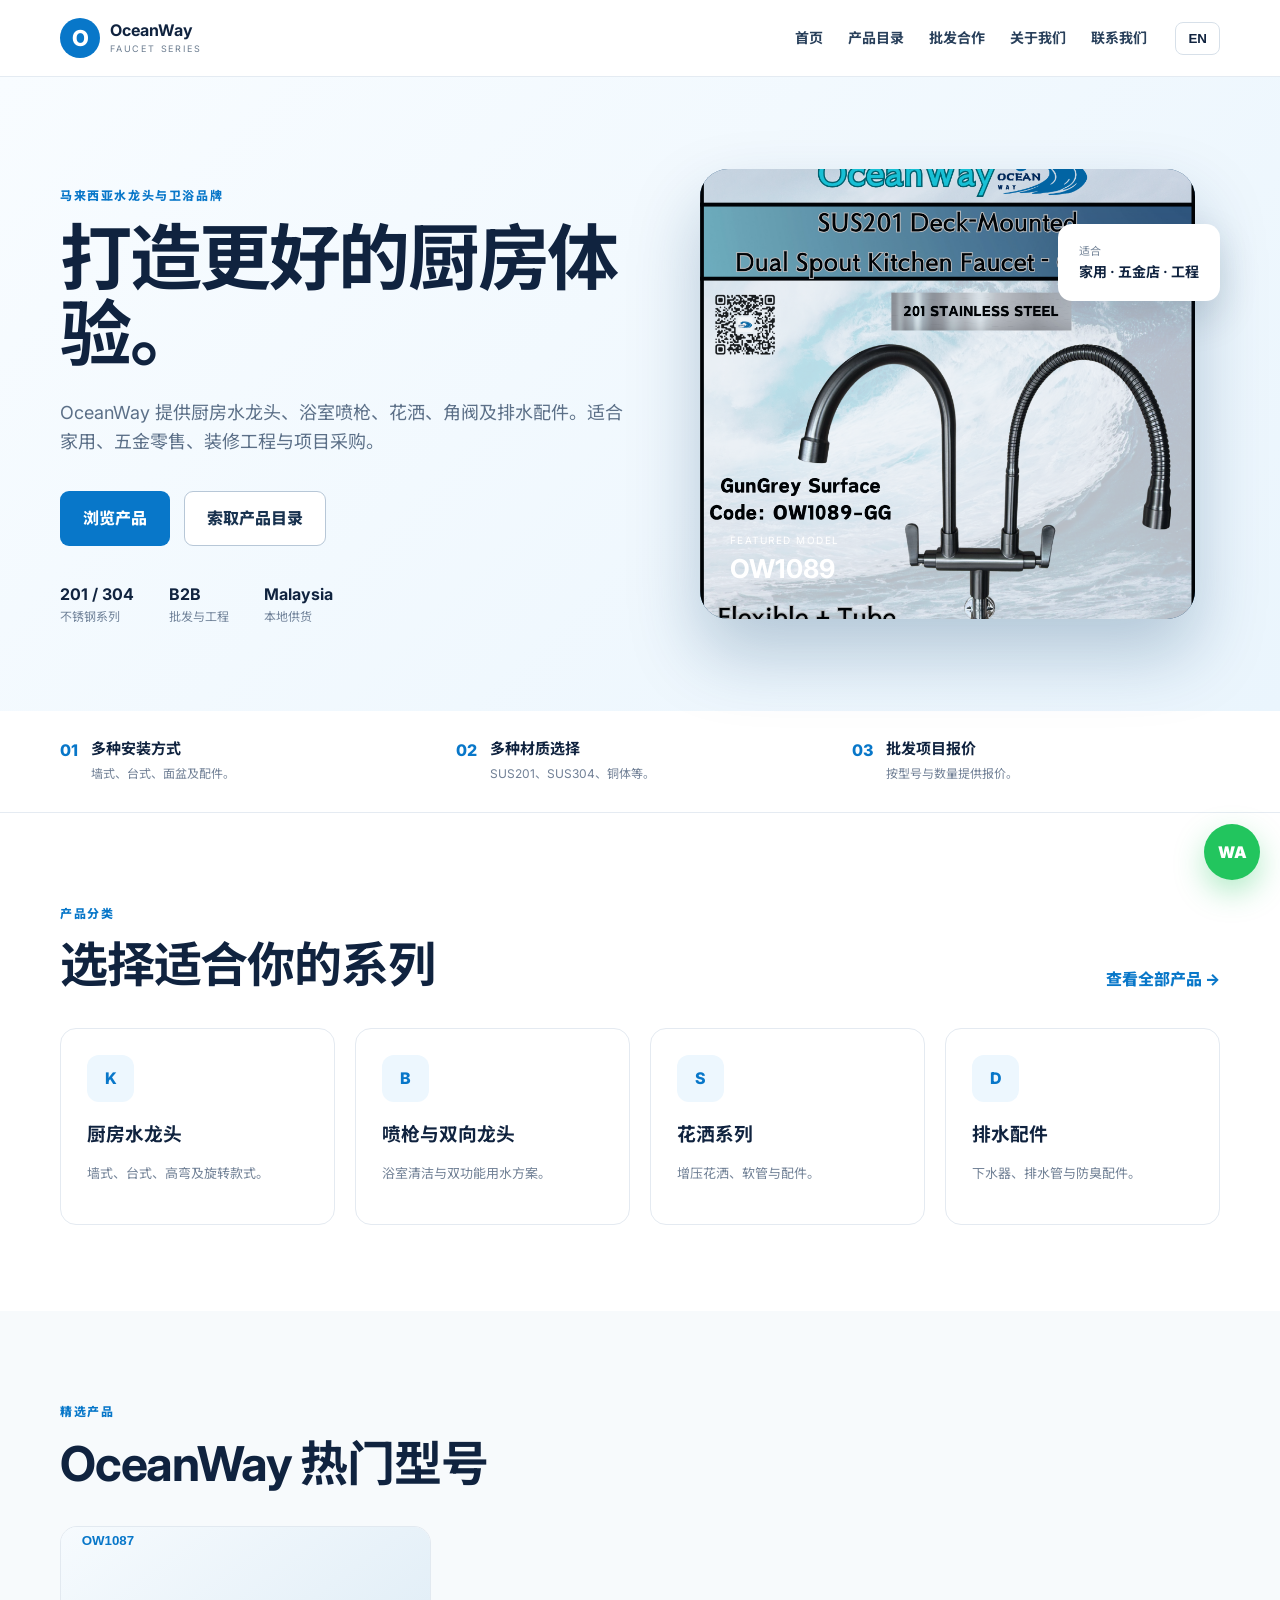
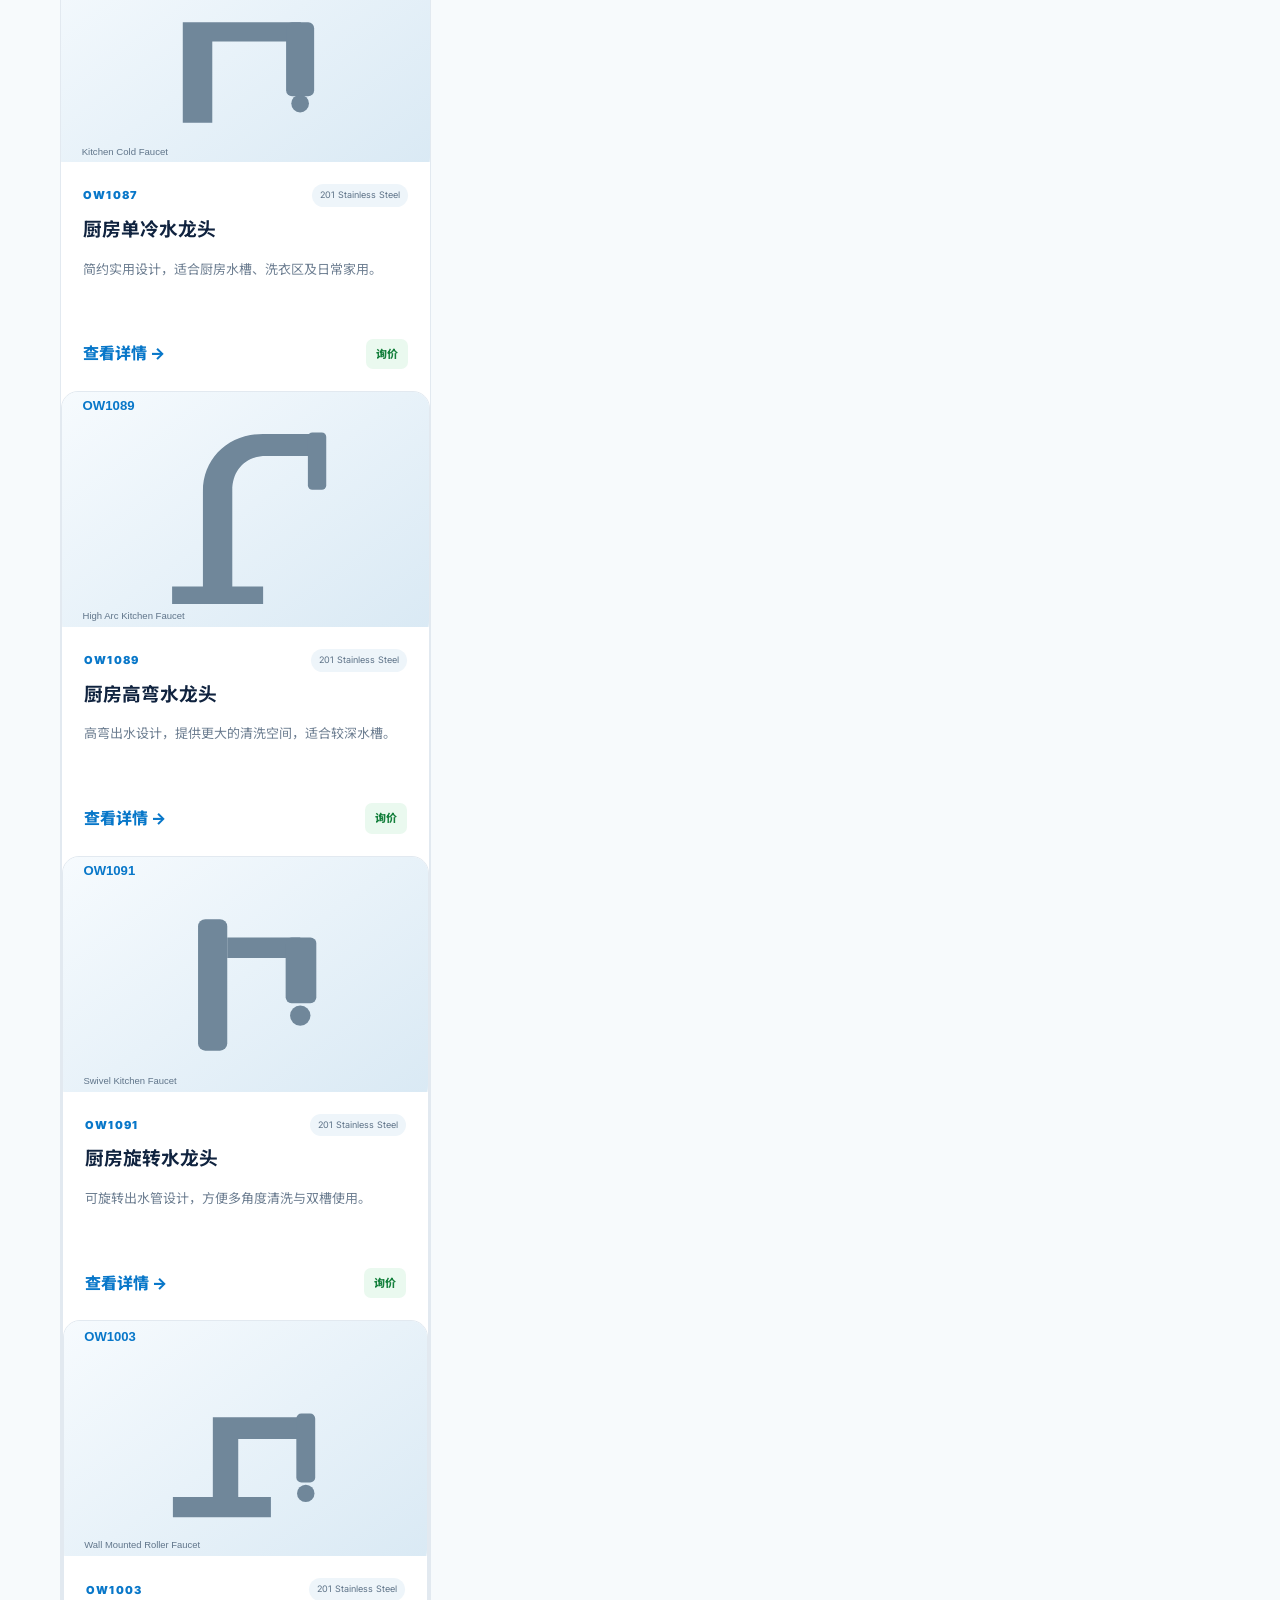
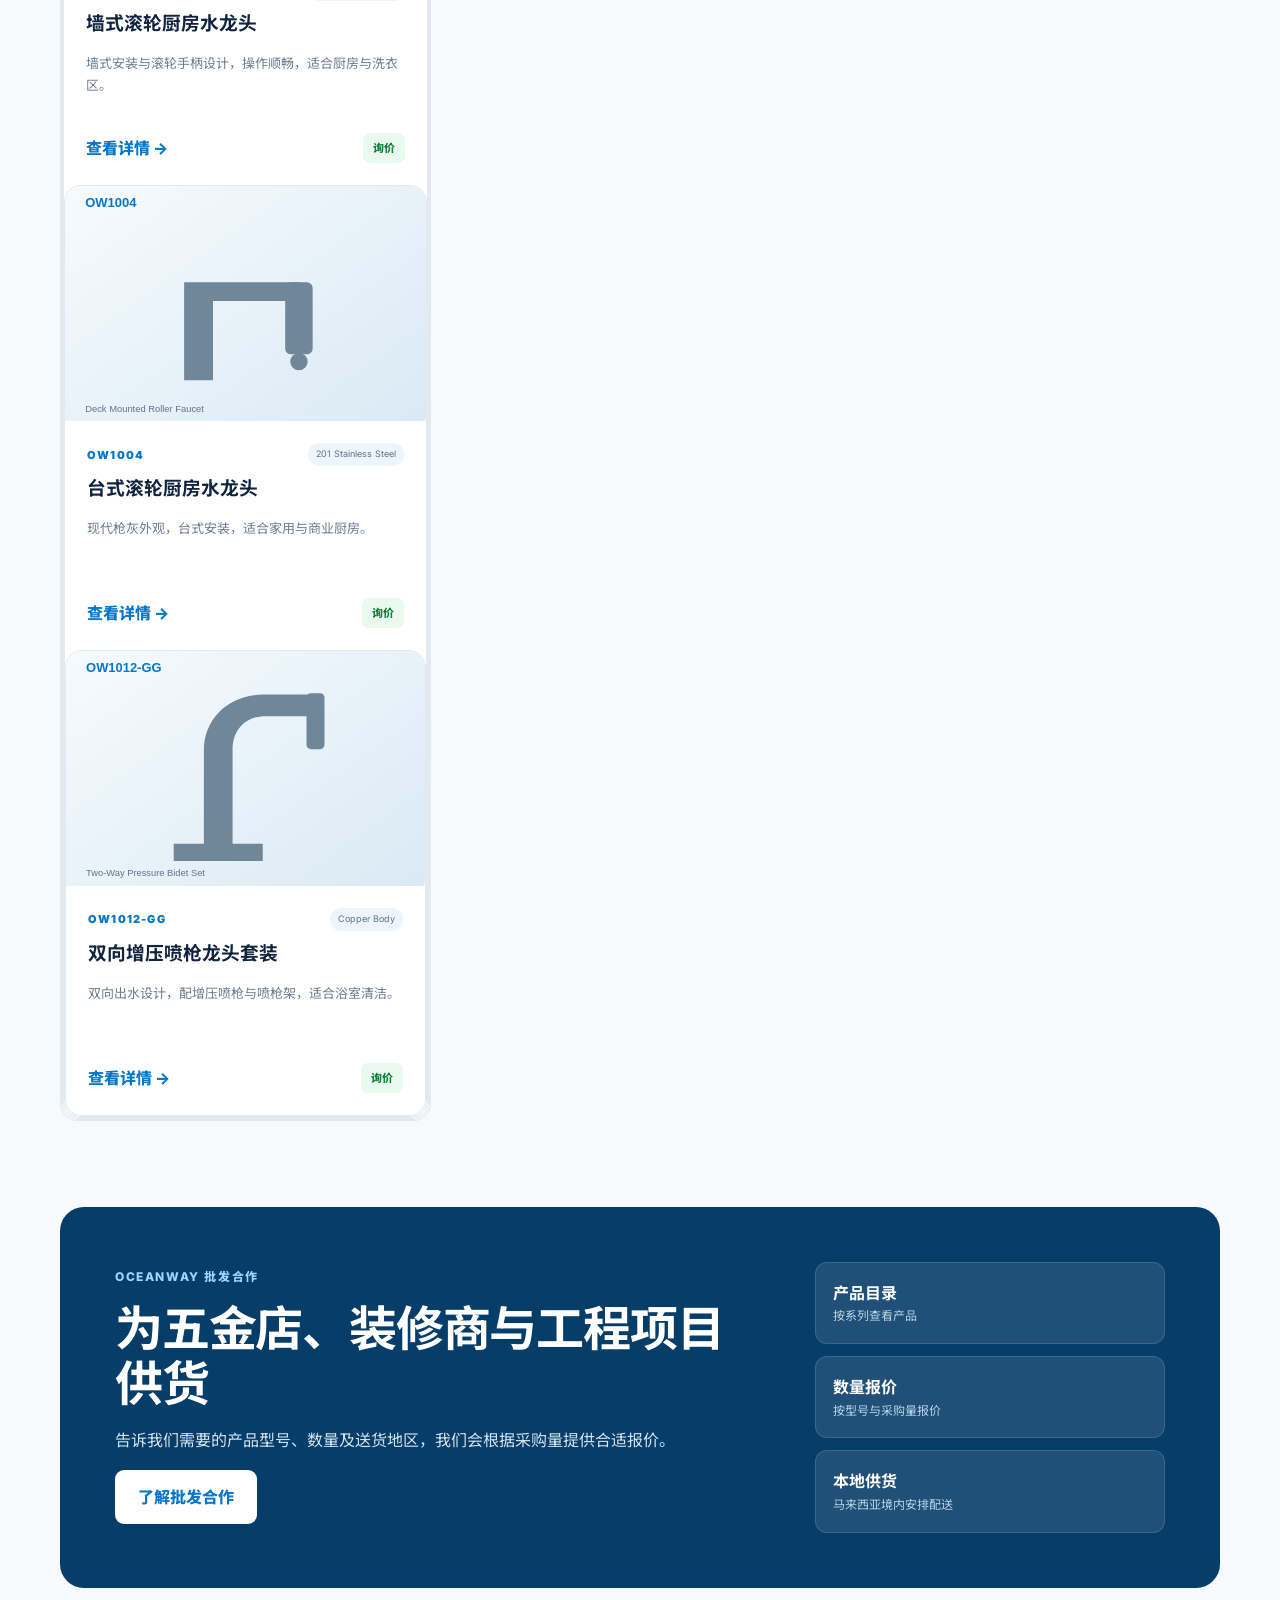
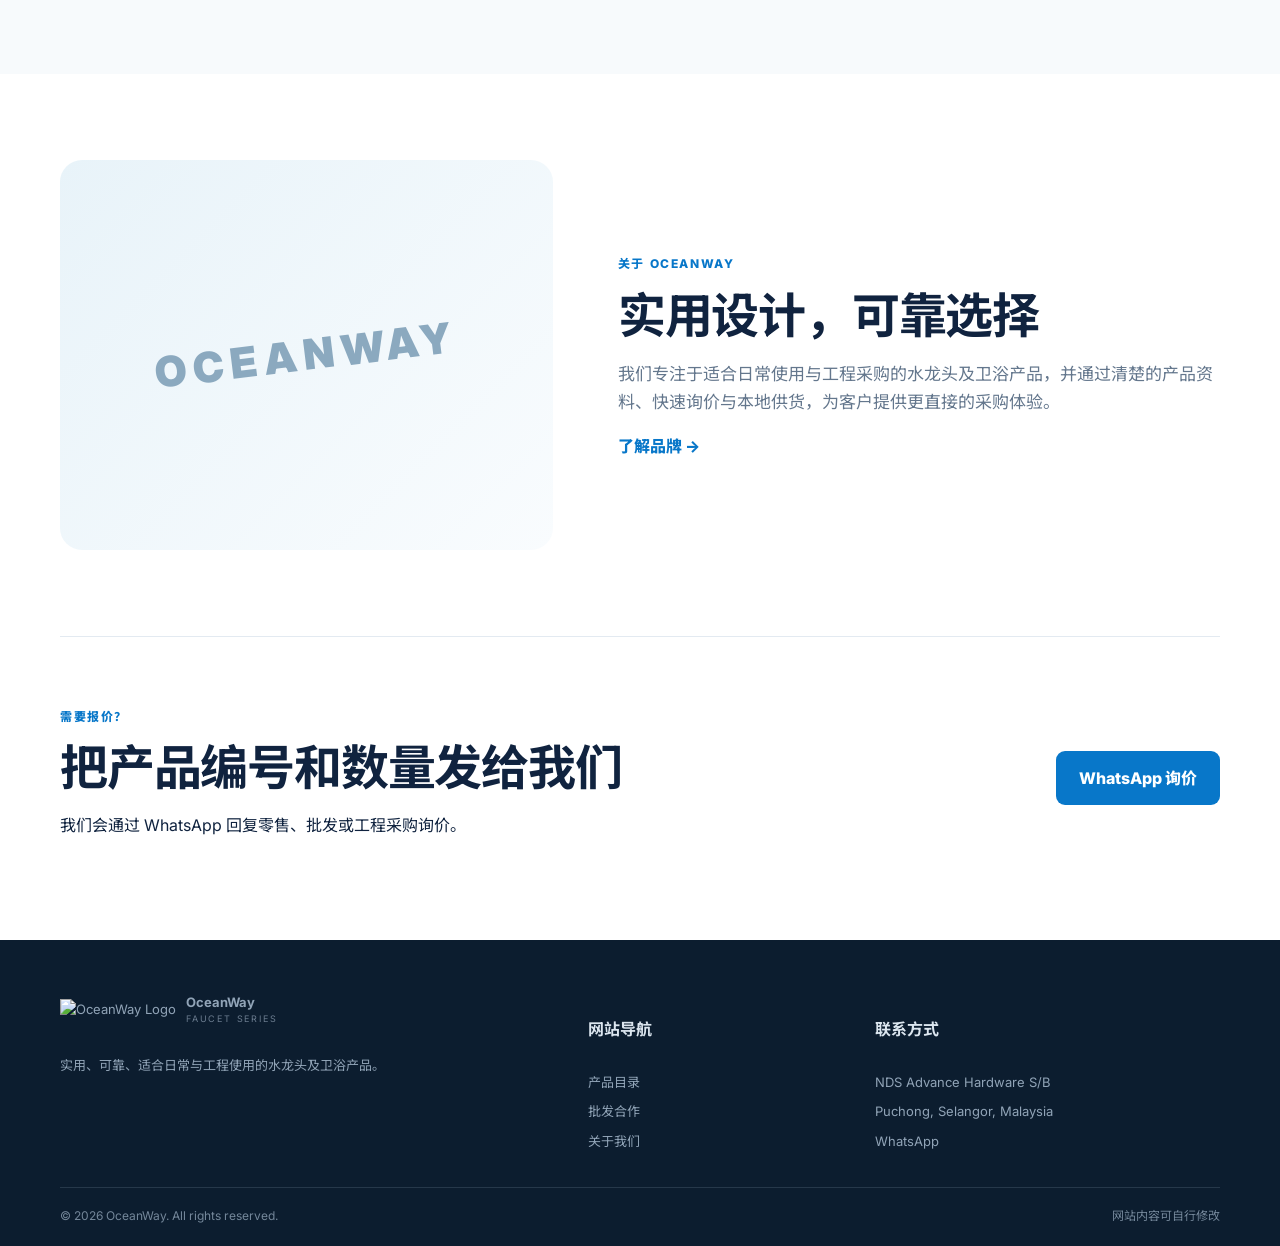
==== index.html @ fa9c105d "Update index.html" ====
<!DOCTYPE html><html lang="zh"><head><meta charset="UTF-8">
<meta name="viewport" content="width=device-width, initial-scale=1.0">
<meta name="theme-color" content="#0877c9">
<link rel="preconnect" href="https://fonts.googleapis.com">
<link rel="preconnect" href="https://fonts.gstatic.com" crossorigin>
<link href="https://fonts.googleapis.com/css2?family=Inter:wght@400;500;600;700;800&family=Noto+Sans+SC:wght@400;500;600;700;800&display=swap" rel="stylesheet">
<link rel="stylesheet" href="assets/styles.css">
<title>OceanWay Faucet | Malaysia Faucet & Sanitary Supplier</title>
<meta name="description" content="OceanWay supplies kitchen faucets, bidet sets, shower products, angle valves and drainage accessories in Malaysia. Retail and wholesale enquiries welcome.">
</head><body><header class="site-header">
<div class="container nav-wrap">
<a class="brand" href="index.html">
<span class="brand-icon">O</span>
<span><b>OceanWay</b><small>FAUCET SERIES</small></span>
</a>
<button class="mobile-menu" aria-label="Menu">☰</button>
<nav class="main-nav">
<a href="index.html" data-zh="首页" data-en="Home">首页</a>
<a href="products.html" data-zh="产品目录" data-en="Products">产品目录</a>
<a href="wholesale.html" data-zh="批发合作" data-en="Wholesale">批发合作</a>
<a href="about.html" data-zh="关于我们" data-en="About">关于我们</a>
<a href="contact.html" data-zh="联系我们" data-en="Contact">联系我们</a>
</nav>
<button class="lang-switch">EN</button>
</div>
</header>
<main>
<section class="hero">
<div class="container hero-grid">
<div class="hero-copy">
<span class="eyebrow" data-zh="马来西亚水龙头与卫浴品牌" data-en="Malaysia Faucet & Sanitary Brand">马来西亚水龙头与卫浴品牌</span>
<h1 data-zh="打造更好的厨房体验。"data-en="Create a Better Kitchen Experience.">打造更好的厨房体验。</h1>
<p data-zh="OceanWay 提供厨房水龙头、浴室喷枪、花洒、角阀及排水配件。适合家用、五金零售、装修工程与项目采购。" data-en="OceanWay supplies kitchen faucets, bidet sets, shower products, angle valves and drainage accessories for homes, retailers, contractors and projects.">OceanWay 提供厨房水龙头、浴室喷枪、花洒、角阀及排水配件。适合家用、五金零售、装修工程与项目采购。</p>
<div class="hero-buttons"><a class="btn primary" href="products.html" data-zh="浏览产品" data-en="Browse Products">浏览产品</a><a class="btn secondary wa-link" href="#" data-message="Hi OceanWay, I would like to request your product catalogue." data-zh="索取产品目录" data-en="Request Catalogue">索取产品目录</a></div>
<div class="hero-stats"><div><b>201 / 304</b><span data-zh="不锈钢系列" data-en="Stainless Series">不锈钢系列</span></div><div><b>B2B</b><span data-zh="批发与工程" data-en="Wholesale & Projects">批发与工程</span></div><div><b>Malaysia</b><span data-zh="本地供货" data-en="Local Supply">本地供货</span></div></div>
</div>
<div class="hero-showcase">
<div class="hero-product"><img src="assets/images/OW1089-GG.png" alt="OceanWay OW1089"><div><span>FEATURED MODEL</span><b>OW1089</b></div></div>
<div class="hero-note"><span data-zh="适合" data-en="Suitable for">适合</span><b data-zh="家用 · 五金店 · 工程" data-en="Home · Retail · Projects">家用 · 五金店 · 工程</b></div>
</div>
</div></section>

<section class="trust-strip"><div class="container trust-grid">
<div><span>01</span><b data-zh="多种安装方式" data-en="Multiple Installations">多种安装方式</b><p data-zh="墙式、台式、面盆及配件。" data-en="Wall, deck, basin and accessories.">墙式、台式、面盆及配件。</p></div>
<div><span>02</span><b data-zh="多种材质选择" data-en="Material Options">多种材质选择</b><p data-zh="SUS201、SUS304、铜体等。" data-en="SUS201, SUS304, copper body and more.">SUS201、SUS304、铜体等。</p></div>
<div><span>03</span><b data-zh="批发项目报价" data-en="Wholesale Quotations">批发项目报价</b><p data-zh="按型号与数量提供报价。" data-en="Quotations based on model and quantity.">按型号与数量提供报价。</p></div>
</div></section>

<section class="section">
<div class="container">
<div class="section-head"><div><span class="eyebrow" data-zh="产品分类" data-en="Product Categories">产品分类</span><h2 data-zh="选择适合你的系列" data-en="Explore our product range">选择适合你的系列</h2></div><a href="products.html" class="text-link" data-zh="查看全部产品 →" data-en="View All Products →">查看全部产品 →</a></div>
<div class="category-grid">
<a href="products.html?category=kitchen"><div class="category-icon">K</div><h3 data-zh="厨房水龙头" data-en="Kitchen Faucets">厨房水龙头</h3><p data-zh="墙式、台式、高弯及旋转款式。" data-en="Wall, deck, high-arc and swivel models.">墙式、台式、高弯及旋转款式。</p></a>
<a href="products.html?category=bidet"><div class="category-icon">B</div><h3 data-zh="喷枪与双向龙头" data-en="Bidet & Two-Way">喷枪与双向龙头</h3><p data-zh="浴室清洁与双功能用水方案。" data-en="Bathroom cleaning and dual-function water solutions.">浴室清洁与双功能用水方案。</p></a>
<a href="products.html?category=shower"><div class="category-icon">S</div><h3 data-zh="花洒系列" data-en="Shower Series">花洒系列</h3><p data-zh="增压花洒、软管与配件。" data-en="Pressure shower heads, hoses and accessories.">增压花洒、软管与配件。</p></a>
<a href="products.html?category=drain"><div class="category-icon">D</div><h3 data-zh="排水配件" data-en="Drainage">排水配件</h3><p data-zh="下水器、排水管与防臭配件。" data-en="Pop-up wastes, traps and drainage accessories.">下水器、排水管与防臭配件。</p></a>
</div></div></section>

<section class="section soft"><div class="container">
<div class="section-head"><div><span class="eyebrow" data-zh="精选产品" data-en="Featured Products">精选产品</span><h2 data-zh="OceanWay 热门型号" data-en="Popular OceanWay models">OceanWay 热门型号</h2></div></div>
<div class="product-grid"><article class="product-card" data-category="kitchen" data-code="ow1087">
<a href="product.html?code=OW1087" class="product-image"><img src="assets/images/OW1087.svg" alt="Kitchen Cold Faucet"></a>
<div class="product-body">
<div class="product-top"><span class="product-code">OW1087</span><span class="pill">201 Stainless Steel</span></div>
<h3 data-zh="厨房单冷水龙头" data-en="Kitchen Cold Faucet">厨房单冷水龙头</h3>
<p data-zh="简约实用设计，适合厨房水槽、洗衣区及日常家用。" data-en="A practical everyday faucet for kitchen sinks, laundry areas and residential use.">简约实用设计，适合厨房水槽、洗衣区及日常家用。</p>
<div class="product-actions">
<a class="text-link" href="product.html?code=OW1087" data-zh="查看详情 →" data-en="View Details →">查看详情 →</a>
<a class="mini-wa wa-link" href="#" data-message="Hi OceanWay, I would like to enquire about OW1087." data-zh="询价" data-en="Enquire">询价</a>
</div></div>

<article class="product-card" data-category="kitchen" data-code="ow1089">
<a href="product.html?code=OW1089" class="product-image"><img src="assets/images/OW1089.svg" alt="High Arc Kitchen Faucet"></a>
<div class="product-body">
<div class="product-top"><span class="product-code">OW1089</span><span class="pill">201 Stainless Steel</span></div>
<h3 data-zh="厨房高弯水龙头" data-en="High Arc Kitchen Faucet">厨房高弯水龙头</h3>
<p data-zh="高弯出水设计，提供更大的清洗空间，适合较深水槽。" data-en="High-arc outlet provides more washing space and suits deeper kitchen sinks.">高弯出水设计，提供更大的清洗空间，适合较深水槽。</p>
<div class="product-actions">
<a class="text-link" href="product.html?code=OW1089" data-zh="查看详情 →" data-en="View Details →">查看详情 →</a>
<a class="mini-wa wa-link" href="#" data-message="Hi OceanWay, I would like to enquire about OW1089." data-zh="询价" data-en="Enquire">询价</a>
</div></div>

<article class="product-card" data-category="kitchen" data-code="ow1091">
<a href="product.html?code=OW1091" class="product-image"><img src="assets/images/OW1091.svg" alt="Swivel Kitchen Faucet"></a>
<div class="product-body">
<div class="product-top"><span class="product-code">OW1091</span><span class="pill">201 Stainless Steel</span></div>
<h3 data-zh="厨房旋转水龙头" data-en="Swivel Kitchen Faucet">厨房旋转水龙头</h3>
<p data-zh="可旋转出水管设计，方便多角度清洗与双槽使用。" data-en="Swivel spout supports multi-angle washing and double-bowl sink use.">可旋转出水管设计，方便多角度清洗与双槽使用。</p>
<div class="product-actions">
<a class="text-link" href="product.html?code=OW1091" data-zh="查看详情 →" data-en="View Details →">查看详情 →</a>
<a class="mini-wa wa-link" href="#" data-message="Hi OceanWay, I would like to enquire about OW1091." data-zh="询价" data-en="Enquire">询价</a>
</div></div>

<article class="product-card" data-category="kitchen" data-code="ow1003">
<a href="product.html?code=OW1003" class="product-image"><img src="assets/images/OW1003.svg" alt="Wall Mounted Roller Faucet"></a>
<div class="product-body">
<div class="product-top"><span class="product-code">OW1003</span><span class="pill">201 Stainless Steel</span></div>
<h3 data-zh="墙式滚轮厨房水龙头" data-en="Wall Mounted Roller Faucet">墙式滚轮厨房水龙头</h3>
<p data-zh="墙式安装与滚轮手柄设计，操作顺畅，适合厨房与洗衣区。" data-en="Wall-mounted design with a smooth roller handle for kitchens and laundry areas.">墙式安装与滚轮手柄设计，操作顺畅，适合厨房与洗衣区。</p>
<div class="product-actions">
<a class="text-link" href="product.html?code=OW1003" data-zh="查看详情 →" data-en="View Details →">查看详情 →</a>
<a class="mini-wa wa-link" href="#" data-message="Hi OceanWay, I would like to enquire about OW1003." data-zh="询价" data-en="Enquire">询价</a>
</div></div>

<article class="product-card" data-category="kitchen" data-code="ow1004">
<a href="product.html?code=OW1004" class="product-image"><img src="assets/images/OW1004.svg" alt="Deck Mounted Roller Faucet"></a>
<div class="product-body">
<div class="product-top"><span class="product-code">OW1004</span><span class="pill">201 Stainless Steel</span></div>
<h3 data-zh="台式滚轮厨房水龙头" data-en="Deck Mounted Roller Faucet">台式滚轮厨房水龙头</h3>
<p data-zh="现代枪灰外观，台式安装，适合家用与商业厨房。" data-en="Modern gun-grey finish with deck mounting for residential and commercial kitchens.">现代枪灰外观，台式安装，适合家用与商业厨房。</p>
<div class="product-actions">
<a class="text-link" href="product.html?code=OW1004" data-zh="查看详情 →" data-en="View Details →">查看详情 →</a>
<a class="mini-wa wa-link" href="#" data-message="Hi OceanWay, I would like to enquire about OW1004." data-zh="询价" data-en="Enquire">询价</a>
</div></div>

<article class="product-card" data-category="bidet" data-code="ow1012-gg">
<a href="product.html?code=OW1012-GG" class="product-image"><img src="assets/images/OW1012-GG.svg" alt="Two-Way Pressure Bidet Set"></a>
<div class="product-body">
<div class="product-top"><span class="product-code">OW1012-GG</span><span class="pill">Copper Body</span></div>
<h3 data-zh="双向增压喷枪龙头套装" data-en="Two-Way Pressure Bidet Set">双向增压喷枪龙头套装</h3>
<p data-zh="双向出水设计，配增压喷枪与喷枪架，适合浴室清洁。" data-en="Two-way outlet with pressure bidet head and holder for everyday bathroom cleaning.">双向出水设计，配增压喷枪与喷枪架，适合浴室清洁。</p>
<div class="product-actions">
<a class="text-link" href="product.html?code=OW1012-GG" data-zh="查看详情 →" data-en="View Details →">查看详情 →</a>
<a class="mini-wa wa-link" href="#" data-message="Hi OceanWay, I would like to enquire about OW1012-GG." data-zh="询价" data-en="Enquire">询价</a>
</div></div></article></div>
</div></section>

<section class="section b2b-section"><div class="container b2b-box">
<div><span class="eyebrow light" data-zh="OceanWay 批发合作" data-en="OceanWay Wholesale">OceanWay 批发合作</span><h2 data-zh="为五金店、装修商与工程项目供货" data-en="Supply for retailers, contractors and projects">为五金店、装修商与工程项目供货</h2><p data-zh="告诉我们需要的产品型号、数量及送货地区，我们会根据采购量提供合适报价。" data-en="Share the model, quantity and delivery area, and we will prepare a suitable quotation based on your purchase volume.">告诉我们需要的产品型号、数量及送货地区，我们会根据采购量提供合适报价。</p><a class="btn white" href="wholesale.html" data-zh="了解批发合作" data-en="Explore Wholesale">了解批发合作</a></div>
<div class="b2b-points"><div><b data-zh="产品目录" data-en="Product Catalogue">产品目录</b><span data-zh="按系列查看产品" data-en="Browse by category">按系列查看产品</span></div><div><b data-zh="数量报价" data-en="Volume Pricing">数量报价</b><span data-zh="按型号与采购量报价" data-en="Based on model and quantity">按型号与采购量报价</span></div><div><b data-zh="本地供货" data-en="Local Supply">本地供货</b><span data-zh="马来西亚境内安排配送" data-en="Malaysia delivery arrangement">马来西亚境内安排配送</span></div></div>
</div></section>

<section class="section"><div class="container about-preview">
<div class="about-visual"><span>OCEANWAY</span></div>
<div><span class="eyebrow" data-zh="关于 OceanWay" data-en="About OceanWay">关于 OceanWay</span><h2 data-zh="实用设计，可靠选择" data-en="Practical design. Reliable choice.">实用设计，可靠选择</h2><p data-zh="我们专注于适合日常使用与工程采购的水龙头及卫浴产品，并通过清楚的产品资料、快速询价与本地供货，为客户提供更直接的采购体验。" data-en="We focus on faucet and sanitary products for everyday use and project sourcing, supported by clear product information, fast quotations and local supply.">我们专注于适合日常使用与工程采购的水龙头及卫浴产品，并通过清楚的产品资料、快速询价与本地供货，为客户提供更直接的采购体验。</p><a class="text-link" href="about.html" data-zh="了解品牌 →" data-en="Learn More →">了解品牌 →</a></div>
</div></section>

<section class="section cta-section"><div class="container cta-box"><div><span class="eyebrow" data-zh="需要报价？" data-en="Need a quotation?">需要报价？</span><h2 data-zh="把产品编号和数量发给我们" data-en="Send us the model and quantity">把产品编号和数量发给我们</h2><p data-zh="我们会通过 WhatsApp 回复零售、批发或工程采购询价。" data-en="We respond to retail, wholesale and project enquiries through WhatsApp.">我们会通过 WhatsApp 回复零售、批发或工程采购询价。</p></div><a class="btn primary wa-link" href="#" data-message="Hi OceanWay, I would like to request a quotation." data-zh="WhatsApp 询价" data-en="Enquire on WhatsApp">WhatsApp 询价</a></div></section>
</main><footer class="site-footer">
<div class="container footer-grid">
<div>
<a class="brand footer-brand" href="index.html"><img src="assets/images/oceanway-logo.png" alt="OceanWay Logo" class="brand-logo"><span><b>OceanWay</b><small>FAUCET SERIES</small></span></a>
<p data-zh="实用、可靠、适合日常与工程使用的水龙头及卫浴产品。" data-en="Practical and reliable faucet and sanitary products for daily and project use.">实用、可靠、适合日常与工程使用的水龙头及卫浴产品。</p>
</div>
<div><h4 data-zh="网站导航" data-en="Navigation">网站导航</h4>
<a href="products.html" data-zh="产品目录" data-en="Products">产品目录</a>
<a href="wholesale.html" data-zh="批发合作" data-en="Wholesale">批发合作</a>
<a href="about.html" data-zh="关于我们" data-en="About">关于我们</a>
</div>
<div><h4 data-zh="联系方式" data-en="Contact">联系方式</h4>
<span>NDS Advance Hardware S/B</span>
<span>Puchong, Selangor, Malaysia</span>
<a href="#" class="wa-link" data-message="Hi OceanWay, I would like to know more about your products.">WhatsApp</a>
</div>
</div>
<div class="container footer-bottom"><span>© 2026 OceanWay. All rights reserved.</span><span data-zh="网站内容可自行修改" data-en="Website content is editable">网站内容可自行修改</span></div>
</footer>
<a class="floating-wa wa-link" href="#" data-message="Hi OceanWay, I would like to enquire about your products.">WA</a>
<script src="assets/script.js"></script></body></html>
---- assets/styles.css ----
*{box-sizing:border-box}html{scroll-behavior:smooth}body{margin:0;font-family:Inter,"Noto Sans SC",Arial,sans-serif;color:#10233f;background:#fff;line-height:1.65}.container{width:min(1160px,calc(100% - 40px));margin:auto}.site-header{position:sticky;top:0;z-index:50;background:rgba(255,255,255,.94);backdrop-filter:blur(14px);border-bottom:1px solid #e4ebf2}.nav-wrap{height:76px;display:flex;align-items:center;gap:28px}.brand{display:flex;align-items:center;gap:10px;text-decoration:none;color:#10233f;margin-right:auto}.brand-icon{width:40px;height:40px;border-radius:50%;display:grid;place-items:center;background:#0877c9;color:#fff;font-size:22px;font-weight:800}.brand b,.brand small{display:block;line-height:1.1}.brand small{font-size:9px;letter-spacing:1.8px;color:#6c7d90;margin-top:5px}.main-nav{display:flex;gap:25px}.main-nav a{font-size:14px;color:#29405b;text-decoration:none;font-weight:700}.main-nav a:hover{color:#0877c9}.lang-switch,.mobile-menu{border:1px solid #d7e0e9;background:#fff;border-radius:8px;padding:8px 12px;font-weight:800;color:#10233f}.mobile-menu{display:none;font-size:20px}.hero{padding:92px 0 72px;background:linear-gradient(135deg,#f8fcff,#eaf5fd)}.hero-grid{display:grid;grid-template-columns:1.05fr .95fr;gap:65px;align-items:center}.eyebrow{display:inline-block;font-size:12px;font-weight:800;letter-spacing:1.6px;text-transform:uppercase;color:#0877c9;margin-bottom:14px}.eyebrow.light{color:#9ad8ff}.hero h1,.page-hero h1{font-size:clamp(44px,6vw,72px);line-height:1.06;letter-spacing:-2.4px;margin:0 0 25px}.hero p,.page-hero p{font-size:18px;color:#5c7088;max-width:730px}.hero-buttons{display:flex;gap:14px;margin:34px 0}.btn{display:inline-flex;align-items:center;justify-content:center;border-radius:9px;padding:13px 22px;text-decoration:none;font-weight:800;border:1px solid transparent;cursor:pointer}.btn.primary{background:#0877c9;color:#fff}.btn.secondary{border-color:#b7c7d7;color:#18324f;background:#fff}.btn.white{background:#fff;color:#0877c9}.hero-stats{display:flex;gap:35px;margin-top:35px}.hero-stats div{display:flex;flex-direction:column}.hero-stats b{font-size:16px}.hero-stats span{font-size:12px;color:#71839a}.hero-showcase{position:relative;min-height:470px}.hero-product{position:absolute;inset:0 25px 20px 0;background:#0a406f;border-radius:28px;overflow:hidden;box-shadow:0 35px 70px rgba(7,61,105,.25)}.hero-product img{width:100%;height:100%;object-fit:cover;opacity:.95}.hero-product div{position:absolute;bottom:28px;left:30px;color:#fff}.hero-product span,.hero-product b{display:block}.hero-product span{font-size:10px;letter-spacing:1.5px}.hero-product b{font-size:26px}.hero-note{position:absolute;right:0;top:55px;background:#fff;border-radius:14px;padding:18px 21px;box-shadow:0 16px 38px rgba(15,42,70,.16)}.hero-note span,.hero-note b{display:block}.hero-note span{font-size:11px;color:#738397}.hero-note b{font-size:14px}.trust-strip{padding:26px 0;border-bottom:1px solid #e5ebf2}.trust-grid{display:grid;grid-template-columns:repeat(3,1fr);gap:28px}.trust-grid>div{display:grid;grid-template-columns:auto 1fr;column-gap:13px}.trust-grid>div>span{grid-row:1/3;color:#0877c9;font-weight:800}.trust-grid b{font-size:15px}.trust-grid p{font-size:12px;color:#718096;margin:2px 0}.section{padding:86px 0}.soft{background:#f7fafc}.section-head{display:flex;align-items:end;justify-content:space-between;gap:30px;margin-bottom:35px}.section h2,.b2b-box h2,.about-preview h2,.cta-box h2{font-size:clamp(32px,4vw,48px);line-height:1.15;letter-spacing:-1.2px;margin:0}.text-link{color:#0877c9;text-decoration:none;font-weight:800}.category-grid{display:grid;grid-template-columns:repeat(4,1fr);gap:20px}.category-grid a{padding:26px;border:1px solid #e4eaf1;border-radius:16px;text-decoration:none;color:#10233f;background:#fff;transition:.2s}.category-grid a:hover{transform:translateY(-5px);box-shadow:0 18px 40px rgba(22,55,90,.1)}.category-icon{width:47px;height:47px;display:grid;place-items:center;border-radius:12px;background:#edf7fe;color:#0877c9;font-weight:800}.category-grid h3{margin:18px 0 8px}.category-grid p{font-size:13px;color:#718196}.product-grid{display:grid;grid-template-columns:repeat(3,1fr);gap:24px}.product-card{background:#fff;border:1px solid #e2e9f0;border-radius:17px;overflow:hidden;transition:.22s}.product-card:hover{transform:translateY(-5px);box-shadow:0 18px 45px rgba(26,60,95,.1)}.product-image{display:block;height:235px;background:#eef4f8}.product-image img{width:100%;height:100%;object-fit:cover}.product-body{padding:22px}.product-top{display:flex;justify-content:space-between;gap:12px;align-items:center}.product-code{color:#0877c9;font-size:11px;font-weight:900;letter-spacing:1.2px}.pill{font-size:9px;padding:4px 8px;border-radius:20px;background:#eef5fa;color:#5e7388}.product-body h3{margin:8px 0}.product-body p{font-size:13px;color:#6d7e91;min-height:64px}.product-actions{display:flex;align-items:center;justify-content:space-between;gap:10px;margin-top:16px}.mini-wa{padding:6px 10px;background:#eaf9ef;color:#15803d;text-decoration:none;border-radius:7px;font-size:11px;font-weight:800}.b2b-section{background:#f7fafc;padding-top:0}.b2b-box{display:grid;grid-template-columns:1.3fr .7fr;gap:50px;background:#073d69;color:#fff;padding:55px;border-radius:24px}.b2b-box p{color:#d1e3ef}.b2b-points{display:grid;gap:12px}.b2b-points div{padding:17px;border-radius:12px;background:rgba(255,255,255,.1);border:1px solid rgba(255,255,255,.13)}.b2b-points b,.b2b-points span{display:block}.b2b-points span{font-size:12px;color:#b9d3e5}.about-preview,.about-story{display:grid;grid-template-columns:.9fr 1.1fr;gap:65px;align-items:center}.about-visual{height:390px;border-radius:22px;background:linear-gradient(135deg,#e8f3f9,#f9fcfe);display:grid;place-items:center}.about-visual span{font-size:42px;font-weight:900;letter-spacing:7px;color:#8ba9bf;transform:rotate(-7deg)}.about-preview p,.about-story p{color:#64778d;font-size:17px}.cta-section{padding-top:0}.cta-box{display:flex;align-items:center;justify-content:space-between;gap:30px;border-top:1px solid #e3eaf1;padding-top:65px}.page-hero{padding:75px 0;background:#f6fbff}.page-hero.dark{background:#073d69;color:#fff}.page-hero.dark p{color:#d0e2ee}.catalog-toolbar{display:flex;justify-content:space-between;gap:25px;align-items:center;margin-bottom:30px}.filter-buttons{display:flex;flex-wrap:wrap;gap:8px}.filter-btn{border:1px solid #dce5ee;background:#fff;border-radius:999px;padding:8px 13px;font-weight:700;color:#425a73;cursor:pointer}.filter-btn.active{background:#0877c9;color:#fff;border-color:#0877c9}#productSearch{width:240px;padding:10px 13px;border:1px solid #d6e0ea;border-radius:9px}.empty-state{text-align:center;padding:50px;color:#718096}.process-grid,.value-grid{display:grid;grid-template-columns:repeat(4,1fr);gap:20px}.process-grid>div,.value-grid>div{padding:25px;border:1px solid #e3eaf1;border-radius:15px}.process-grid span,.value-grid span{color:#0877c9;font-weight:900}.process-grid p,.value-grid p{font-size:13px;color:#708096}.two-col{display:grid;grid-template-columns:1fr 1fr;gap:60px;align-items:start}.check-list{display:grid;gap:12px;margin-top:25px}.check-list div{padding:13px 15px;border:1px solid #dde7ef;border-radius:10px;background:#fff}.quote-panel{background:#fff;padding:32px;border-radius:17px;border:1px solid #e2e9f0}.quote-panel ul{padding-left:20px;color:#66798d}.faq{max-width:850px}.faq details{border-bottom:1px solid #dce5ed;padding:17px 0}.faq summary{font-weight:800;cursor:pointer}.faq p{color:#687b90}.company-card{display:flex;justify-content:space-between;align-items:center;gap:25px;padding:35px;border:1px solid #e1e9f0;border-radius:17px}.contact-grid{display:grid;grid-template-columns:.8fr 1.2fr;gap:55px}.contact-info{display:grid;gap:16px}.contact-info div{padding:20px;border:1px solid #e3eaf1;border-radius:13px}.contact-info span,.contact-info b{display:block}.contact-info span{font-size:11px;color:#7a899a;text-transform:uppercase}.contact-form{display:grid;grid-template-columns:1fr 1fr;gap:18px}.contact-form label{display:flex;flex-direction:column;gap:7px;font-size:12px;font-weight:700}.contact-form label:nth-last-of-type(1){grid-column:1/3}.contact-form input,.contact-form select,.contact-form textarea{width:100%;padding:12px;border:1px solid #d6e0e9;border-radius:8px;font:inherit}.contact-form button{grid-column:1/3}.product-detail{display:grid;grid-template-columns:1fr 1fr;gap:55px;align-items:start}.detail-image img{width:100%;border-radius:20px;border:1px solid #e1e9f0}.detail-info h1{font-size:46px;line-height:1.1;margin:10px 0}.spec-table{margin:25px 0;border-top:1px solid #e1e8ef}.spec-row{display:grid;grid-template-columns:150px 1fr;padding:12px 0;border-bottom:1px solid #e1e8ef}.spec-row span{color:#718196;font-size:13px}.site-footer{background:#0c1d2f;color:#dce6ef;padding:55px 0 20px}.footer-grid{display:grid;grid-template-columns:1.4fr .7fr 1fr;gap:45px}.footer-grid>div{display:flex;flex-direction:column;gap:8px}.footer-grid p,.footer-grid a,.footer-grid span{color:#91a4b7;text-decoration:none;font-size:13px}.footer-brand{color:#fff;margin-bottom:10px}.footer-bottom{border-top:1px solid #26384a;margin-top:35px;padding-top:18px;display:flex;justify-content:space-between;color:#74879a;font-size:12px}.floating-wa{position:fixed;right:20px;bottom:20px;width:56px;height:56px;border-radius:50%;display:grid;place-items:center;background:#22c55e;color:#fff;text-decoration:none;font-weight:900;box-shadow:0 12px 30px rgba(34,197,94,.35);z-index:25}@media(max-width:920px){.main-nav{display:none;position:absolute;top:76px;left:0;right:0;background:#fff;padding:22px;flex-direction:column;border-bottom:1px solid #e3eaf1}.main-nav.open{display:flex}.mobile-menu{display:block}.hero-grid,.b2b-box,.about-preview,.about-story,.two-col,.contact-grid,.product-detail{grid-template-columns:1fr}.category-grid,.process-grid,.value-grid{grid-template-columns:1fr 1fr}.product-grid{grid-template-columns:1fr 1fr}.hero-showcase{min-height:390px}.catalog-toolbar{align-items:flex-start;flex-direction:column}#productSearch{width:100%}}@media(max-width:620px){.container{width:min(100% - 26px,1160px)}.hero{padding:62px 0 45px}.hero h1,.page-hero h1{font-size:42px}.hero-buttons,.hero-stats,.cta-box,.company-card,.footer-bottom{flex-direction:column;align-items:flex-start}.btn{width:100%}.category-grid,.process-grid,.value-grid,.product-grid,.footer-grid{grid-template-columns:1fr}.section{padding:62px 0}.section-head{align-items:flex-start;flex-direction:column}.b2b-box{padding:32px 23px}.hero-showcase{min-height:320px}.about-visual{height:270px}.about-visual span{font-size:25px}.contact-form{grid-template-columns:1fr}.contact-form label:nth-last-of-type(1),.contact-form button{grid-column:1}.spec-row{grid-template-columns:110px 1fr}.nav-wrap{gap:10px}}
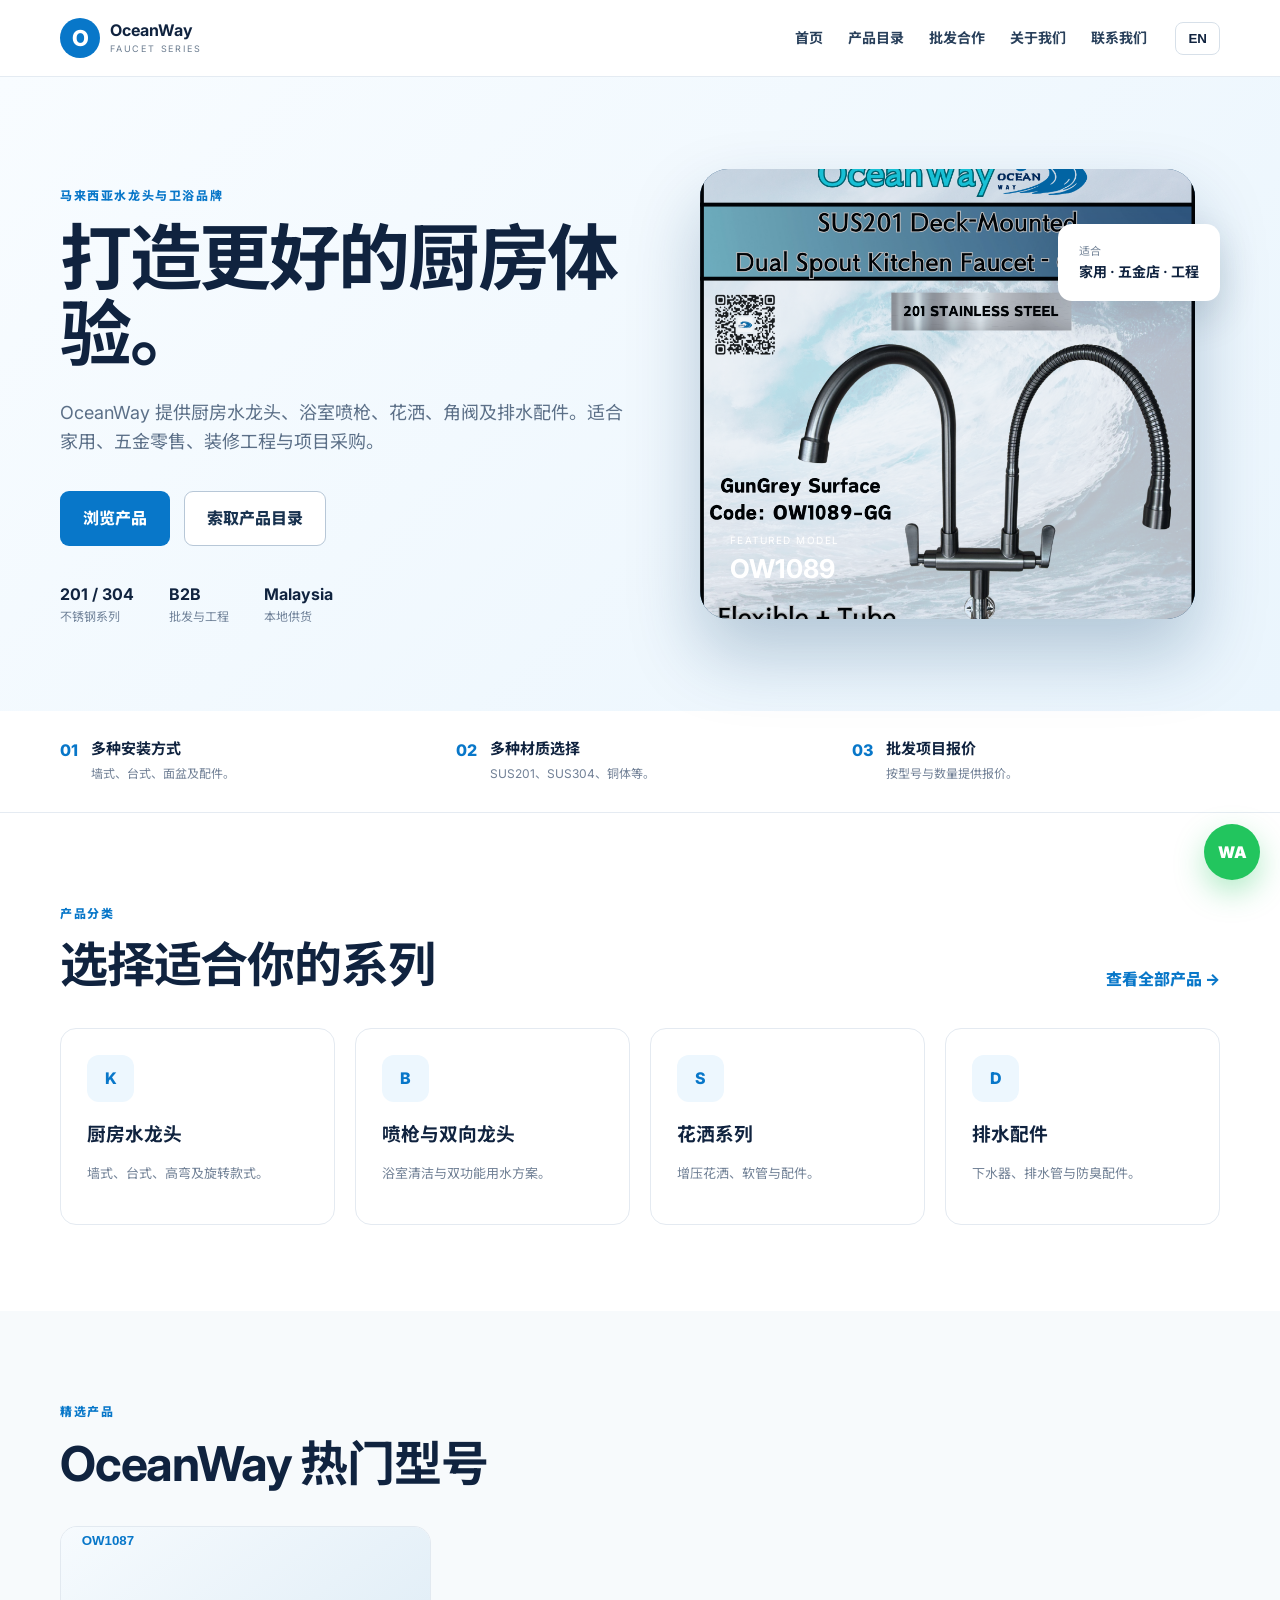
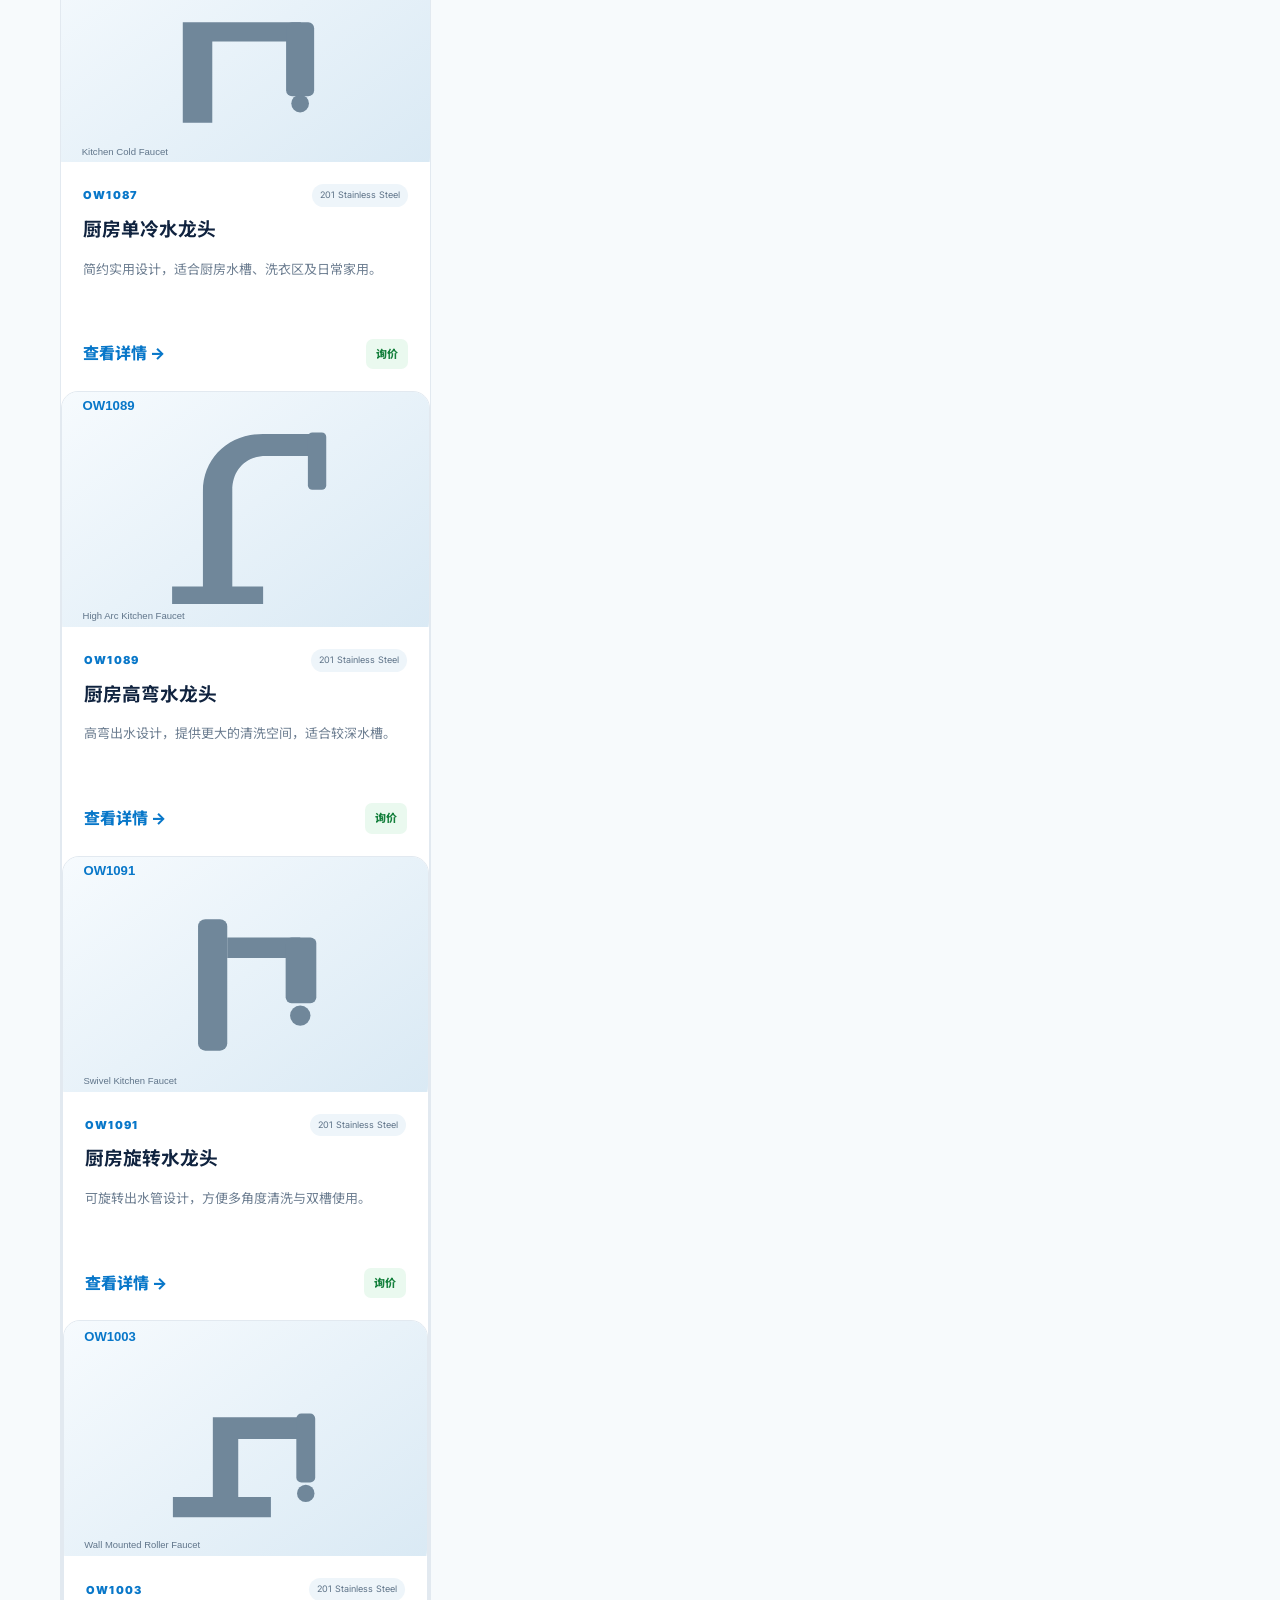
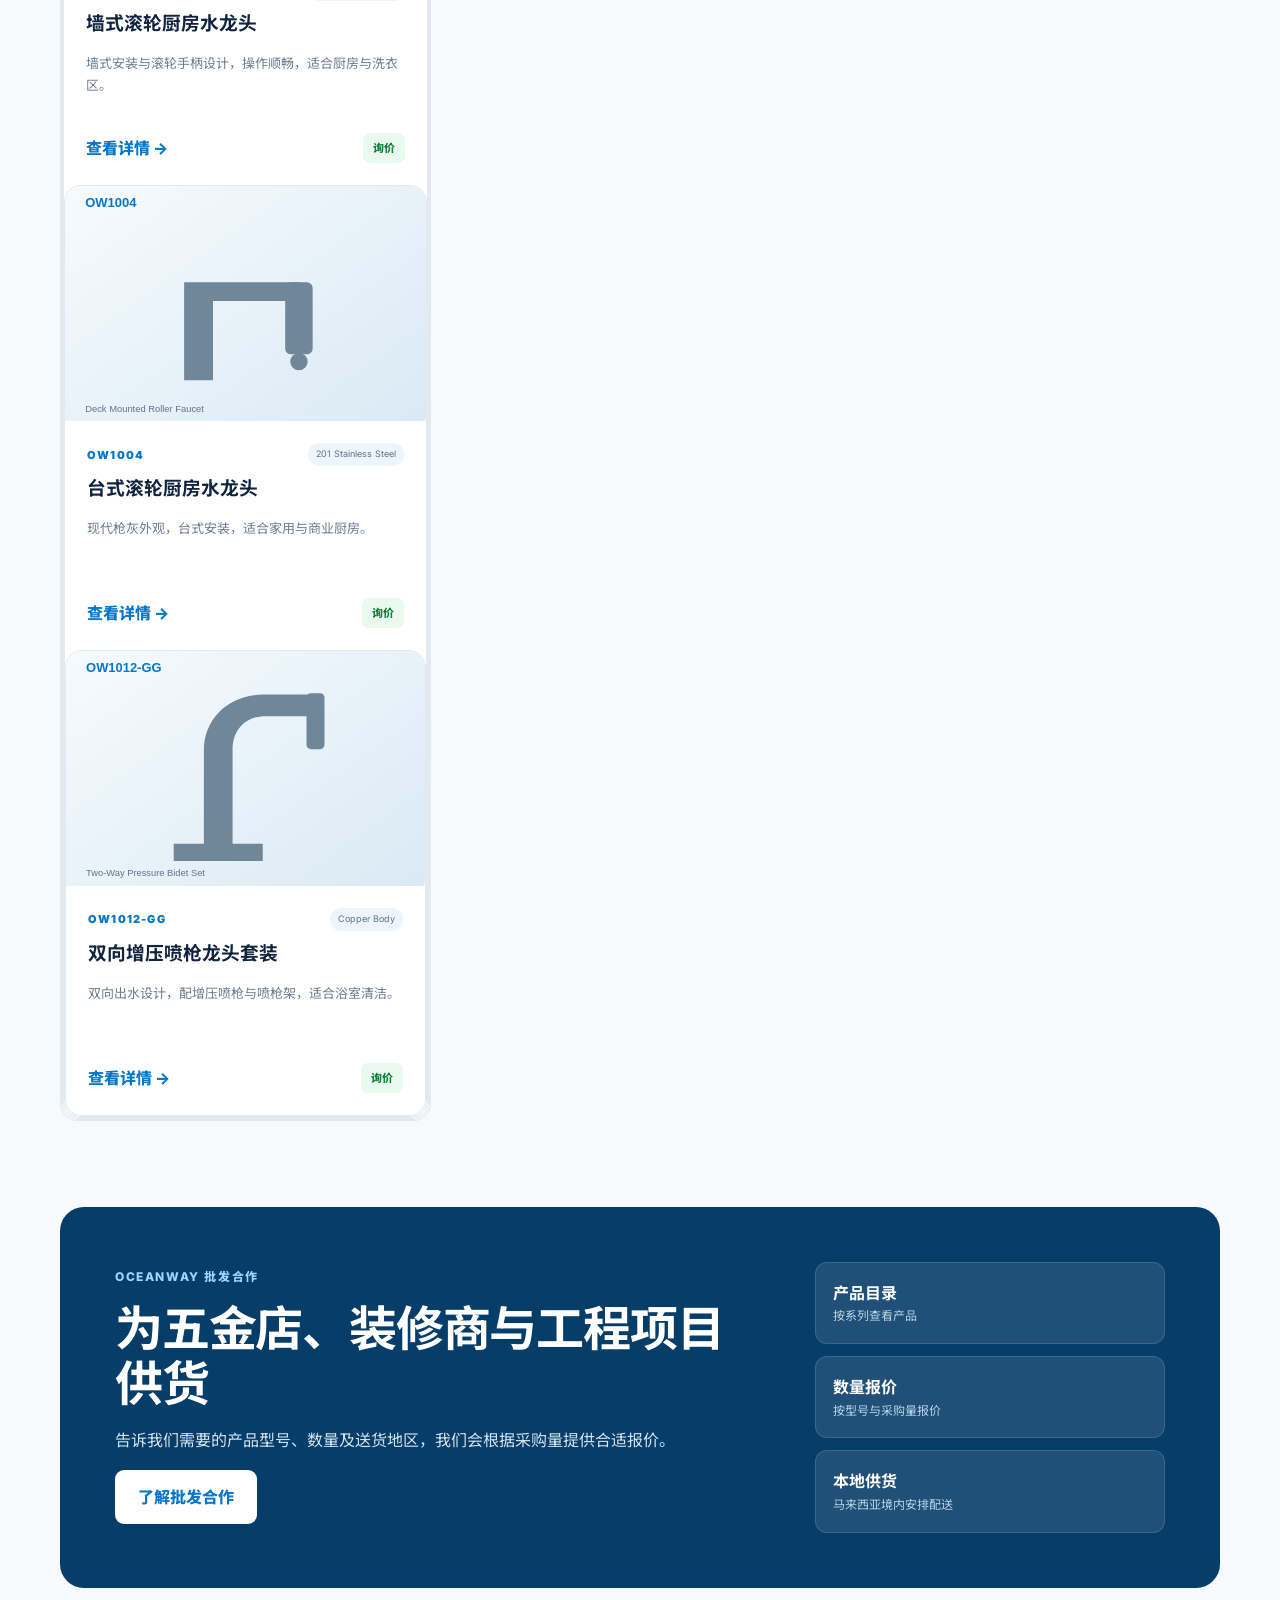
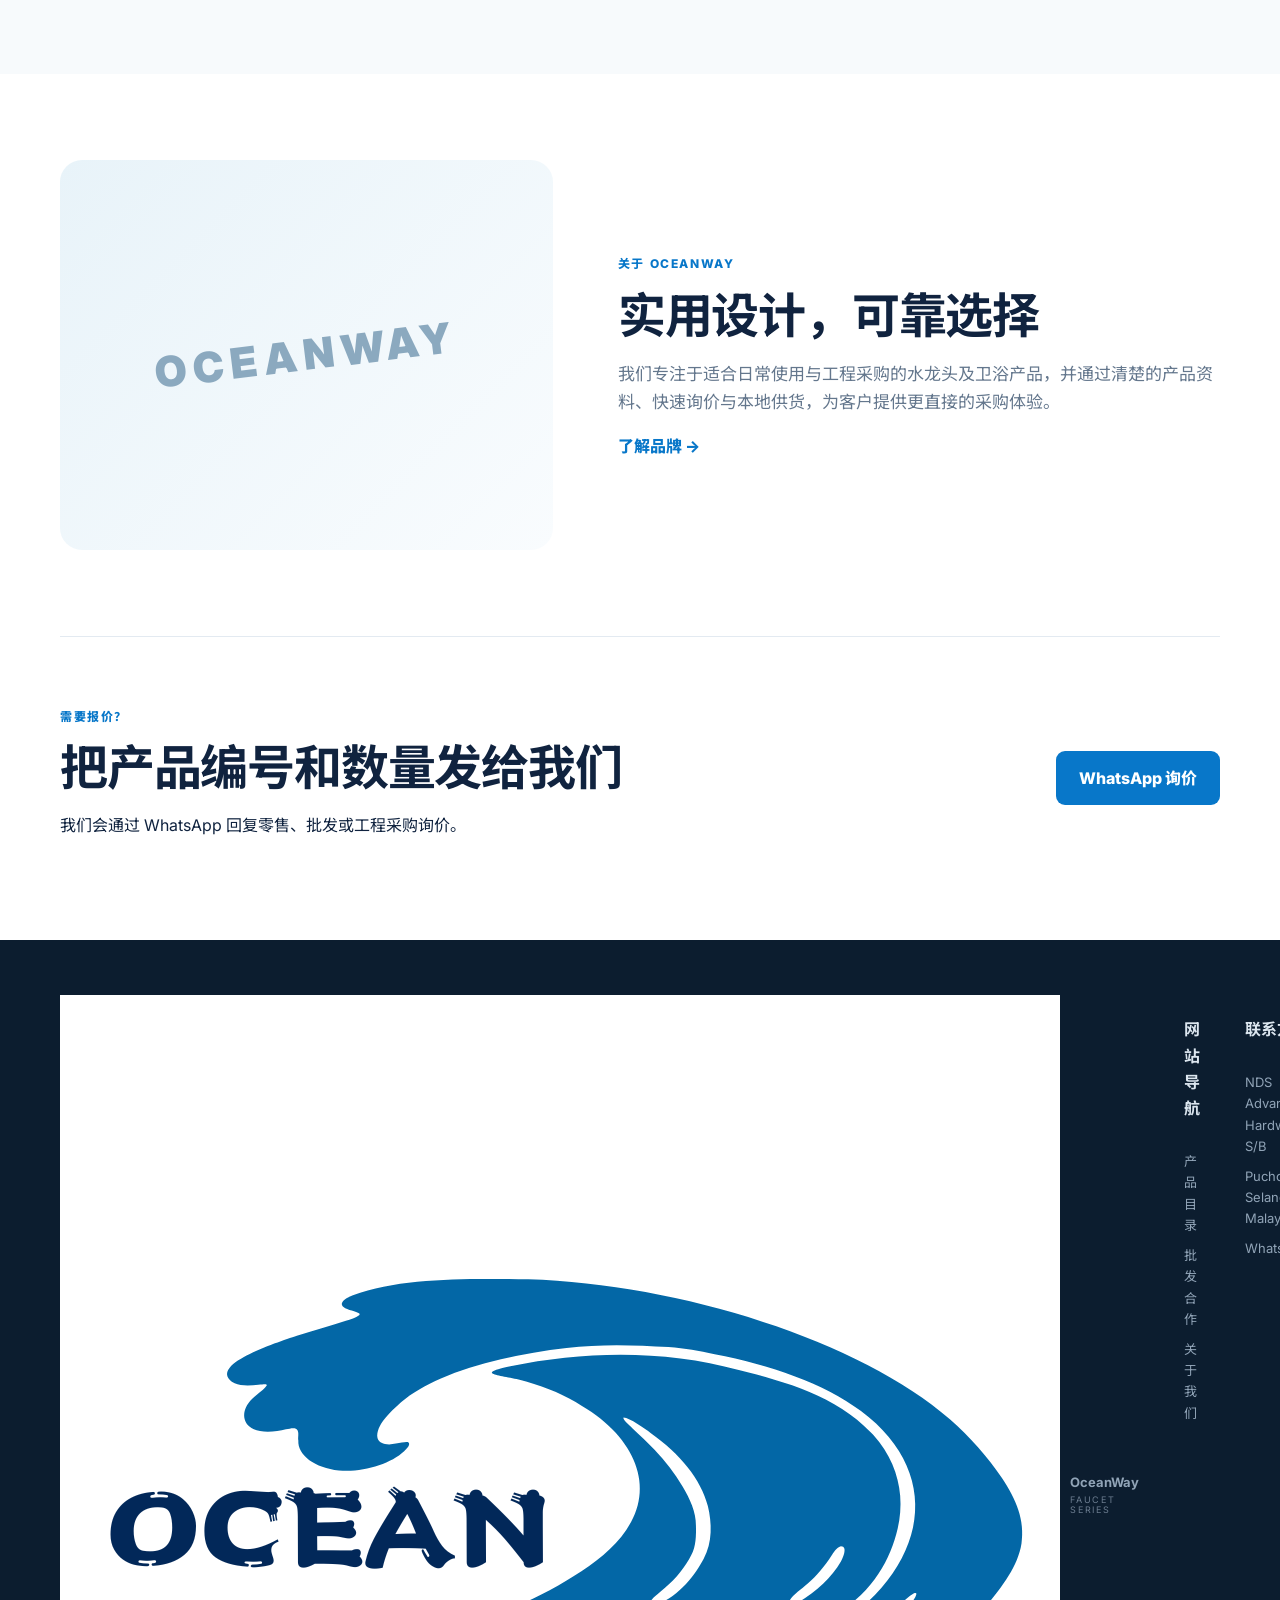
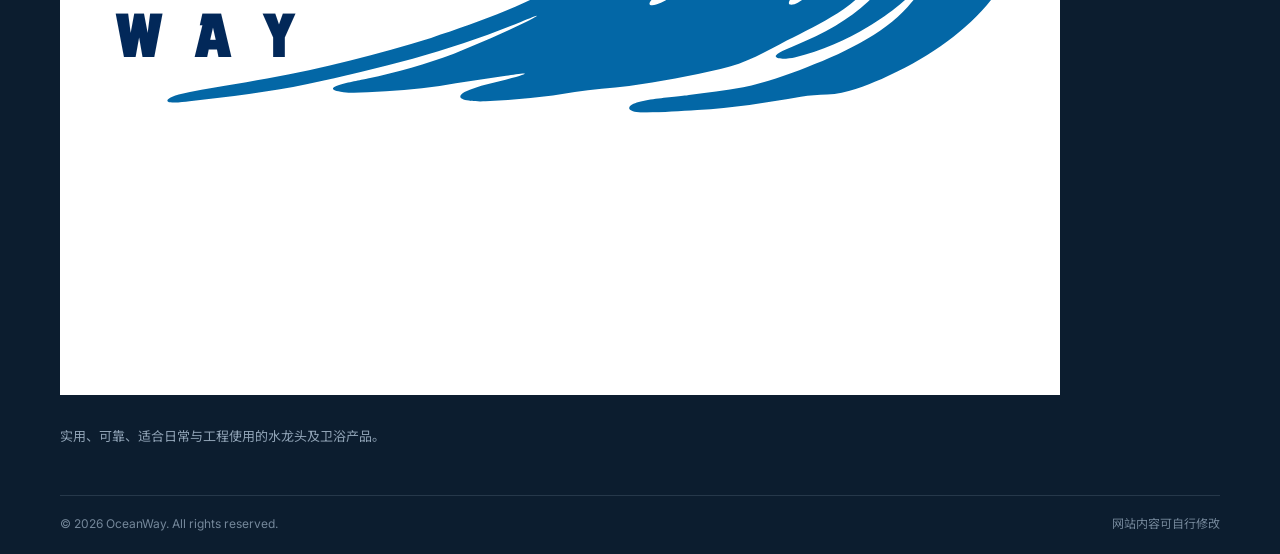
==== commit a8eed432: "Fix logo image filename in footer Updated logo image filename in footer." ====
--- a/index.html
+++ b/index.html
@@ -139,7 +139,7 @@
 </main><footer class="site-footer">
 <div class="container footer-grid">
 <div>
-<a class="brand footer-brand" href="index.html"><img src="assets/images/oceanway-logo.png" alt="OceanWay Logo" class="brand-logo"><span><b>OceanWay</b><small>FAUCET SERIES</small></span></a>
+<a class="brand footer-brand" href="index.html"><img src="assets/images/Oceanway%20LOGO.png" alt="OceanWay Logo" class="brand-logo"><span><b>OceanWay</b><small>FAUCET SERIES</small></span></a>
 <p data-zh="实用、可靠、适合日常与工程使用的水龙头及卫浴产品。" data-en="Practical and reliable faucet and sanitary products for daily and project use.">实用、可靠、适合日常与工程使用的水龙头及卫浴产品。</p>
 </div>
 <div><h4 data-zh="网站导航" data-en="Navigation">网站导航</h4>
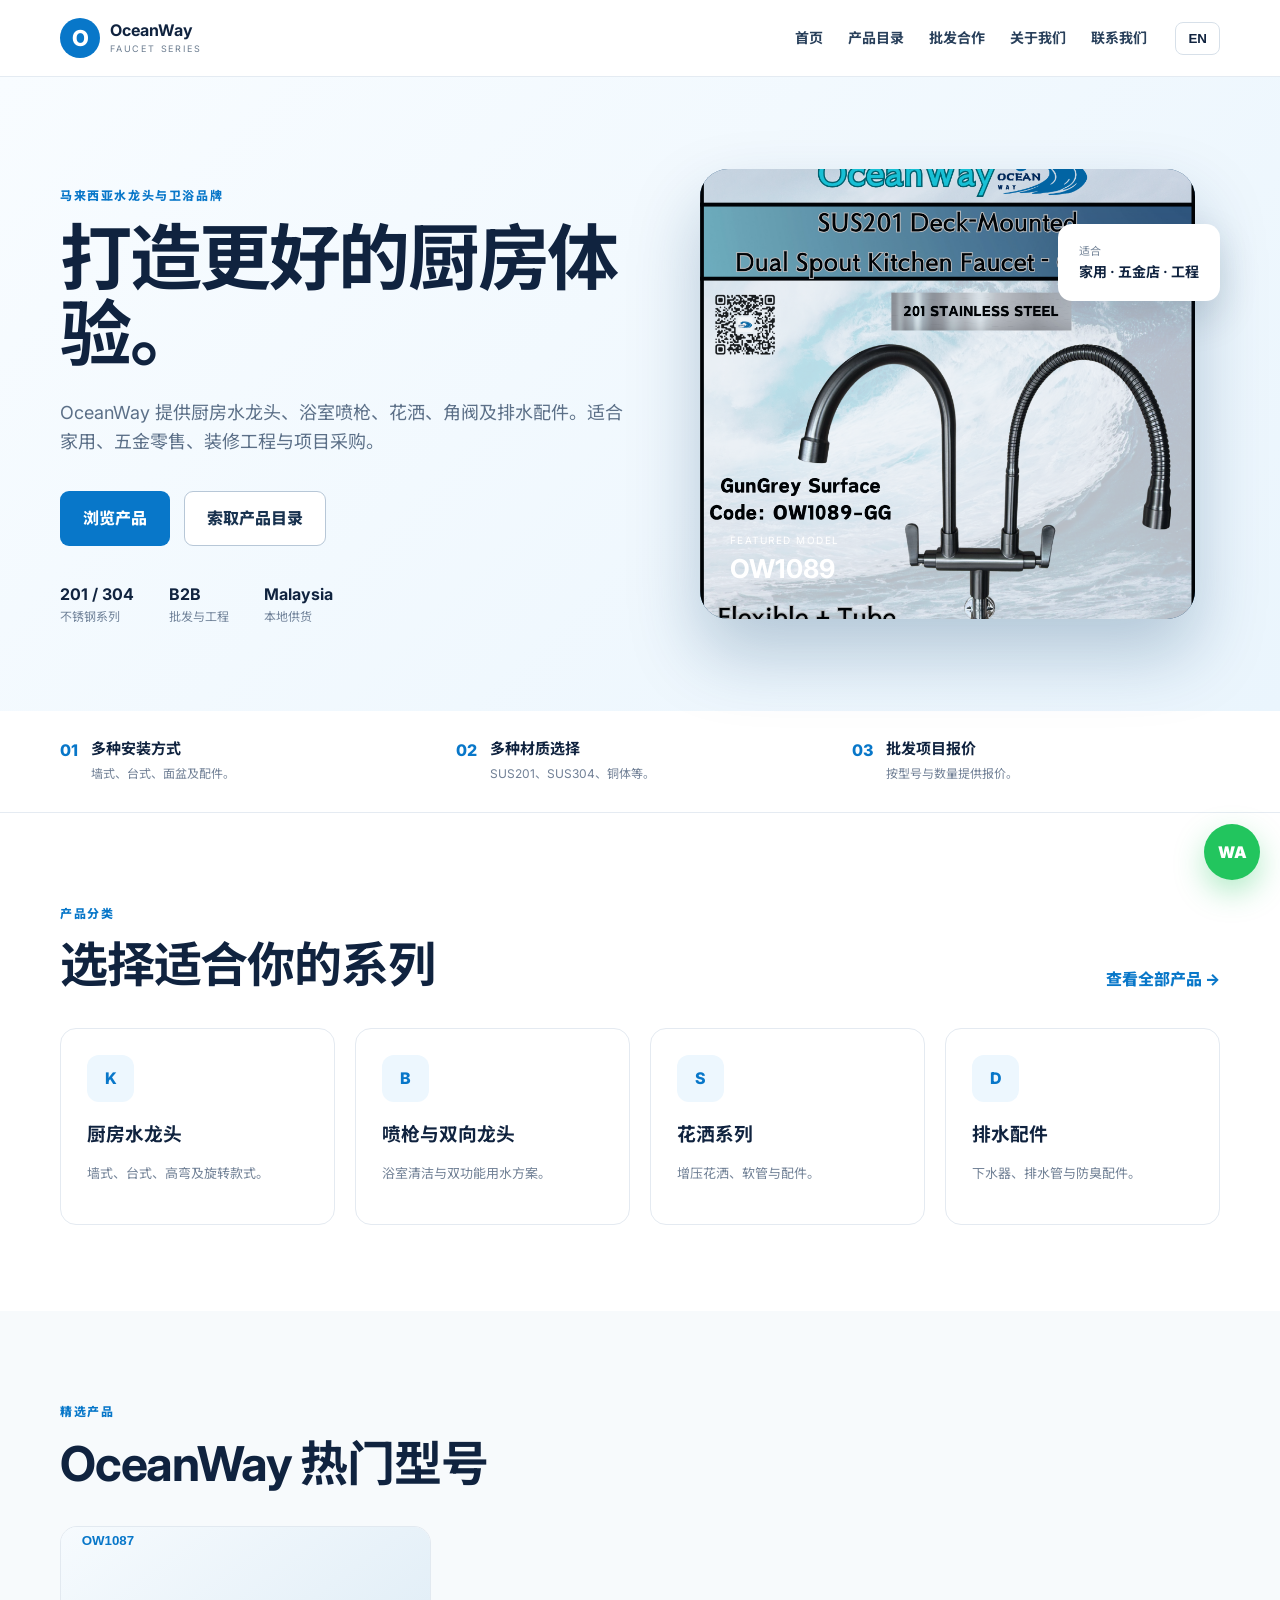
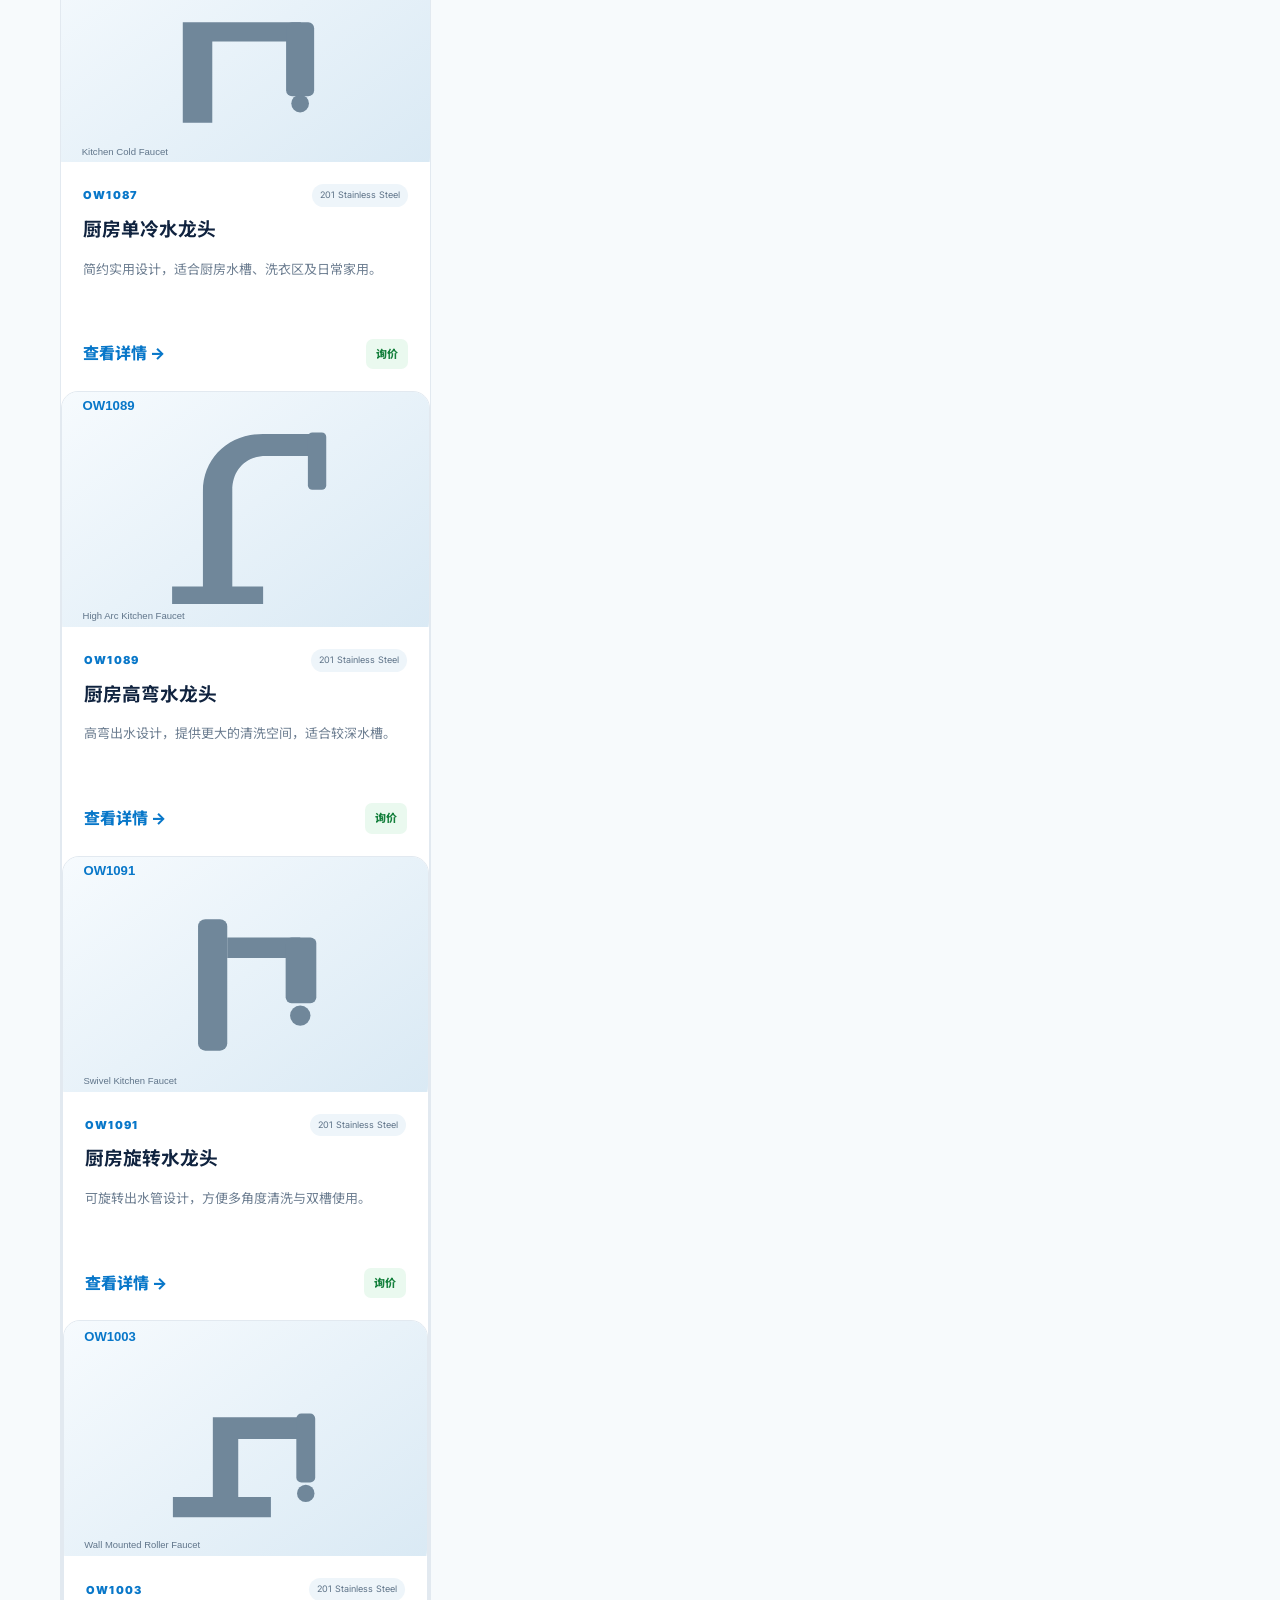
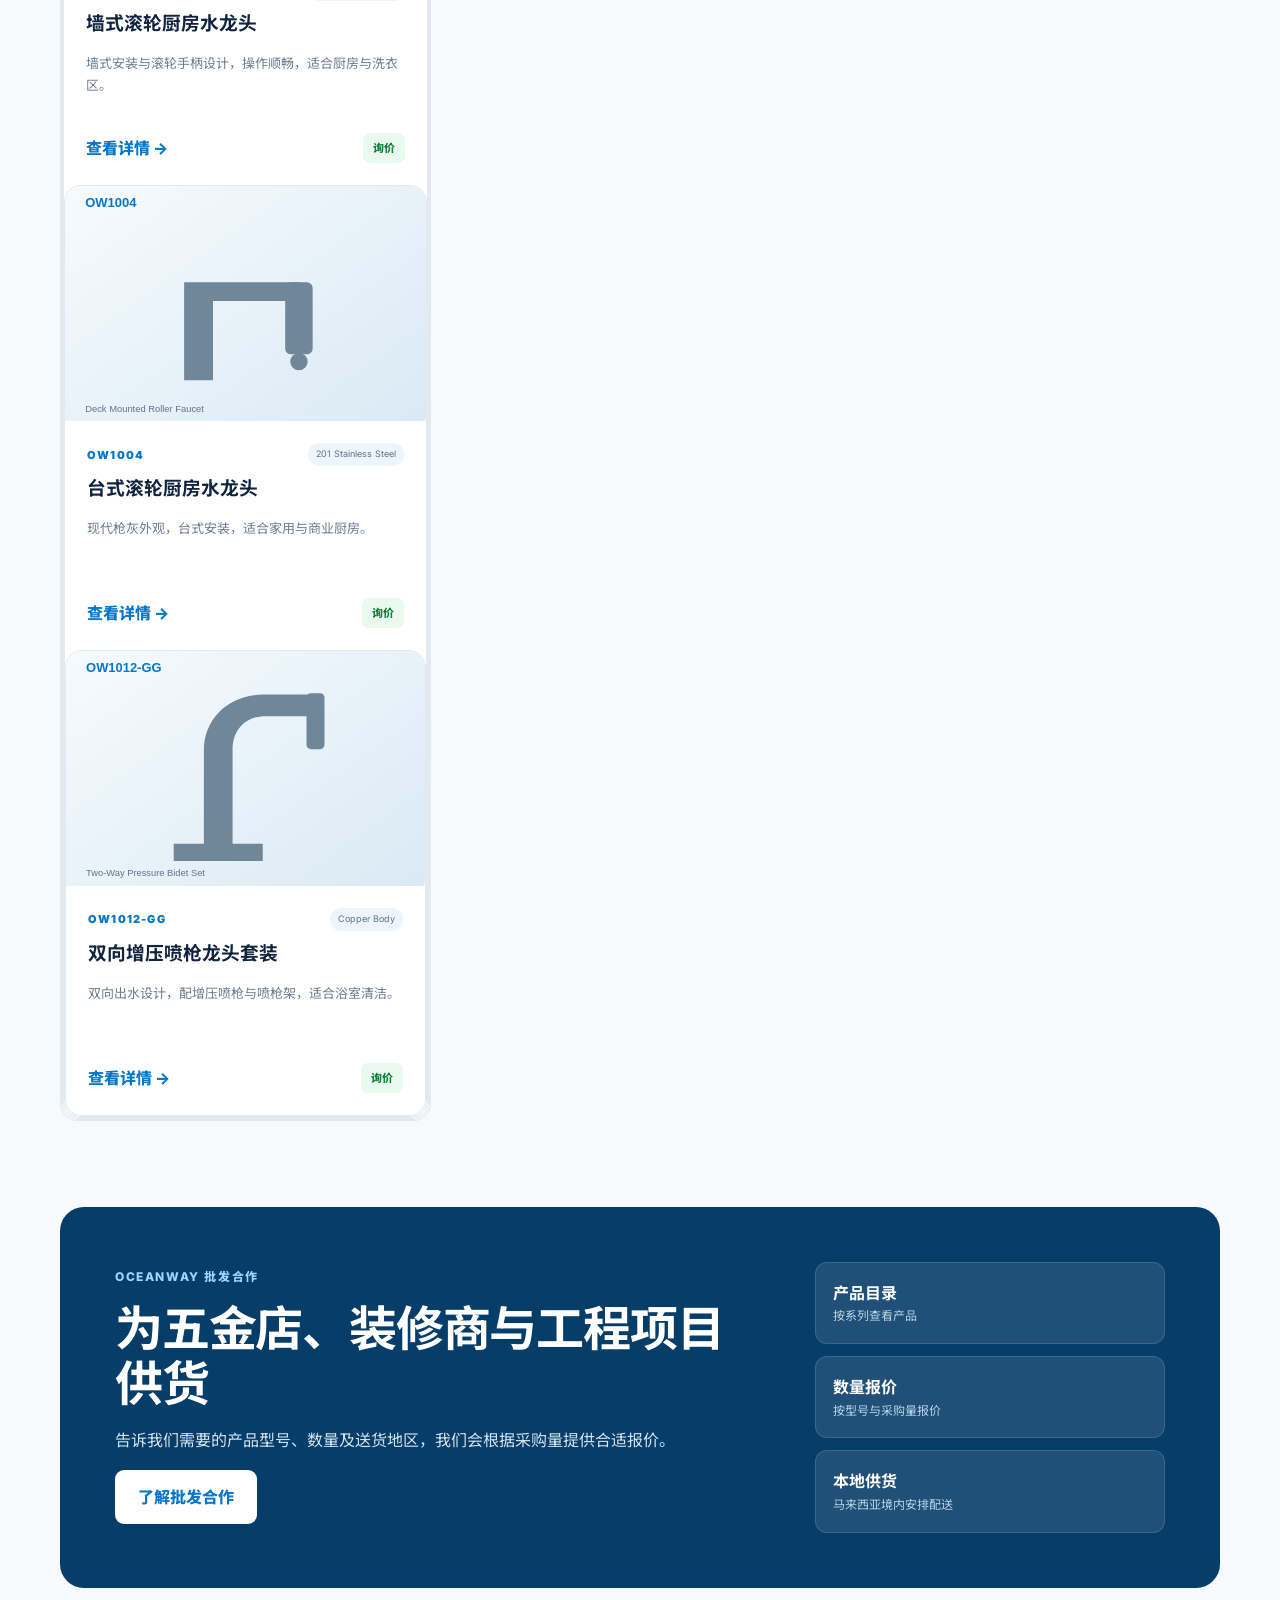
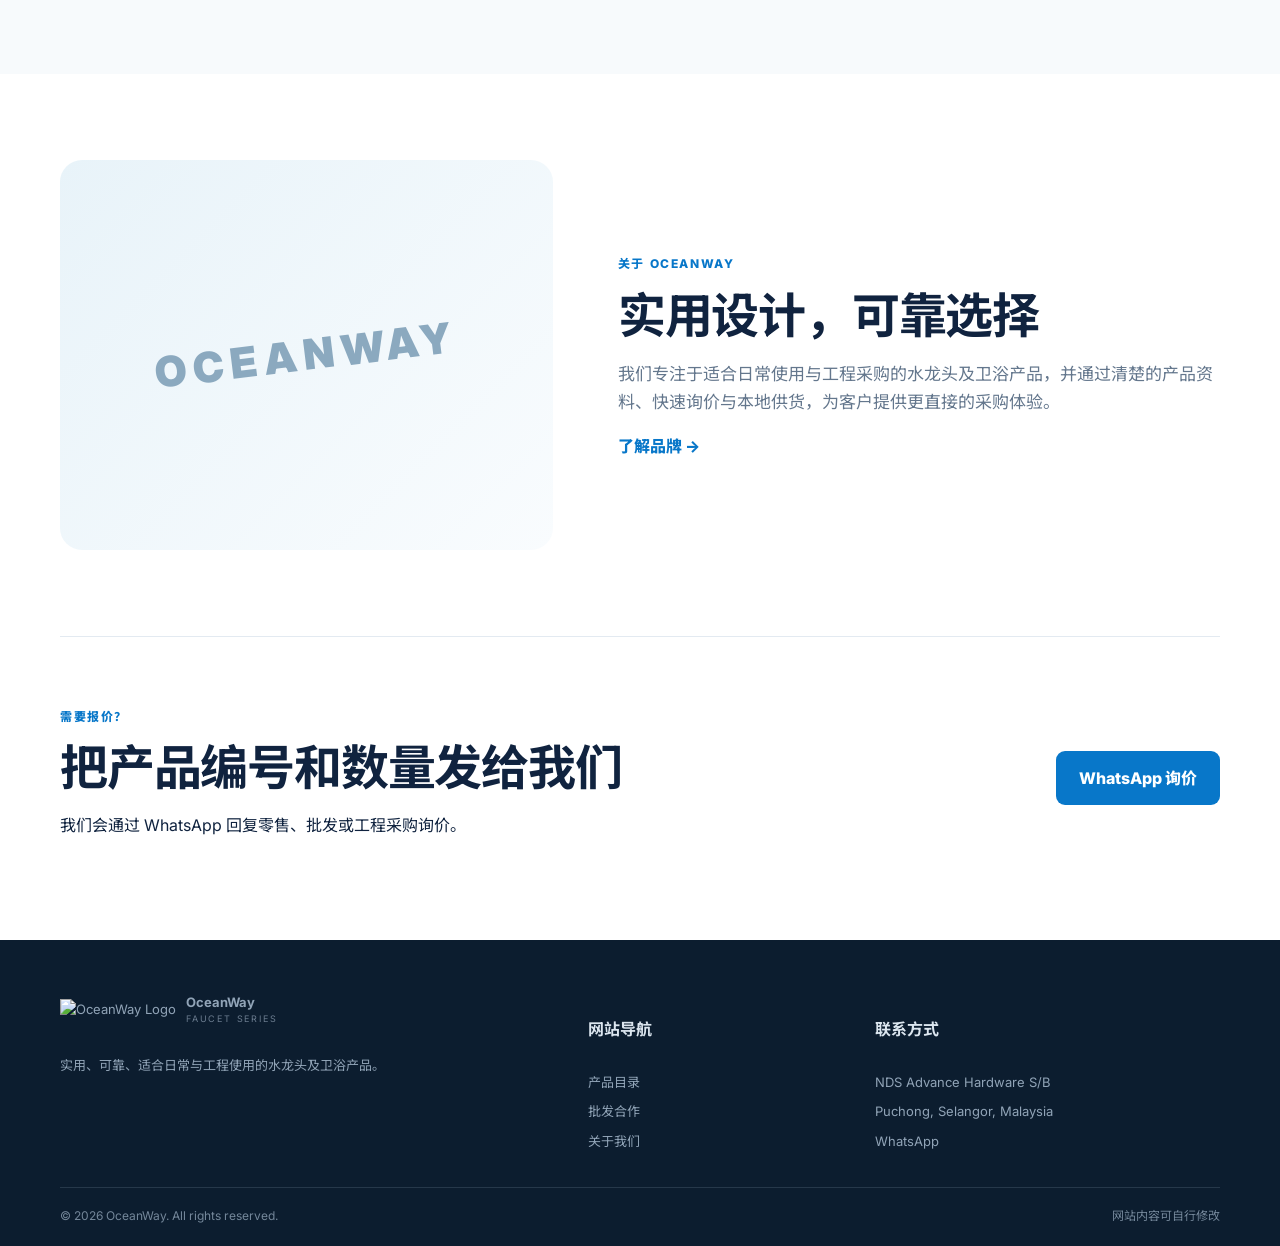
==== commit ca1f4bfe: "Update index.html" ====
--- a/index.html
+++ b/index.html
@@ -139,7 +139,7 @@
 </main><footer class="site-footer">
 <div class="container footer-grid">
 <div>
-<a class="brand footer-brand" href="index.html"><img src="assets/images/Oceanway%20LOGO.png" alt="OceanWay Logo" class="brand-logo"><span><b>OceanWay</b><small>FAUCET SERIES</small></span></a>
+<a class="brand footer-brand" href="index.html"><img src="assets/images/oceanway-logo.png" alt="OceanWay Logo" class="brand-logo"><span><b>OceanWay</b><small>FAUCET SERIES</small></span></a>
 <p data-zh="实用、可靠、适合日常与工程使用的水龙头及卫浴产品。" data-en="Practical and reliable faucet and sanitary products for daily and project use.">实用、可靠、适合日常与工程使用的水龙头及卫浴产品。</p>
 </div>
 <div><h4 data-zh="网站导航" data-en="Navigation">网站导航</h4>
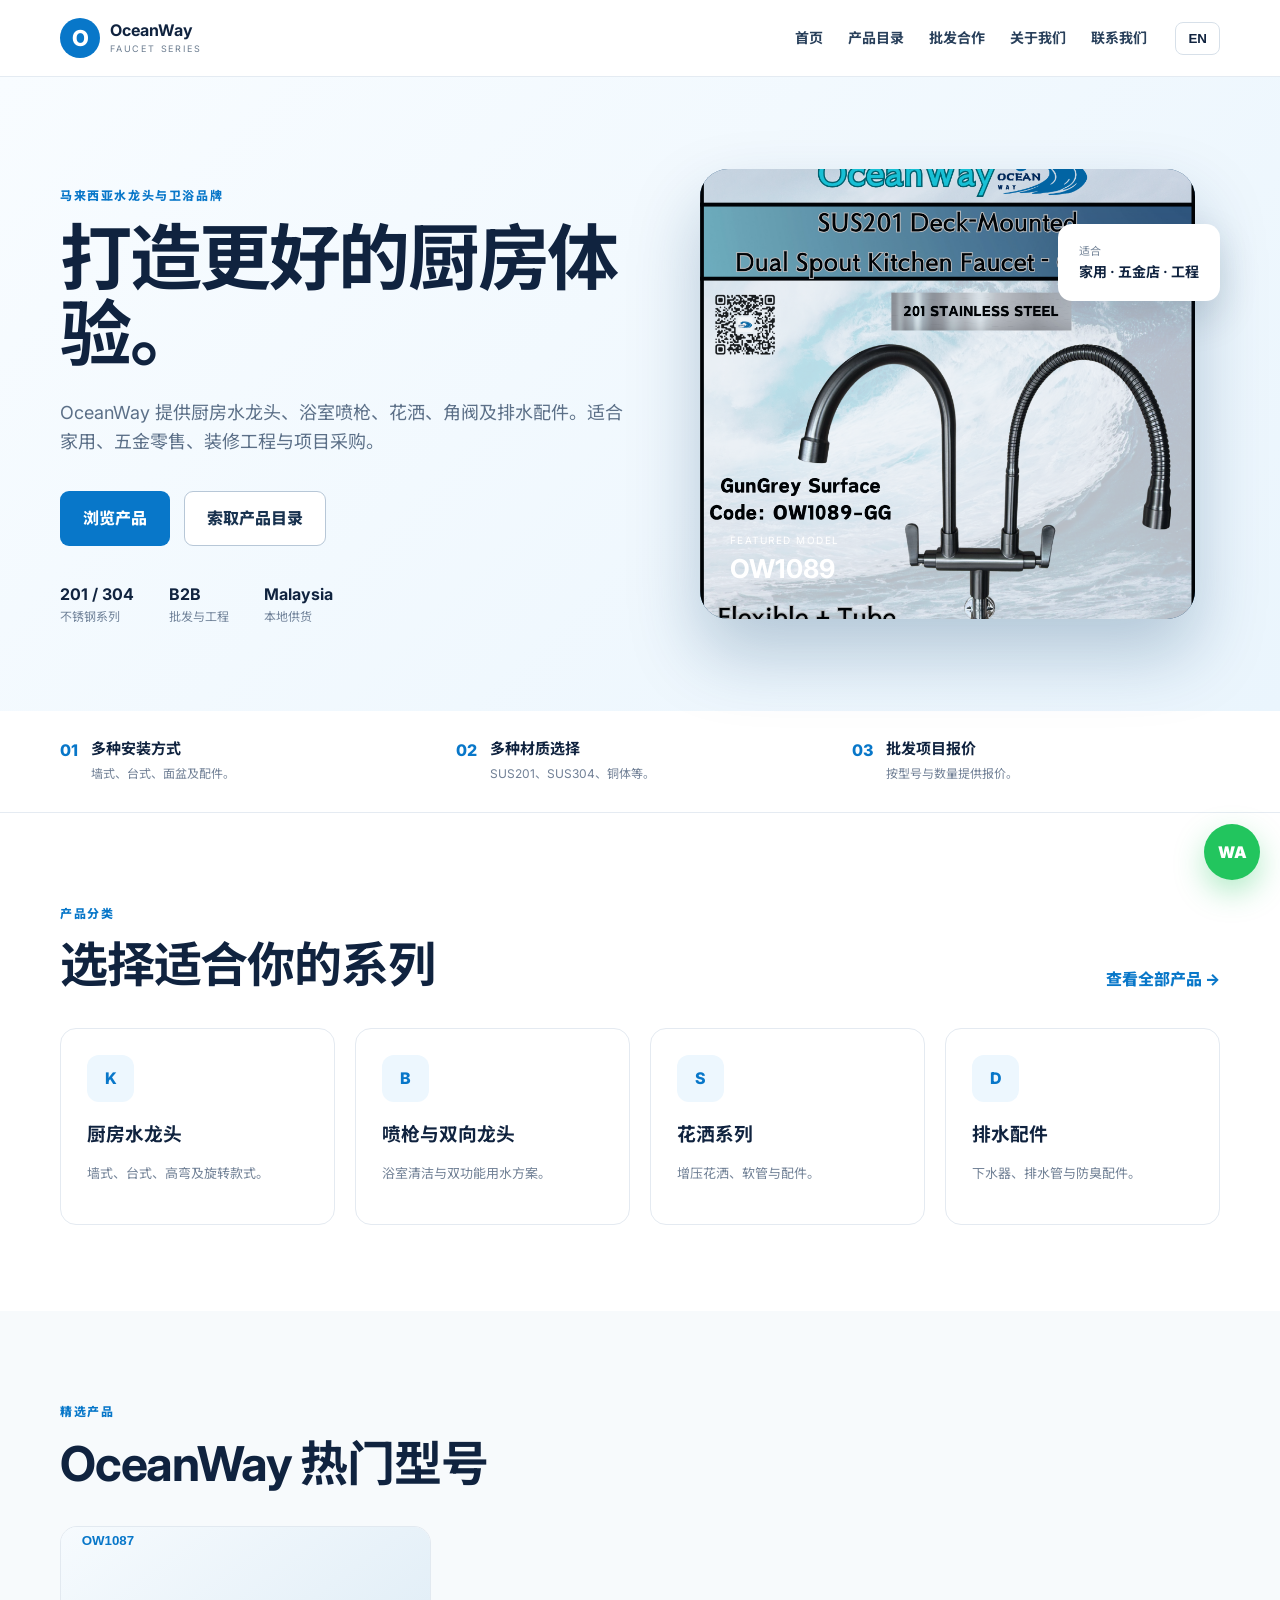
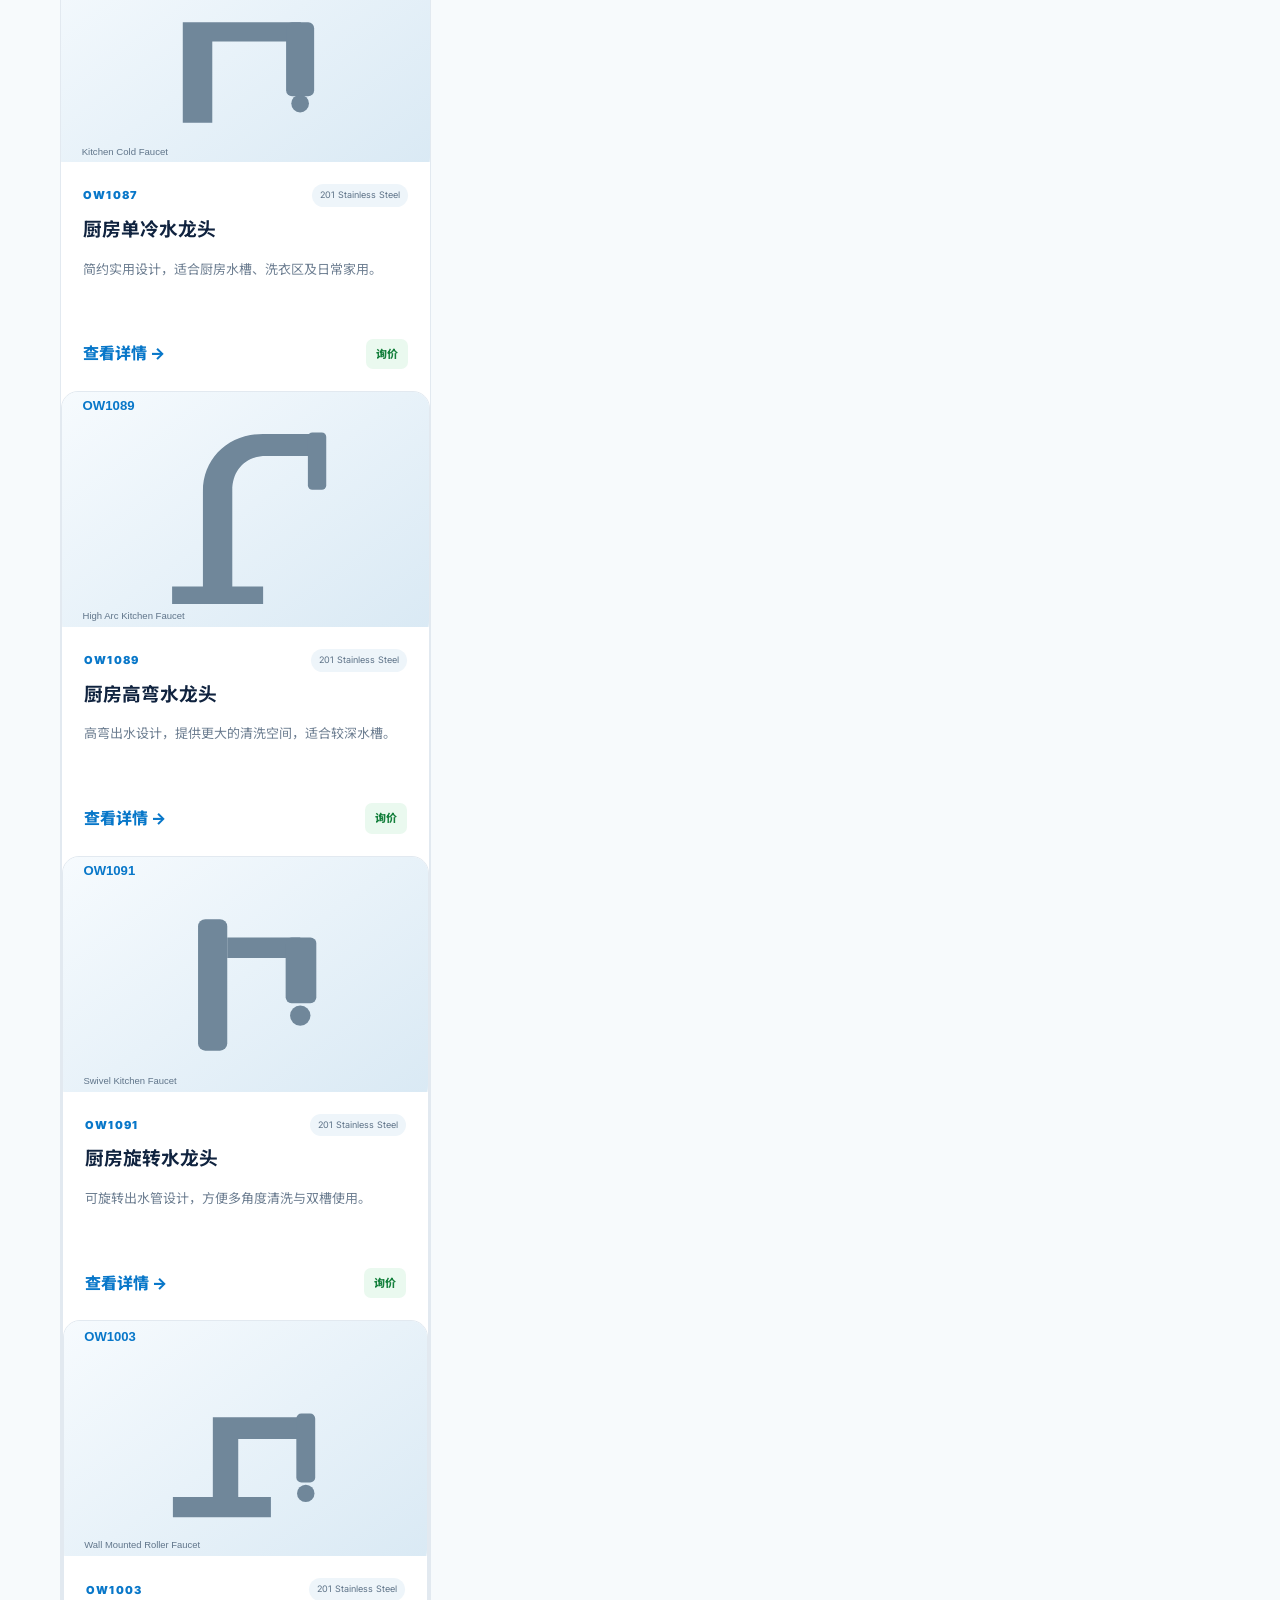
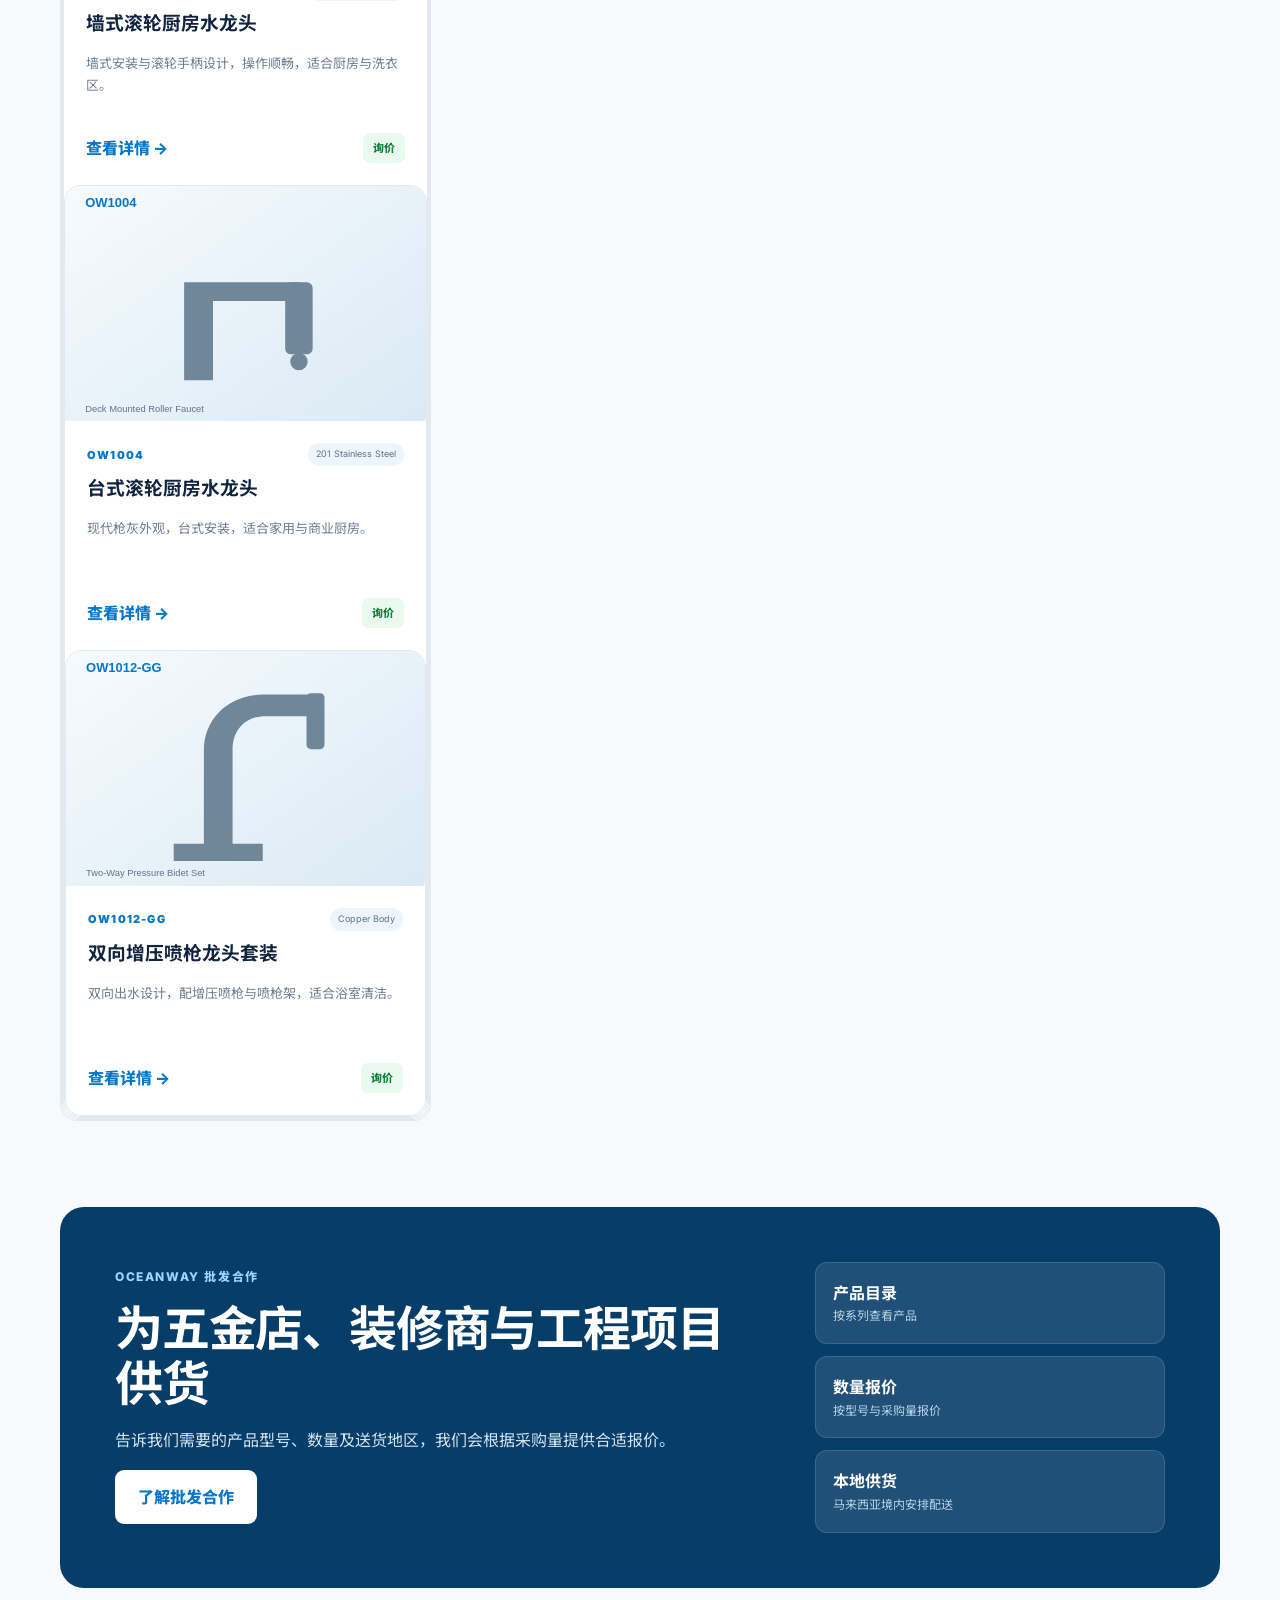
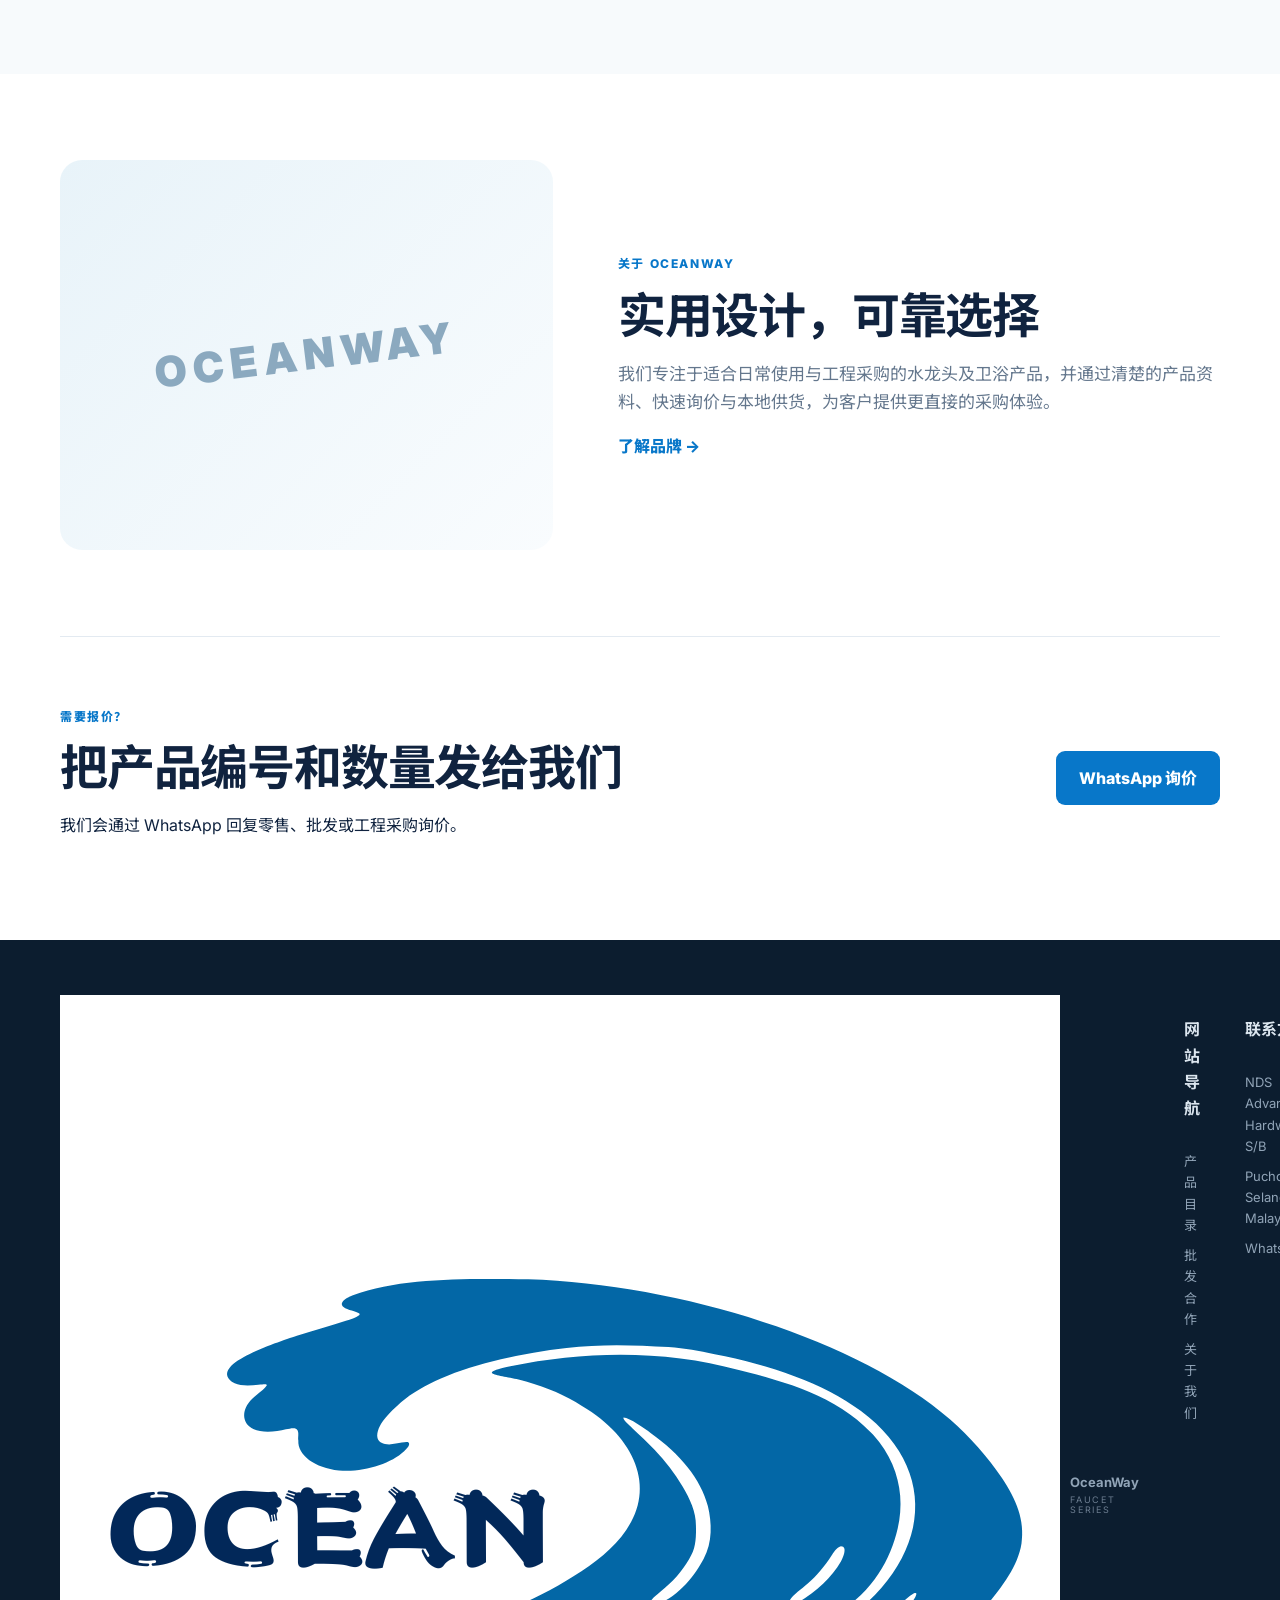
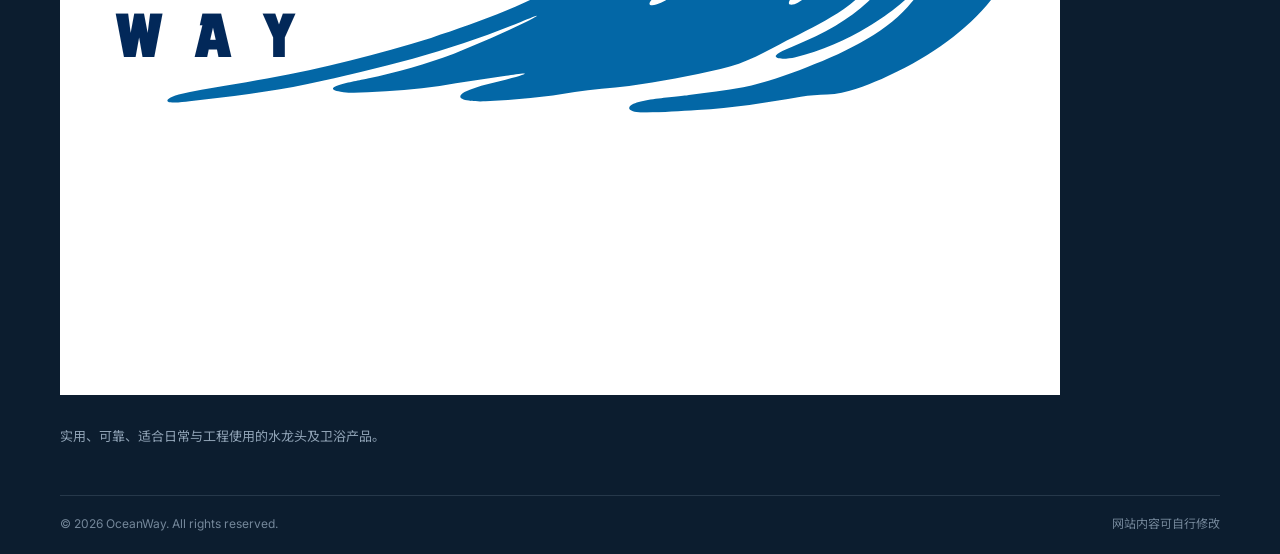
==== commit 72011aec: "Update logo image file name in footer" ====
--- a/index.html
+++ b/index.html
@@ -139,7 +139,7 @@
 </main><footer class="site-footer">
 <div class="container footer-grid">
 <div>
-<a class="brand footer-brand" href="index.html"><img src="assets/images/oceanway-logo.png" alt="OceanWay Logo" class="brand-logo"><span><b>OceanWay</b><small>FAUCET SERIES</small></span></a>
+<a class="brand footer-brand" href="index.html"><img src="assets/images/Oceanway-LOGO.png" alt="OceanWay Logo" class="brand-logo"><span><b>OceanWay</b><small>FAUCET SERIES</small></span></a>
 <p data-zh="实用、可靠、适合日常与工程使用的水龙头及卫浴产品。" data-en="Practical and reliable faucet and sanitary products for daily and project use.">实用、可靠、适合日常与工程使用的水龙头及卫浴产品。</p>
 </div>
 <div><h4 data-zh="网站导航" data-en="Navigation">网站导航</h4>
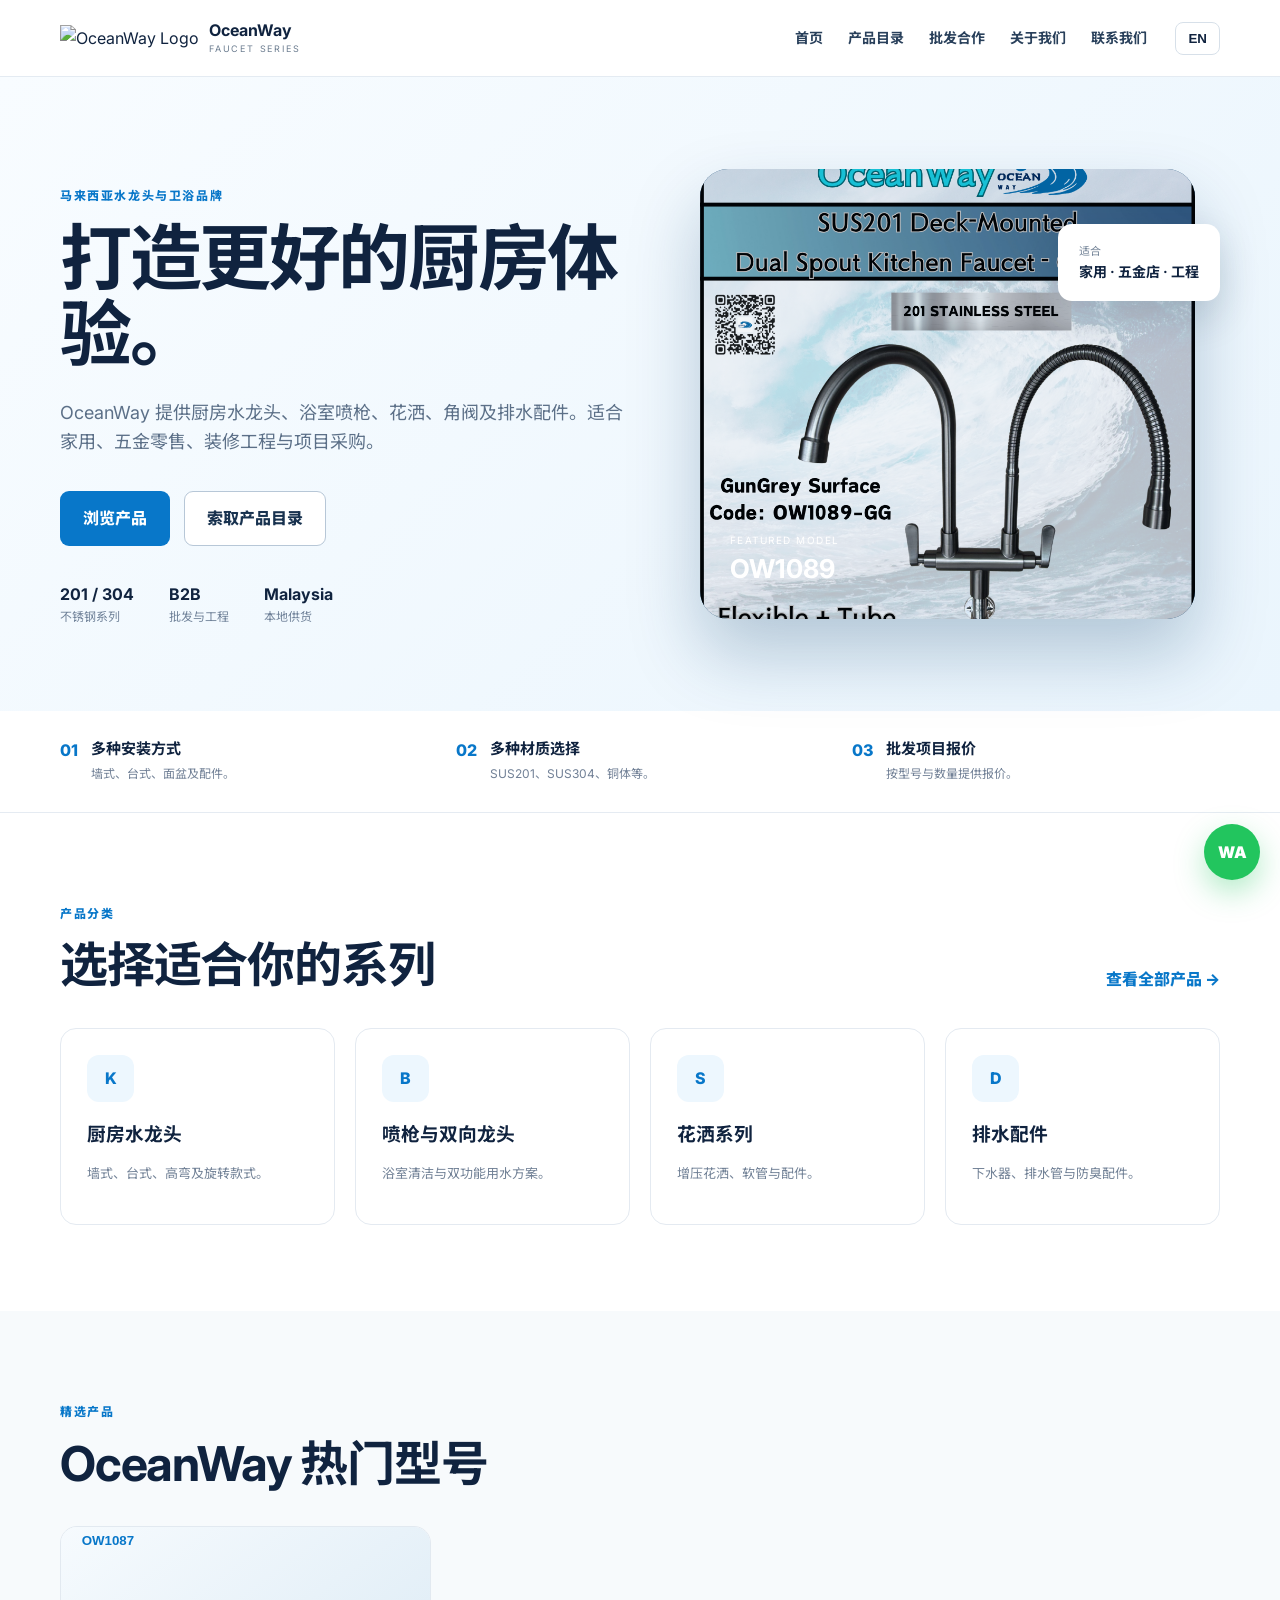
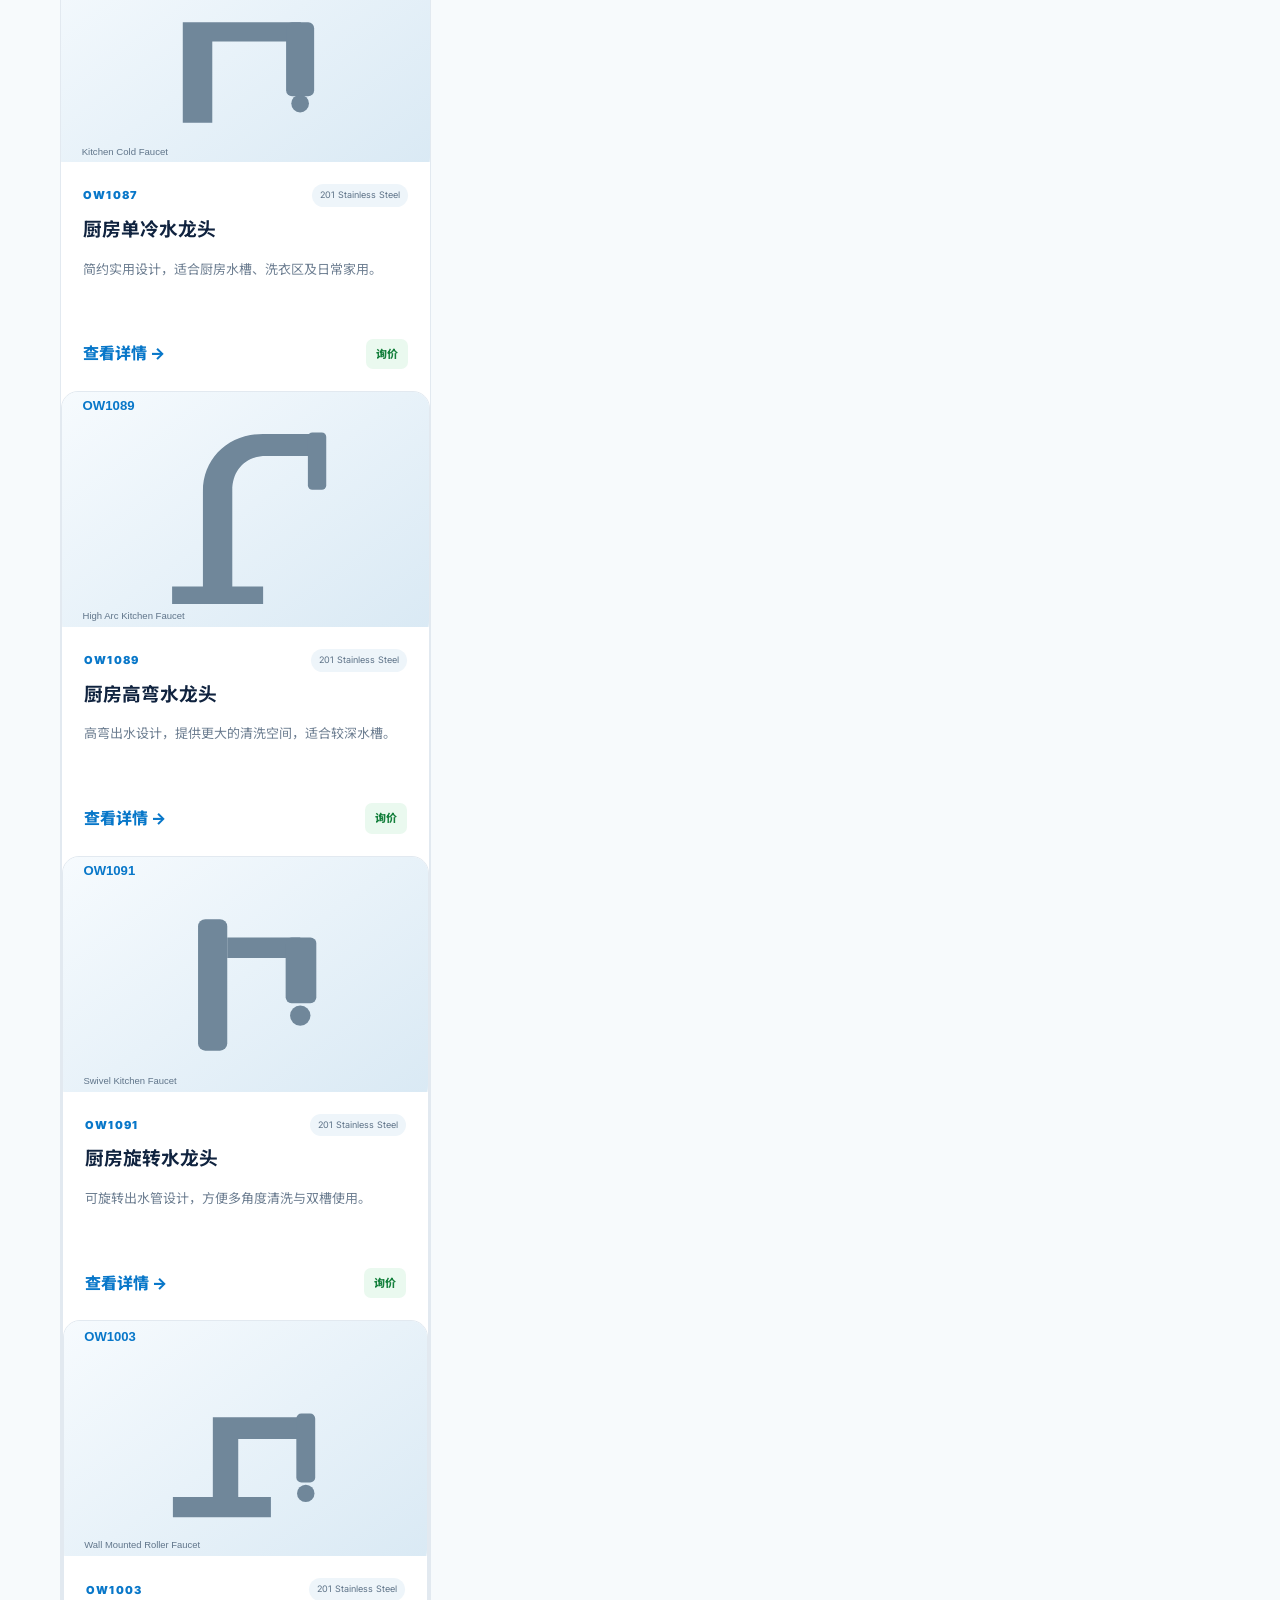
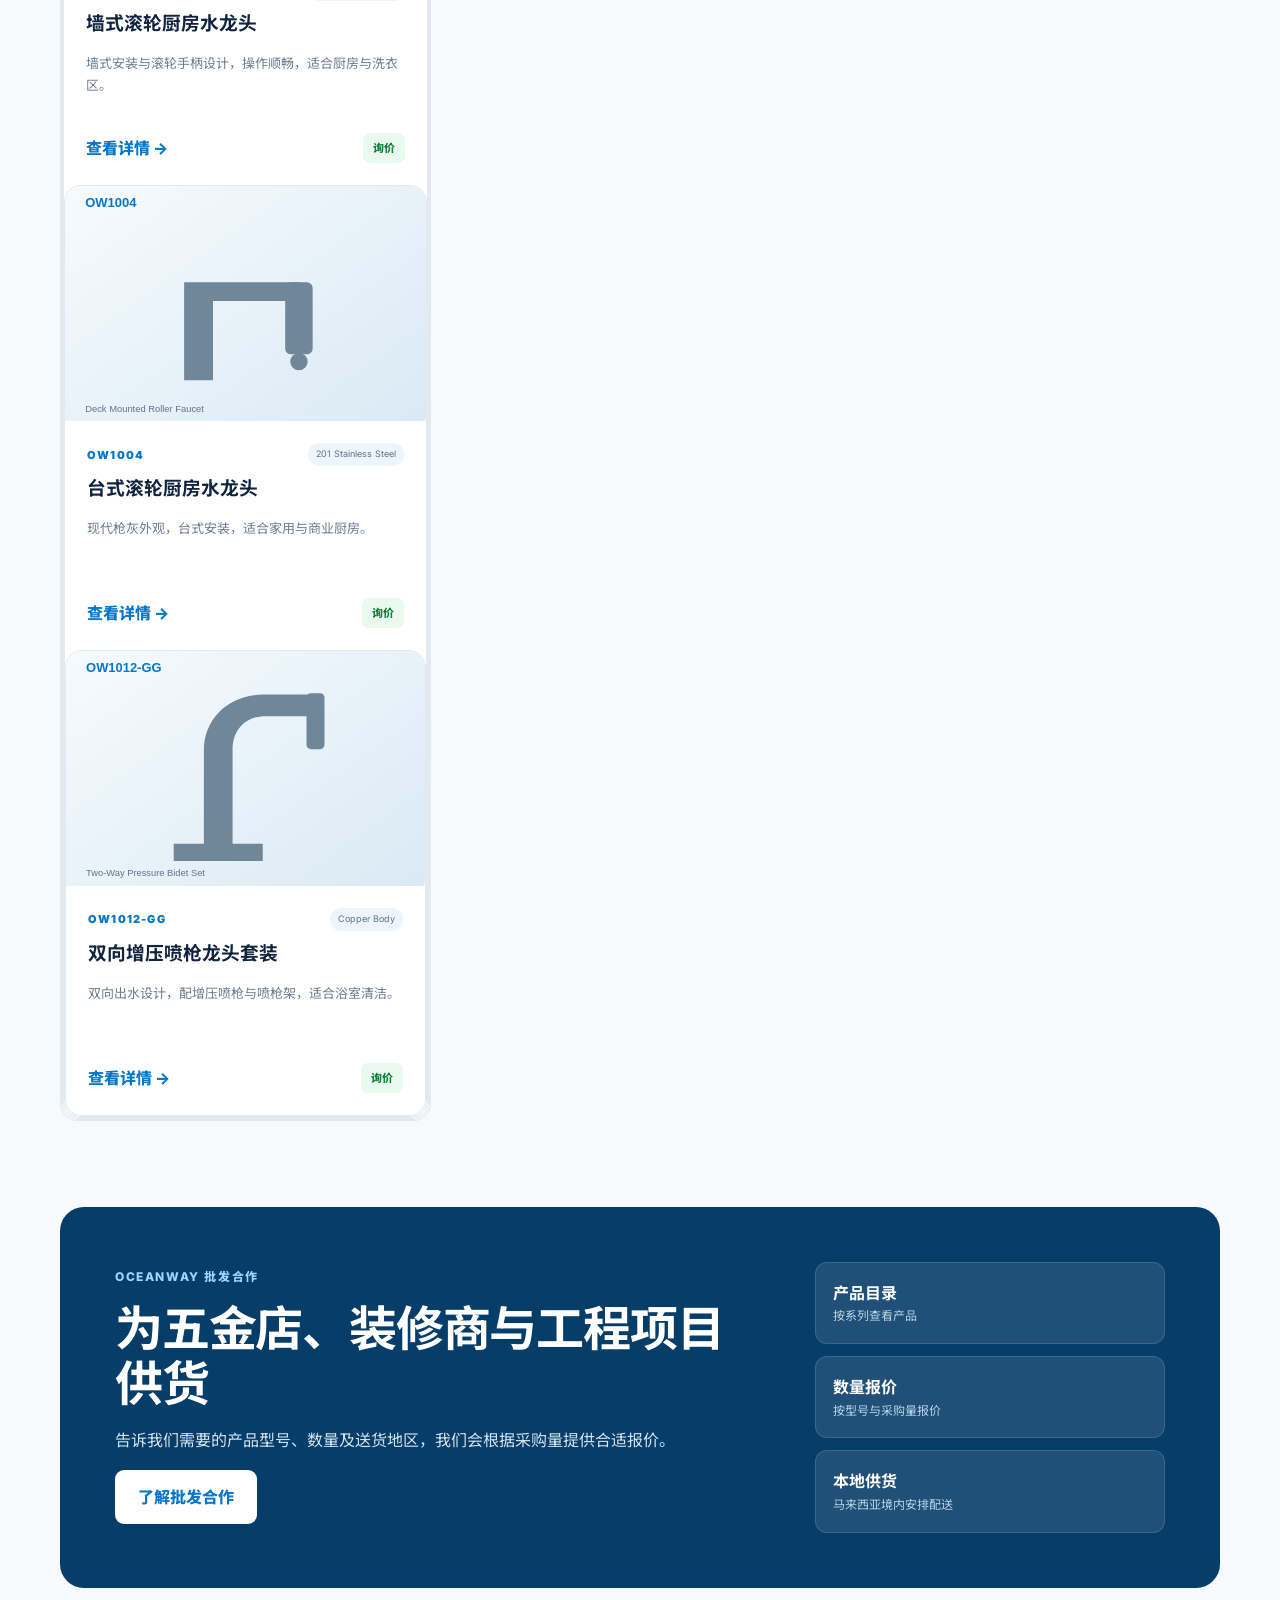
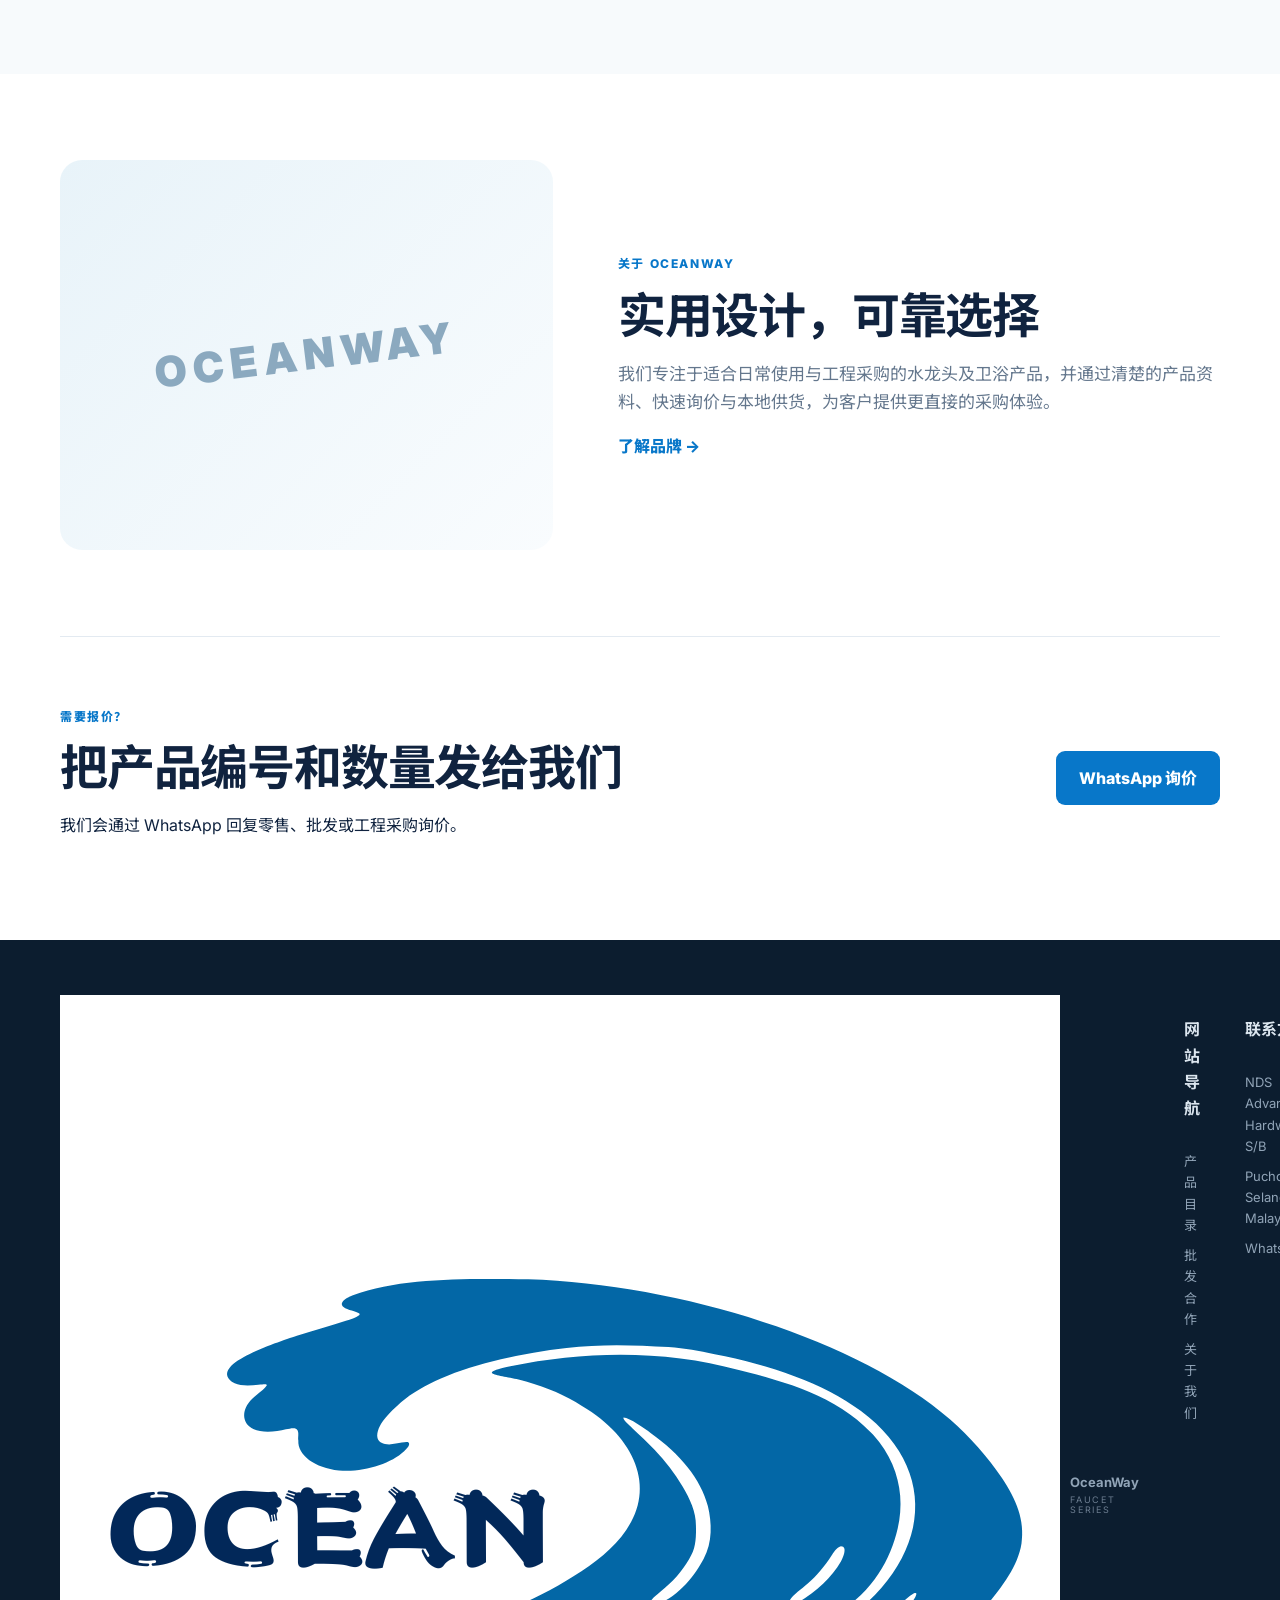
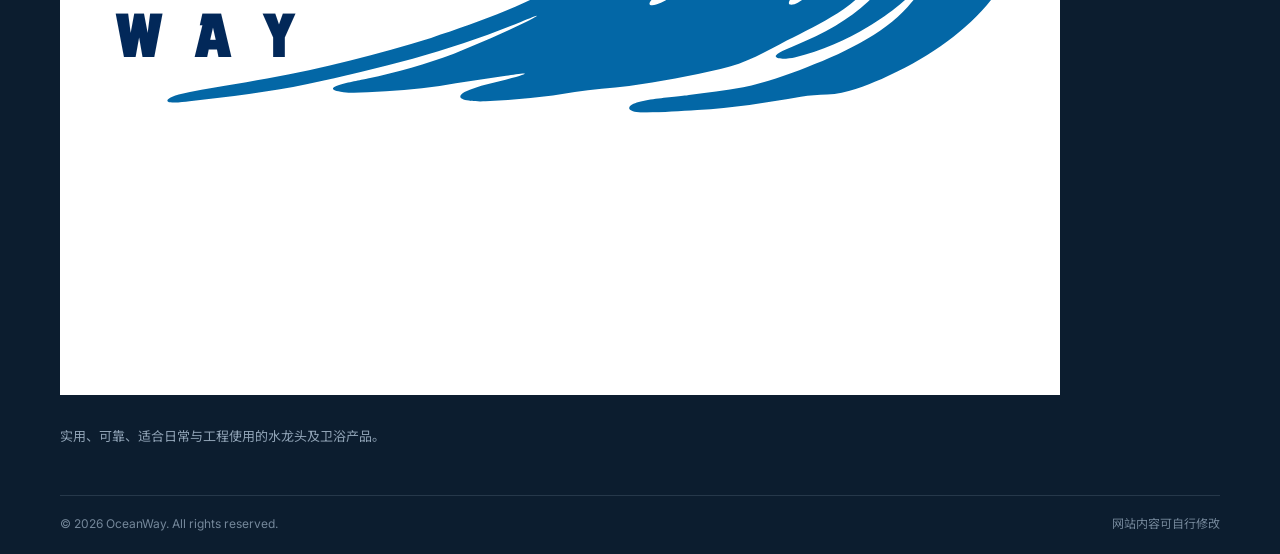
==== commit 1c4da136: "Update index.html" ====
--- a/index.html
+++ b/index.html
@@ -10,7 +10,7 @@
 </head><body><header class="site-header">
 <div class="container nav-wrap">
 <a class="brand" href="index.html">
-<span class="brand-icon">O</span>
+<img src="assets/images/oceanway-logo.png" alt="OceanWay Logo" class="brand-logo">
 <span><b>OceanWay</b><small>FAUCET SERIES</small></span>
 </a>
 <button class="mobile-menu" aria-label="Menu">☰</button>
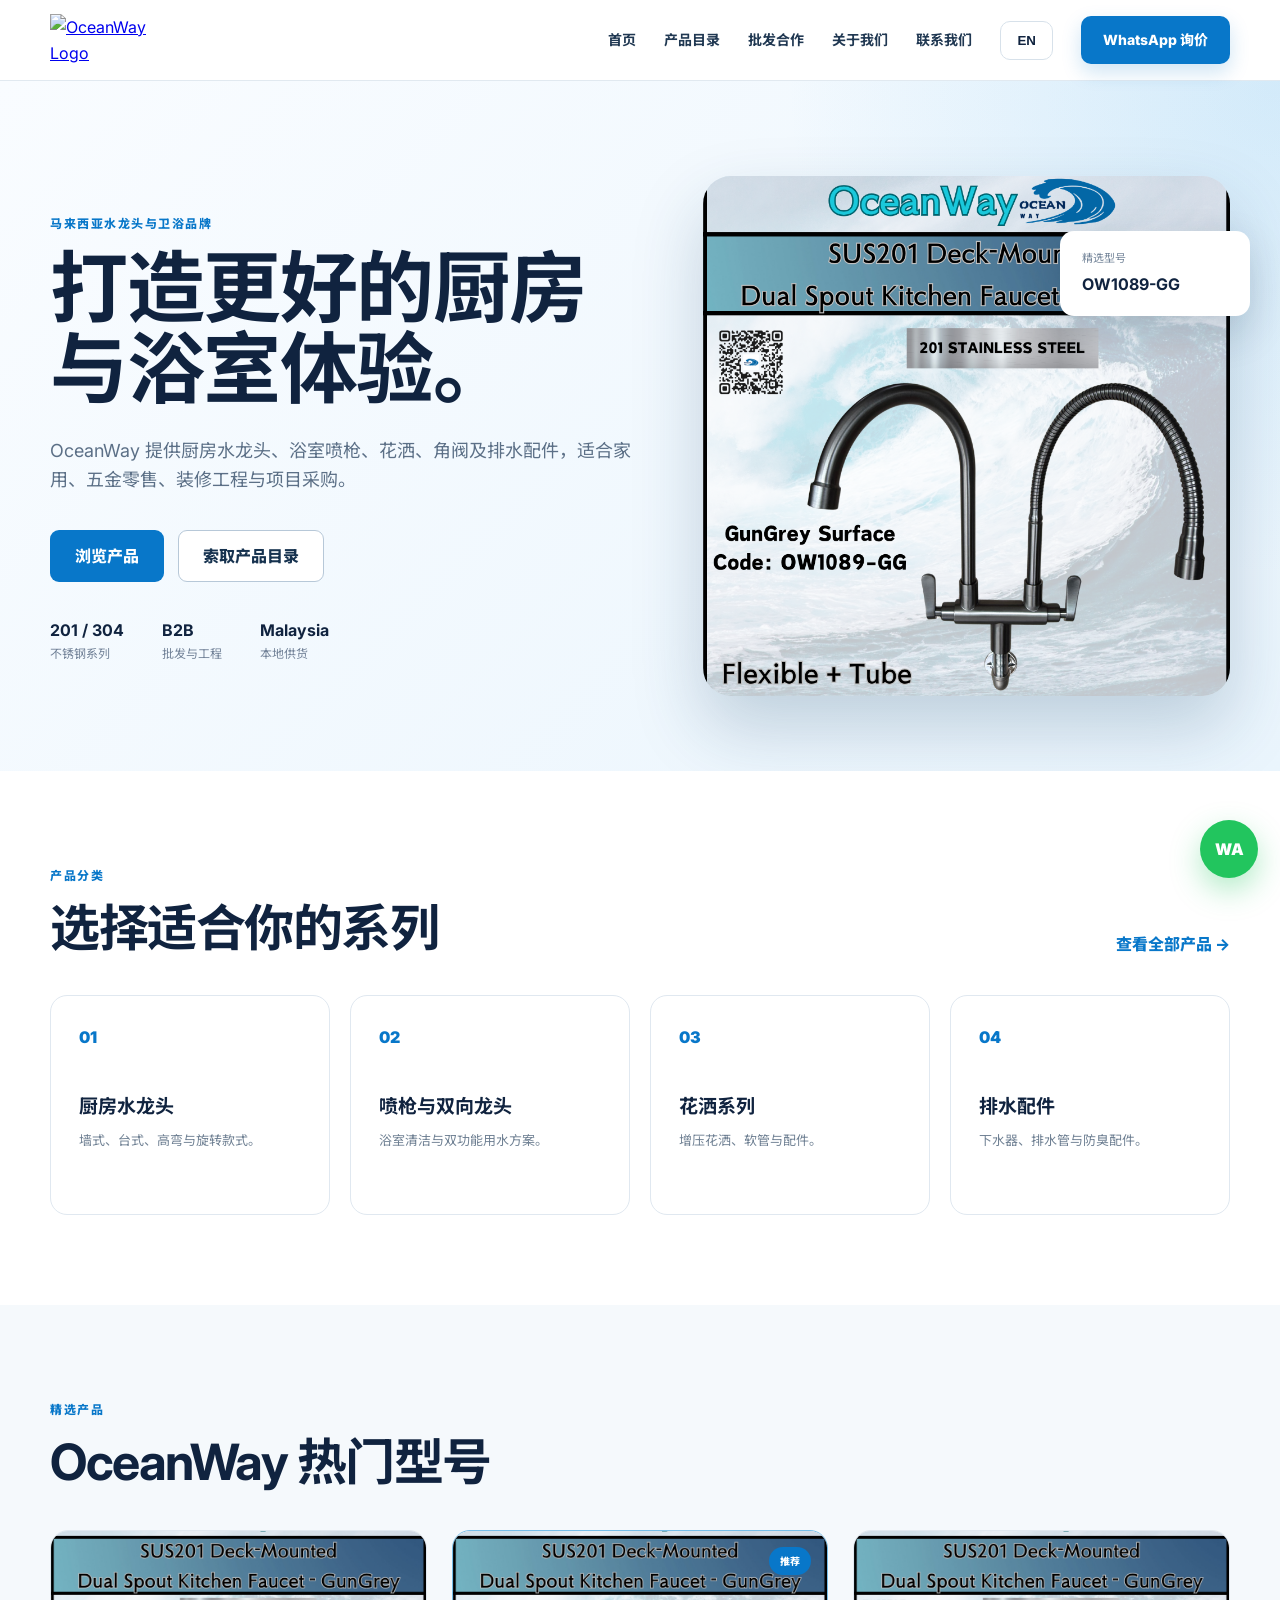
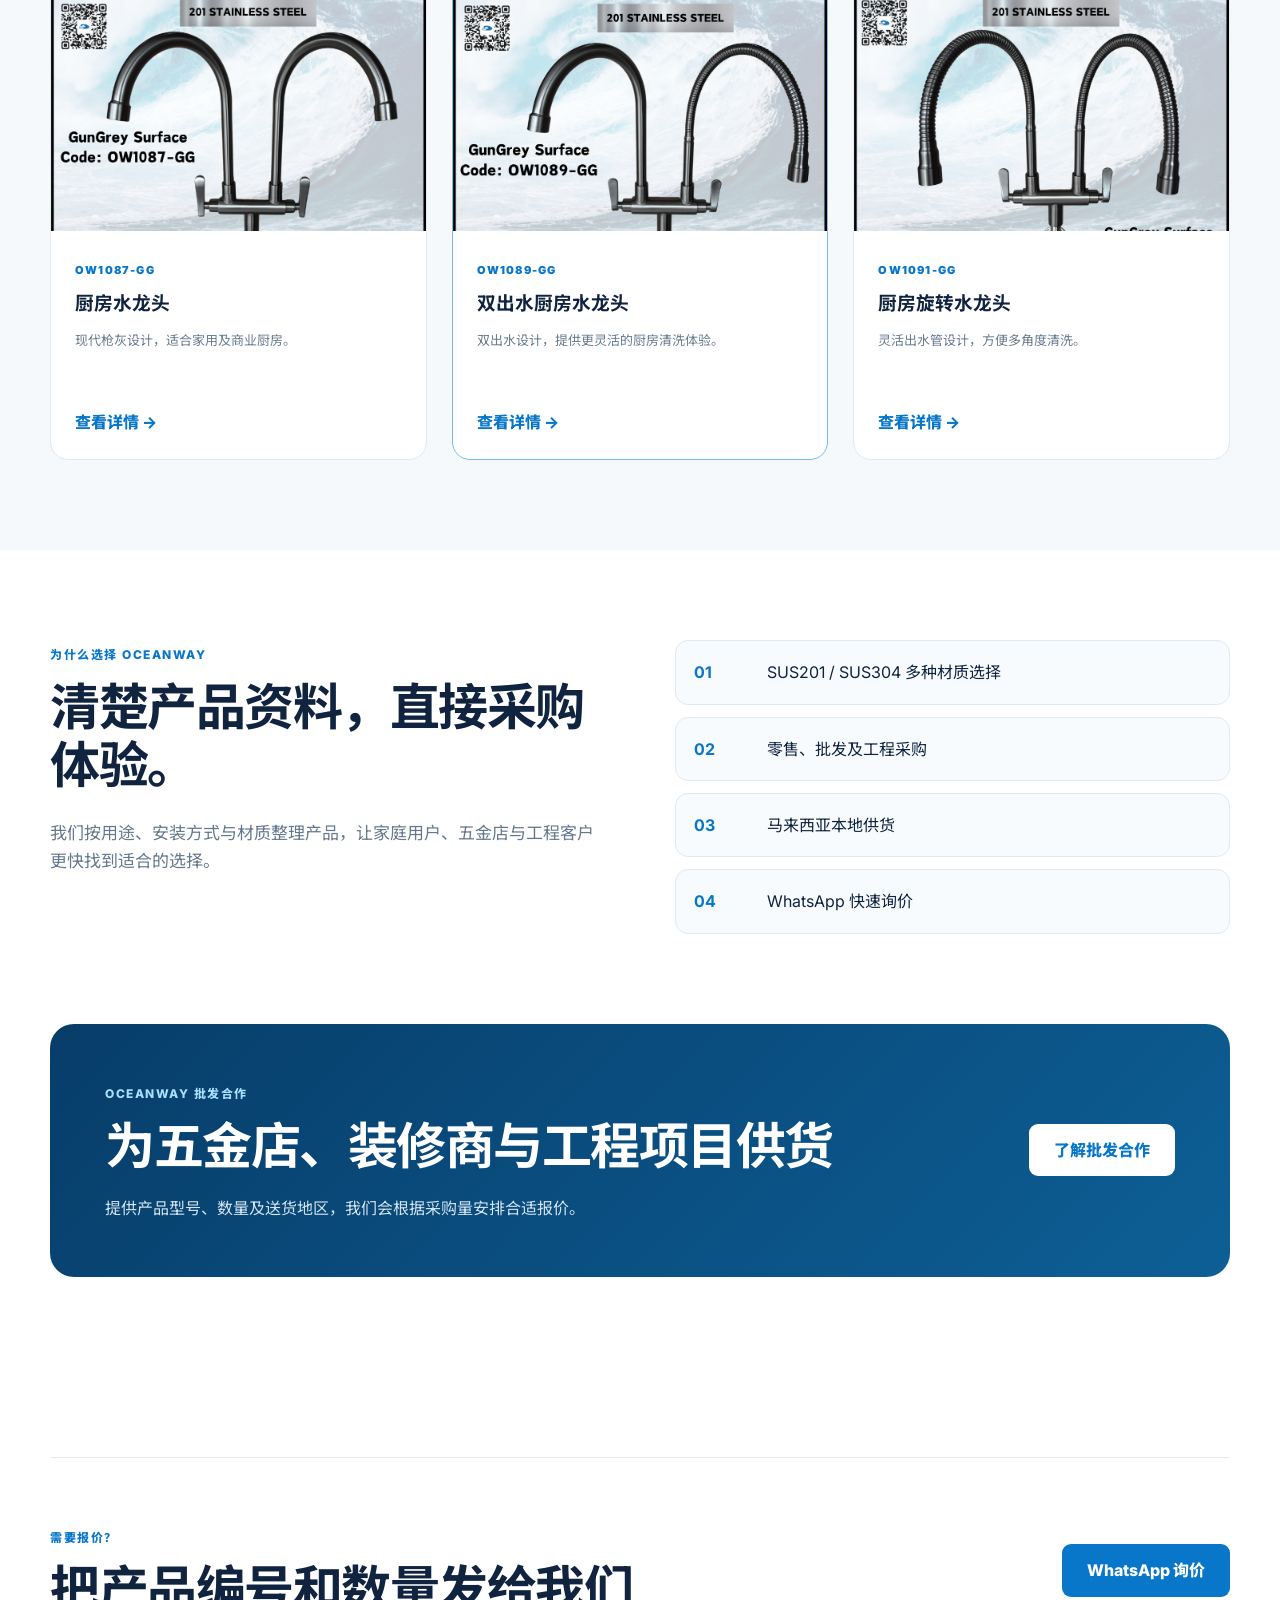
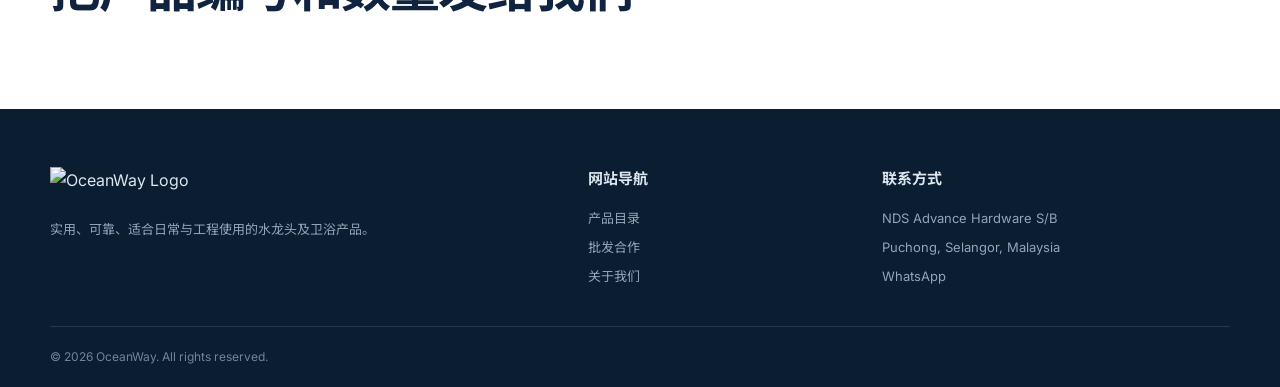
==== commit 7662a8e8: "Build OceanWay V2 Header - Improve header layout - Add WhatsApp button - Update logo - Refine naviga" ====
--- a/index.html
+++ b/index.html
@@ -1,159 +1,126 @@
-<!DOCTYPE html><html lang="zh"><head><meta charset="UTF-8">
-<meta name="viewport" content="width=device-width, initial-scale=1.0">
-<meta name="theme-color" content="#0877c9">
-<link rel="preconnect" href="https://fonts.googleapis.com">
-<link rel="preconnect" href="https://fonts.gstatic.com" crossorigin>
-<link href="https://fonts.googleapis.com/css2?family=Inter:wght@400;500;600;700;800&family=Noto+Sans+SC:wght@400;500;600;700;800&display=swap" rel="stylesheet">
-<link rel="stylesheet" href="assets/styles.css">
-<title>OceanWay Faucet | Malaysia Faucet & Sanitary Supplier</title>
-<meta name="description" content="OceanWay supplies kitchen faucets, bidet sets, shower products, angle valves and drainage accessories in Malaysia. Retail and wholesale enquiries welcome.">
-</head><body><header class="site-header">
-<div class="container nav-wrap">
-<a class="brand" href="index.html">
-<img src="assets/images/oceanway-logo.png" alt="OceanWay Logo" class="brand-logo">
-<span><b>OceanWay</b><small>FAUCET SERIES</small></span>
+<!DOCTYPE html>
+<html lang="zh">
+<head>
+  <meta charset="UTF-8">
+  <meta name="viewport" content="width=device-width, initial-scale=1.0">
+  <meta name="theme-color" content="#0b4f7d">
+  <title>OceanWay Faucet | Kitchen & Bathroom Solutions</title>
+  <meta name="description" content="OceanWay supplies kitchen faucets, bathroom fittings and sanitary accessories for retail, wholesale and project buyers in Malaysia.">
+  <link rel="preconnect" href="https://fonts.googleapis.com">
+  <link rel="preconnect" href="https://fonts.gstatic.com" crossorigin>
+  <link href="https://fonts.googleapis.com/css2?family=Inter:wght@400;500;600;700;800&family=Noto+Sans+SC:wght@400;500;600;700;800&display=swap" rel="stylesheet">
+  <link rel="stylesheet" href="assets/styles.css">
+</head>
+<body>
+  <!-- HEADER -->
+  <header class="site-header">
+    <div class="container header-inner">
+      <a class="brand" href="index.html" aria-label="OceanWay Home">
+        <img src="assets/images/oceanway-logo.png" alt="OceanWay Logo" class="brand-logo">
+      </a>
+      <button class="mobile-menu" id="mobileMenu" aria-label="Open Menu">☰</button>
+      <nav class="main-nav" id="mainNav">
+        <a href="index.html" data-zh="首页" data-en="Home">首页</a>
+        <a href="products.html" data-zh="产品目录" data-en="Products">产品目录</a>
+        <a href="wholesale.html" data-zh="批发合作" data-en="Wholesale">批发合作</a>
+        <a href="about.html" data-zh="关于我们" data-en="About">关于我们</a>
+        <a href="contact.html" data-zh="联系我们" data-en="Contact">联系我们</a>
+      </nav>
+      <button class="language-button" id="languageButton">EN</button>
+      <a
+  class="header-whatsapp whatsapp-link"
+  href="#"
+  data-message="Hi OceanWay, I would like to enquire about your products."
+>
+  WhatsApp 询价
 </a>
-<button class="mobile-menu" aria-label="Menu">☰</button>
-<nav class="main-nav">
-<a href="index.html" data-zh="首页" data-en="Home">首页</a>
-<a href="products.html" data-zh="产品目录" data-en="Products">产品目录</a>
-<a href="wholesale.html" data-zh="批发合作" data-en="Wholesale">批发合作</a>
-<a href="about.html" data-zh="关于我们" data-en="About">关于我们</a>
-<a href="contact.html" data-zh="联系我们" data-en="Contact">联系我们</a>
-</nav>
-<button class="lang-switch">EN</button>
-</div>
-</header>
-<main>
-<section class="hero">
-<div class="container hero-grid">
-<div class="hero-copy">
-<span class="eyebrow" data-zh="马来西亚水龙头与卫浴品牌" data-en="Malaysia Faucet & Sanitary Brand">马来西亚水龙头与卫浴品牌</span>
-<h1 data-zh="打造更好的厨房体验。"data-en="Create a Better Kitchen Experience.">打造更好的厨房体验。</h1>
-<p data-zh="OceanWay 提供厨房水龙头、浴室喷枪、花洒、角阀及排水配件。适合家用、五金零售、装修工程与项目采购。" data-en="OceanWay supplies kitchen faucets, bidet sets, shower products, angle valves and drainage accessories for homes, retailers, contractors and projects.">OceanWay 提供厨房水龙头、浴室喷枪、花洒、角阀及排水配件。适合家用、五金零售、装修工程与项目采购。</p>
-<div class="hero-buttons"><a class="btn primary" href="products.html" data-zh="浏览产品" data-en="Browse Products">浏览产品</a><a class="btn secondary wa-link" href="#" data-message="Hi OceanWay, I would like to request your product catalogue." data-zh="索取产品目录" data-en="Request Catalogue">索取产品目录</a></div>
-<div class="hero-stats"><div><b>201 / 304</b><span data-zh="不锈钢系列" data-en="Stainless Series">不锈钢系列</span></div><div><b>B2B</b><span data-zh="批发与工程" data-en="Wholesale & Projects">批发与工程</span></div><div><b>Malaysia</b><span data-zh="本地供货" data-en="Local Supply">本地供货</span></div></div>
-</div>
-<div class="hero-showcase">
-<div class="hero-product"><img src="assets/images/OW1089-GG.png" alt="OceanWay OW1089"><div><span>FEATURED MODEL</span><b>OW1089</b></div></div>
-<div class="hero-note"><span data-zh="适合" data-en="Suitable for">适合</span><b data-zh="家用 · 五金店 · 工程" data-en="Home · Retail · Projects">家用 · 五金店 · 工程</b></div>
-</div>
-</div></section>
+    </div>
+  </header>
 
-<section class="trust-strip"><div class="container trust-grid">
-<div><span>01</span><b data-zh="多种安装方式" data-en="Multiple Installations">多种安装方式</b><p data-zh="墙式、台式、面盆及配件。" data-en="Wall, deck, basin and accessories.">墙式、台式、面盆及配件。</p></div>
-<div><span>02</span><b data-zh="多种材质选择" data-en="Material Options">多种材质选择</b><p data-zh="SUS201、SUS304、铜体等。" data-en="SUS201, SUS304, copper body and more.">SUS201、SUS304、铜体等。</p></div>
-<div><span>03</span><b data-zh="批发项目报价" data-en="Wholesale Quotations">批发项目报价</b><p data-zh="按型号与数量提供报价。" data-en="Quotations based on model and quantity.">按型号与数量提供报价。</p></div>
-</div></section>
+  <main>
+    <!-- HERO -->
+    <section class="hero">
+      <div class="container hero-grid">
+        <div class="hero-content">
+          <span class="eyebrow" data-zh="马来西亚水龙头与卫浴品牌" data-en="Malaysia Faucet & Sanitary Brand">马来西亚水龙头与卫浴品牌</span>
+          <h1 data-zh="打造更好的厨房与浴室体验。" data-en="Create a better kitchen and bathroom experience.">打造更好的厨房与浴室体验。</h1>
+          <p data-zh="OceanWay 提供厨房水龙头、浴室喷枪、花洒、角阀及排水配件，适合家用、五金零售、装修工程与项目采购。" data-en="OceanWay supplies kitchen faucets, bidet sets, shower products, angle valves and drainage accessories for homes, retailers, contractors and projects.">OceanWay 提供厨房水龙头、浴室喷枪、花洒、角阀及排水配件，适合家用、五金零售、装修工程与项目采购。</p>
+          <div class="hero-actions">
+            <a class="button button-primary" href="products.html" data-zh="浏览产品" data-en="Browse Products">浏览产品</a>
+            <a class="button button-secondary whatsapp-link" href="#" data-message="Hi OceanWay, I would like to request your product catalogue." data-zh="索取产品目录" data-en="Request Catalogue">索取产品目录</a>
+          </div>
+          <div class="hero-highlights">
+            <div><strong>201 / 304</strong><span data-zh="不锈钢系列" data-en="Stainless Series">不锈钢系列</span></div>
+            <div><strong>B2B</strong><span data-zh="批发与工程" data-en="Wholesale & Projects">批发与工程</span></div>
+            <div><strong>Malaysia</strong><span data-zh="本地供货" data-en="Local Supply">本地供货</span></div>
+          </div>
+        </div>
+        <div class="hero-visual">
+          <div class="hero-image-card"><img src="assets/images/OW1089-GG.png" alt="OceanWay OW1089 Kitchen Faucet"></div>
+          <div class="hero-floating-card"><span data-zh="精选型号" data-en="Featured Model">精选型号</span><strong>OW1089-GG</strong></div>
+        </div>
+      </div>
+    </section>
 
-<section class="section">
-<div class="container">
-<div class="section-head"><div><span class="eyebrow" data-zh="产品分类" data-en="Product Categories">产品分类</span><h2 data-zh="选择适合你的系列" data-en="Explore our product range">选择适合你的系列</h2></div><a href="products.html" class="text-link" data-zh="查看全部产品 →" data-en="View All Products →">查看全部产品 →</a></div>
-<div class="category-grid">
-<a href="products.html?category=kitchen"><div class="category-icon">K</div><h3 data-zh="厨房水龙头" data-en="Kitchen Faucets">厨房水龙头</h3><p data-zh="墙式、台式、高弯及旋转款式。" data-en="Wall, deck, high-arc and swivel models.">墙式、台式、高弯及旋转款式。</p></a>
-<a href="products.html?category=bidet"><div class="category-icon">B</div><h3 data-zh="喷枪与双向龙头" data-en="Bidet & Two-Way">喷枪与双向龙头</h3><p data-zh="浴室清洁与双功能用水方案。" data-en="Bathroom cleaning and dual-function water solutions.">浴室清洁与双功能用水方案。</p></a>
-<a href="products.html?category=shower"><div class="category-icon">S</div><h3 data-zh="花洒系列" data-en="Shower Series">花洒系列</h3><p data-zh="增压花洒、软管与配件。" data-en="Pressure shower heads, hoses and accessories.">增压花洒、软管与配件。</p></a>
-<a href="products.html?category=drain"><div class="category-icon">D</div><h3 data-zh="排水配件" data-en="Drainage">排水配件</h3><p data-zh="下水器、排水管与防臭配件。" data-en="Pop-up wastes, traps and drainage accessories.">下水器、排水管与防臭配件。</p></a>
-</div></div></section>
+    <!-- CATEGORIES -->
+    <section class="section">
+      <div class="container">
+        <div class="section-heading">
+          <div><span class="eyebrow" data-zh="产品分类" data-en="Categories">产品分类</span><h2 data-zh="选择适合你的系列" data-en="Explore our product range">选择适合你的系列</h2></div>
+          <a class="text-link" href="products.html" data-zh="查看全部产品 →" data-en="View All Products →">查看全部产品 →</a>
+        </div>
+        <div class="category-grid">
+          <a class="category-card" href="products.html?category=kitchen"><span class="category-number">01</span><h3 data-zh="厨房水龙头" data-en="Kitchen Faucets">厨房水龙头</h3><p data-zh="墙式、台式、高弯与旋转款式。" data-en="Wall, deck, high-arc and swivel models.">墙式、台式、高弯与旋转款式。</p></a>
+          <a class="category-card" href="products.html?category=bidet"><span class="category-number">02</span><h3 data-zh="喷枪与双向龙头" data-en="Bidet & Two-Way">喷枪与双向龙头</h3><p data-zh="浴室清洁与双功能用水方案。" data-en="Bathroom cleaning and dual-function solutions.">浴室清洁与双功能用水方案。</p></a>
+          <a class="category-card" href="products.html?category=shower"><span class="category-number">03</span><h3 data-zh="花洒系列" data-en="Shower Series">花洒系列</h3><p data-zh="增压花洒、软管与配件。" data-en="Pressure showers, hoses and accessories.">增压花洒、软管与配件。</p></a>
+          <a class="category-card" href="products.html?category=drain"><span class="category-number">04</span><h3 data-zh="排水配件" data-en="Drainage">排水配件</h3><p data-zh="下水器、排水管与防臭配件。" data-en="Pop-up wastes, traps and drainage accessories.">下水器、排水管与防臭配件。</p></a>
+        </div>
+      </div>
+    </section>
 
-<section class="section soft"><div class="container">
-<div class="section-head"><div><span class="eyebrow" data-zh="精选产品" data-en="Featured Products">精选产品</span><h2 data-zh="OceanWay 热门型号" data-en="Popular OceanWay models">OceanWay 热门型号</h2></div></div>
-<div class="product-grid"><article class="product-card" data-category="kitchen" data-code="ow1087">
-<a href="product.html?code=OW1087" class="product-image"><img src="assets/images/OW1087.svg" alt="Kitchen Cold Faucet"></a>
-<div class="product-body">
-<div class="product-top"><span class="product-code">OW1087</span><span class="pill">201 Stainless Steel</span></div>
-<h3 data-zh="厨房单冷水龙头" data-en="Kitchen Cold Faucet">厨房单冷水龙头</h3>
-<p data-zh="简约实用设计，适合厨房水槽、洗衣区及日常家用。" data-en="A practical everyday faucet for kitchen sinks, laundry areas and residential use.">简约实用设计，适合厨房水槽、洗衣区及日常家用。</p>
-<div class="product-actions">
-<a class="text-link" href="product.html?code=OW1087" data-zh="查看详情 →" data-en="View Details →">查看详情 →</a>
-<a class="mini-wa wa-link" href="#" data-message="Hi OceanWay, I would like to enquire about OW1087." data-zh="询价" data-en="Enquire">询价</a>
-</div></div>
+    <!-- FEATURED PRODUCTS -->
+    <section class="section section-soft">
+      <div class="container">
+        <div class="section-heading"><div><span class="eyebrow" data-zh="精选产品" data-en="Featured Products">精选产品</span><h2 data-zh="OceanWay 热门型号" data-en="Popular OceanWay Models">OceanWay 热门型号</h2></div></div>
+        <div class="product-grid">
+          <article class="product-card"><a class="product-image" href="product.html?code=OW1087"><img src="assets/images/OW087-GG.png" alt="OceanWay OW1087 Faucet"></a><div class="product-content"><span class="product-code">OW1087-GG</span><h3 data-zh="厨房水龙头" data-en="Kitchen Faucet">厨房水龙头</h3><p data-zh="现代枪灰设计，适合家用及商业厨房。" data-en="Modern gun-grey design for residential and commercial kitchens.">现代枪灰设计，适合家用及商业厨房。</p><a class="text-link" href="product.html?code=OW1087" data-zh="查看详情 →" data-en="View Details →">查看详情 →</a></div></article>
+          <article class="product-card product-card-featured"><span class="featured-label" data-zh="推荐" data-en="Featured">推荐</span><a class="product-image" href="product.html?code=OW1089"><img src="assets/images/OW1089-GG.png" alt="OceanWay OW1089 Faucet"></a><div class="product-content"><span class="product-code">OW1089-GG</span><h3 data-zh="双出水厨房水龙头" data-en="Dual Spout Kitchen Faucet">双出水厨房水龙头</h3><p data-zh="双出水设计，提供更灵活的厨房清洗体验。" data-en="Dual-spout design for a more flexible kitchen washing experience.">双出水设计，提供更灵活的厨房清洗体验。</p><a class="text-link" href="product.html?code=OW1089" data-zh="查看详情 →" data-en="View Details →">查看详情 →</a></div></article>
+          <article class="product-card"><a class="product-image" href="product.html?code=OW1091"><img src="assets/images/OW1091-GG.png" alt="OceanWay OW1091 Faucet"></a><div class="product-content"><span class="product-code">OW1091-GG</span><h3 data-zh="厨房旋转水龙头" data-en="Swivel Kitchen Faucet">厨房旋转水龙头</h3><p data-zh="灵活出水管设计，方便多角度清洗。" data-en="Flexible spout design for convenient multi-angle washing.">灵活出水管设计，方便多角度清洗。</p><a class="text-link" href="product.html?code=OW1091" data-zh="查看详情 →" data-en="View Details →">查看详情 →</a></div></article>
+        </div>
+      </div>
+    </section>
 
-<article class="product-card" data-category="kitchen" data-code="ow1089">
-<a href="product.html?code=OW1089" class="product-image"><img src="assets/images/OW1089.svg" alt="High Arc Kitchen Faucet"></a>
-<div class="product-body">
-<div class="product-top"><span class="product-code">OW1089</span><span class="pill">201 Stainless Steel</span></div>
-<h3 data-zh="厨房高弯水龙头" data-en="High Arc Kitchen Faucet">厨房高弯水龙头</h3>
-<p data-zh="高弯出水设计，提供更大的清洗空间，适合较深水槽。" data-en="High-arc outlet provides more washing space and suits deeper kitchen sinks.">高弯出水设计，提供更大的清洗空间，适合较深水槽。</p>
-<div class="product-actions">
-<a class="text-link" href="product.html?code=OW1089" data-zh="查看详情 →" data-en="View Details →">查看详情 →</a>
-<a class="mini-wa wa-link" href="#" data-message="Hi OceanWay, I would like to enquire about OW1089." data-zh="询价" data-en="Enquire">询价</a>
-</div></div>
+    <!-- WHY OCEANWAY -->
+    <section class="section">
+      <div class="container why-grid">
+        <div><span class="eyebrow" data-zh="为什么选择 OceanWay" data-en="Why OceanWay">为什么选择 OceanWay</span><h2 data-zh="清楚产品资料，直接采购体验。" data-en="Clear product details. Direct sourcing experience.">清楚产品资料，直接采购体验。</h2><p data-zh="我们按用途、安装方式与材质整理产品，让家庭用户、五金店与工程客户更快找到适合的选择。" data-en="We organise products by use, installation and material so homeowners, retailers and project buyers can find suitable options faster.">我们按用途、安装方式与材质整理产品，让家庭用户、五金店与工程客户更快找到适合的选择。</p></div>
+        <div class="why-list"><div><strong>01</strong><span data-zh="SUS201 / SUS304 多种材质选择" data-en="SUS201 / SUS304 material options">SUS201 / SUS304 多种材质选择</span></div><div><strong>02</strong><span data-zh="零售、批发及工程采购" data-en="Retail, wholesale and project supply">零售、批发及工程采购</span></div><div><strong>03</strong><span data-zh="马来西亚本地供货" data-en="Local Malaysia supply">马来西亚本地供货</span></div><div><strong>04</strong><span data-zh="WhatsApp 快速询价" data-en="Fast WhatsApp enquiries">WhatsApp 快速询价</span></div></div>
+      </div>
+    </section>
 
-<article class="product-card" data-category="kitchen" data-code="ow1091">
-<a href="product.html?code=OW1091" class="product-image"><img src="assets/images/OW1091.svg" alt="Swivel Kitchen Faucet"></a>
-<div class="product-body">
-<div class="product-top"><span class="product-code">OW1091</span><span class="pill">201 Stainless Steel</span></div>
-<h3 data-zh="厨房旋转水龙头" data-en="Swivel Kitchen Faucet">厨房旋转水龙头</h3>
-<p data-zh="可旋转出水管设计，方便多角度清洗与双槽使用。" data-en="Swivel spout supports multi-angle washing and double-bowl sink use.">可旋转出水管设计，方便多角度清洗与双槽使用。</p>
-<div class="product-actions">
-<a class="text-link" href="product.html?code=OW1091" data-zh="查看详情 →" data-en="View Details →">查看详情 →</a>
-<a class="mini-wa wa-link" href="#" data-message="Hi OceanWay, I would like to enquire about OW1091." data-zh="询价" data-en="Enquire">询价</a>
-</div></div>
+    <!-- WHOLESALE -->
+    <section class="section wholesale-section">
+      <div class="container wholesale-card">
+        <div><span class="eyebrow eyebrow-light" data-zh="OceanWay 批发合作" data-en="OceanWay Wholesale">OceanWay 批发合作</span><h2 data-zh="为五金店、装修商与工程项目供货" data-en="Supply for retailers, contractors and projects">为五金店、装修商与工程项目供货</h2><p data-zh="提供产品型号、数量及送货地区，我们会根据采购量安排合适报价。" data-en="Share the model, quantity and delivery area, and we will prepare a suitable quotation.">提供产品型号、数量及送货地区，我们会根据采购量安排合适报价。</p></div>
+        <a class="button button-white" href="wholesale.html" data-zh="了解批发合作" data-en="Explore Wholesale">了解批发合作</a>
+      </div>
+    </section>
 
-<article class="product-card" data-category="kitchen" data-code="ow1003">
-<a href="product.html?code=OW1003" class="product-image"><img src="assets/images/OW1003.svg" alt="Wall Mounted Roller Faucet"></a>
-<div class="product-body">
-<div class="product-top"><span class="product-code">OW1003</span><span class="pill">201 Stainless Steel</span></div>
-<h3 data-zh="墙式滚轮厨房水龙头" data-en="Wall Mounted Roller Faucet">墙式滚轮厨房水龙头</h3>
-<p data-zh="墙式安装与滚轮手柄设计，操作顺畅，适合厨房与洗衣区。" data-en="Wall-mounted design with a smooth roller handle for kitchens and laundry areas.">墙式安装与滚轮手柄设计，操作顺畅，适合厨房与洗衣区。</p>
-<div class="product-actions">
-<a class="text-link" href="product.html?code=OW1003" data-zh="查看详情 →" data-en="View Details →">查看详情 →</a>
-<a class="mini-wa wa-link" href="#" data-message="Hi OceanWay, I would like to enquire about OW1003." data-zh="询价" data-en="Enquire">询价</a>
-</div></div>
+    <!-- FINAL CTA -->
+    <section class="section"><div class="container final-cta"><div><span class="eyebrow" data-zh="需要报价？" data-en="Need a quotation?">需要报价？</span><h2 data-zh="把产品编号和数量发给我们" data-en="Send us the model and quantity">把产品编号和数量发给我们</h2></div><a class="button button-primary whatsapp-link" href="#" data-message="Hi OceanWay, I would like to request a quotation." data-zh="WhatsApp 询价" data-en="Enquire on WhatsApp">WhatsApp 询价</a></div></section>
+  </main>
 
-<article class="product-card" data-category="kitchen" data-code="ow1004">
-<a href="product.html?code=OW1004" class="product-image"><img src="assets/images/OW1004.svg" alt="Deck Mounted Roller Faucet"></a>
-<div class="product-body">
-<div class="product-top"><span class="product-code">OW1004</span><span class="pill">201 Stainless Steel</span></div>
-<h3 data-zh="台式滚轮厨房水龙头" data-en="Deck Mounted Roller Faucet">台式滚轮厨房水龙头</h3>
-<p data-zh="现代枪灰外观，台式安装，适合家用与商业厨房。" data-en="Modern gun-grey finish with deck mounting for residential and commercial kitchens.">现代枪灰外观，台式安装，适合家用与商业厨房。</p>
-<div class="product-actions">
-<a class="text-link" href="product.html?code=OW1004" data-zh="查看详情 →" data-en="View Details →">查看详情 →</a>
-<a class="mini-wa wa-link" href="#" data-message="Hi OceanWay, I would like to enquire about OW1004." data-zh="询价" data-en="Enquire">询价</a>
-</div></div>
+  <!-- FOOTER -->
+  <footer class="site-footer">
+    <div class="container footer-grid">
+      <div><img src="assets/images/oceanway-logo.png" alt="OceanWay Logo" class="footer-logo"><p data-zh="实用、可靠、适合日常与工程使用的水龙头及卫浴产品。" data-en="Practical and reliable faucet and sanitary products for daily and project use.">实用、可靠、适合日常与工程使用的水龙头及卫浴产品。</p></div>
+      <div><h3 data-zh="网站导航" data-en="Navigation">网站导航</h3><a href="products.html" data-zh="产品目录" data-en="Products">产品目录</a><a href="wholesale.html" data-zh="批发合作" data-en="Wholesale">批发合作</a><a href="about.html" data-zh="关于我们" data-en="About">关于我们</a></div>
+      <div><h3 data-zh="联系方式" data-en="Contact">联系方式</h3><span>NDS Advance Hardware S/B</span><span>Puchong, Selangor, Malaysia</span><a href="#" class="whatsapp-link" data-message="Hi OceanWay, I would like to know more about your products.">WhatsApp</a></div>
+    </div>
+    <div class="container footer-bottom">© 2026 OceanWay. All rights reserved.</div>
+  </footer>
 
-<article class="product-card" data-category="bidet" data-code="ow1012-gg">
-<a href="product.html?code=OW1012-GG" class="product-image"><img src="assets/images/OW1012-GG.svg" alt="Two-Way Pressure Bidet Set"></a>
-<div class="product-body">
-<div class="product-top"><span class="product-code">OW1012-GG</span><span class="pill">Copper Body</span></div>
-<h3 data-zh="双向增压喷枪龙头套装" data-en="Two-Way Pressure Bidet Set">双向增压喷枪龙头套装</h3>
-<p data-zh="双向出水设计，配增压喷枪与喷枪架，适合浴室清洁。" data-en="Two-way outlet with pressure bidet head and holder for everyday bathroom cleaning.">双向出水设计，配增压喷枪与喷枪架，适合浴室清洁。</p>
-<div class="product-actions">
-<a class="text-link" href="product.html?code=OW1012-GG" data-zh="查看详情 →" data-en="View Details →">查看详情 →</a>
-<a class="mini-wa wa-link" href="#" data-message="Hi OceanWay, I would like to enquire about OW1012-GG." data-zh="询价" data-en="Enquire">询价</a>
-</div></div></article></div>
-</div></section>
-
-<section class="section b2b-section"><div class="container b2b-box">
-<div><span class="eyebrow light" data-zh="OceanWay 批发合作" data-en="OceanWay Wholesale">OceanWay 批发合作</span><h2 data-zh="为五金店、装修商与工程项目供货" data-en="Supply for retailers, contractors and projects">为五金店、装修商与工程项目供货</h2><p data-zh="告诉我们需要的产品型号、数量及送货地区，我们会根据采购量提供合适报价。" data-en="Share the model, quantity and delivery area, and we will prepare a suitable quotation based on your purchase volume.">告诉我们需要的产品型号、数量及送货地区，我们会根据采购量提供合适报价。</p><a class="btn white" href="wholesale.html" data-zh="了解批发合作" data-en="Explore Wholesale">了解批发合作</a></div>
-<div class="b2b-points"><div><b data-zh="产品目录" data-en="Product Catalogue">产品目录</b><span data-zh="按系列查看产品" data-en="Browse by category">按系列查看产品</span></div><div><b data-zh="数量报价" data-en="Volume Pricing">数量报价</b><span data-zh="按型号与采购量报价" data-en="Based on model and quantity">按型号与采购量报价</span></div><div><b data-zh="本地供货" data-en="Local Supply">本地供货</b><span data-zh="马来西亚境内安排配送" data-en="Malaysia delivery arrangement">马来西亚境内安排配送</span></div></div>
-</div></section>
-
-<section class="section"><div class="container about-preview">
-<div class="about-visual"><span>OCEANWAY</span></div>
-<div><span class="eyebrow" data-zh="关于 OceanWay" data-en="About OceanWay">关于 OceanWay</span><h2 data-zh="实用设计，可靠选择" data-en="Practical design. Reliable choice.">实用设计，可靠选择</h2><p data-zh="我们专注于适合日常使用与工程采购的水龙头及卫浴产品，并通过清楚的产品资料、快速询价与本地供货，为客户提供更直接的采购体验。" data-en="We focus on faucet and sanitary products for everyday use and project sourcing, supported by clear product information, fast quotations and local supply.">我们专注于适合日常使用与工程采购的水龙头及卫浴产品，并通过清楚的产品资料、快速询价与本地供货，为客户提供更直接的采购体验。</p><a class="text-link" href="about.html" data-zh="了解品牌 →" data-en="Learn More →">了解品牌 →</a></div>
-</div></section>
-
-<section class="section cta-section"><div class="container cta-box"><div><span class="eyebrow" data-zh="需要报价？" data-en="Need a quotation?">需要报价？</span><h2 data-zh="把产品编号和数量发给我们" data-en="Send us the model and quantity">把产品编号和数量发给我们</h2><p data-zh="我们会通过 WhatsApp 回复零售、批发或工程采购询价。" data-en="We respond to retail, wholesale and project enquiries through WhatsApp.">我们会通过 WhatsApp 回复零售、批发或工程采购询价。</p></div><a class="btn primary wa-link" href="#" data-message="Hi OceanWay, I would like to request a quotation." data-zh="WhatsApp 询价" data-en="Enquire on WhatsApp">WhatsApp 询价</a></div></section>
-</main><footer class="site-footer">
-<div class="container footer-grid">
-<div>
-<a class="brand footer-brand" href="index.html"><img src="assets/images/Oceanway-LOGO.png" alt="OceanWay Logo" class="brand-logo"><span><b>OceanWay</b><small>FAUCET SERIES</small></span></a>
-<p data-zh="实用、可靠、适合日常与工程使用的水龙头及卫浴产品。" data-en="Practical and reliable faucet and sanitary products for daily and project use.">实用、可靠、适合日常与工程使用的水龙头及卫浴产品。</p>
-</div>
-<div><h4 data-zh="网站导航" data-en="Navigation">网站导航</h4>
-<a href="products.html" data-zh="产品目录" data-en="Products">产品目录</a>
-<a href="wholesale.html" data-zh="批发合作" data-en="Wholesale">批发合作</a>
-<a href="about.html" data-zh="关于我们" data-en="About">关于我们</a>
-</div>
-<div><h4 data-zh="联系方式" data-en="Contact">联系方式</h4>
-<span>NDS Advance Hardware S/B</span>
-<span>Puchong, Selangor, Malaysia</span>
-<a href="#" class="wa-link" data-message="Hi OceanWay, I would like to know more about your products.">WhatsApp</a>
-</div>
-</div>
-<div class="container footer-bottom"><span>© 2026 OceanWay. All rights reserved.</span><span data-zh="网站内容可自行修改" data-en="Website content is editable">网站内容可自行修改</span></div>
-</footer>
-<a class="floating-wa wa-link" href="#" data-message="Hi OceanWay, I would like to enquire about your products.">WA</a>
-<script src="assets/script.js"></script></body></html>
+  <a class="floating-whatsapp whatsapp-link" href="#" data-message="Hi OceanWay, I would like to enquire about your products." aria-label="WhatsApp">WA</a>
+  <script src="assets/script.js"></script>
+</body>
+</html>
--- a/assets/styles.css
+++ b/assets/styles.css
@@ -1 +1,634 @@
-*{box-sizing:border-box}html{scroll-behavior:smooth}body{margin:0;font-family:Inter,"Noto Sans SC",Arial,sans-serif;color:#10233f;background:#fff;line-height:1.65}.container{width:min(1160px,calc(100% - 40px));margin:auto}.site-header{position:sticky;top:0;z-index:50;background:rgba(255,255,255,.94);backdrop-filter:blur(14px);border-bottom:1px solid #e4ebf2}.nav-wrap{height:76px;display:flex;align-items:center;gap:28px}.brand{display:flex;align-items:center;gap:10px;text-decoration:none;color:#10233f;margin-right:auto}.brand-icon{width:40px;height:40px;border-radius:50%;display:grid;place-items:center;background:#0877c9;color:#fff;font-size:22px;font-weight:800}.brand b,.brand small{display:block;line-height:1.1}.brand small{font-size:9px;letter-spacing:1.8px;color:#6c7d90;margin-top:5px}.main-nav{display:flex;gap:25px}.main-nav a{font-size:14px;color:#29405b;text-decoration:none;font-weight:700}.main-nav a:hover{color:#0877c9}.lang-switch,.mobile-menu{border:1px solid #d7e0e9;background:#fff;border-radius:8px;padding:8px 12px;font-weight:800;color:#10233f}.mobile-menu{display:none;font-size:20px}.hero{padding:92px 0 72px;background:linear-gradient(135deg,#f8fcff,#eaf5fd)}.hero-grid{display:grid;grid-template-columns:1.05fr .95fr;gap:65px;align-items:center}.eyebrow{display:inline-block;font-size:12px;font-weight:800;letter-spacing:1.6px;text-transform:uppercase;color:#0877c9;margin-bottom:14px}.eyebrow.light{color:#9ad8ff}.hero h1,.page-hero h1{font-size:clamp(44px,6vw,72px);line-height:1.06;letter-spacing:-2.4px;margin:0 0 25px}.hero p,.page-hero p{font-size:18px;color:#5c7088;max-width:730px}.hero-buttons{display:flex;gap:14px;margin:34px 0}.btn{display:inline-flex;align-items:center;justify-content:center;border-radius:9px;padding:13px 22px;text-decoration:none;font-weight:800;border:1px solid transparent;cursor:pointer}.btn.primary{background:#0877c9;color:#fff}.btn.secondary{border-color:#b7c7d7;color:#18324f;background:#fff}.btn.white{background:#fff;color:#0877c9}.hero-stats{display:flex;gap:35px;margin-top:35px}.hero-stats div{display:flex;flex-direction:column}.hero-stats b{font-size:16px}.hero-stats span{font-size:12px;color:#71839a}.hero-showcase{position:relative;min-height:470px}.hero-product{position:absolute;inset:0 25px 20px 0;background:#0a406f;border-radius:28px;overflow:hidden;box-shadow:0 35px 70px rgba(7,61,105,.25)}.hero-product img{width:100%;height:100%;object-fit:cover;opacity:.95}.hero-product div{position:absolute;bottom:28px;left:30px;color:#fff}.hero-product span,.hero-product b{display:block}.hero-product span{font-size:10px;letter-spacing:1.5px}.hero-product b{font-size:26px}.hero-note{position:absolute;right:0;top:55px;background:#fff;border-radius:14px;padding:18px 21px;box-shadow:0 16px 38px rgba(15,42,70,.16)}.hero-note span,.hero-note b{display:block}.hero-note span{font-size:11px;color:#738397}.hero-note b{font-size:14px}.trust-strip{padding:26px 0;border-bottom:1px solid #e5ebf2}.trust-grid{display:grid;grid-template-columns:repeat(3,1fr);gap:28px}.trust-grid>div{display:grid;grid-template-columns:auto 1fr;column-gap:13px}.trust-grid>div>span{grid-row:1/3;color:#0877c9;font-weight:800}.trust-grid b{font-size:15px}.trust-grid p{font-size:12px;color:#718096;margin:2px 0}.section{padding:86px 0}.soft{background:#f7fafc}.section-head{display:flex;align-items:end;justify-content:space-between;gap:30px;margin-bottom:35px}.section h2,.b2b-box h2,.about-preview h2,.cta-box h2{font-size:clamp(32px,4vw,48px);line-height:1.15;letter-spacing:-1.2px;margin:0}.text-link{color:#0877c9;text-decoration:none;font-weight:800}.category-grid{display:grid;grid-template-columns:repeat(4,1fr);gap:20px}.category-grid a{padding:26px;border:1px solid #e4eaf1;border-radius:16px;text-decoration:none;color:#10233f;background:#fff;transition:.2s}.category-grid a:hover{transform:translateY(-5px);box-shadow:0 18px 40px rgba(22,55,90,.1)}.category-icon{width:47px;height:47px;display:grid;place-items:center;border-radius:12px;background:#edf7fe;color:#0877c9;font-weight:800}.category-grid h3{margin:18px 0 8px}.category-grid p{font-size:13px;color:#718196}.product-grid{display:grid;grid-template-columns:repeat(3,1fr);gap:24px}.product-card{background:#fff;border:1px solid #e2e9f0;border-radius:17px;overflow:hidden;transition:.22s}.product-card:hover{transform:translateY(-5px);box-shadow:0 18px 45px rgba(26,60,95,.1)}.product-image{display:block;height:235px;background:#eef4f8}.product-image img{width:100%;height:100%;object-fit:cover}.product-body{padding:22px}.product-top{display:flex;justify-content:space-between;gap:12px;align-items:center}.product-code{color:#0877c9;font-size:11px;font-weight:900;letter-spacing:1.2px}.pill{font-size:9px;padding:4px 8px;border-radius:20px;background:#eef5fa;color:#5e7388}.product-body h3{margin:8px 0}.product-body p{font-size:13px;color:#6d7e91;min-height:64px}.product-actions{display:flex;align-items:center;justify-content:space-between;gap:10px;margin-top:16px}.mini-wa{padding:6px 10px;background:#eaf9ef;color:#15803d;text-decoration:none;border-radius:7px;font-size:11px;font-weight:800}.b2b-section{background:#f7fafc;padding-top:0}.b2b-box{display:grid;grid-template-columns:1.3fr .7fr;gap:50px;background:#073d69;color:#fff;padding:55px;border-radius:24px}.b2b-box p{color:#d1e3ef}.b2b-points{display:grid;gap:12px}.b2b-points div{padding:17px;border-radius:12px;background:rgba(255,255,255,.1);border:1px solid rgba(255,255,255,.13)}.b2b-points b,.b2b-points span{display:block}.b2b-points span{font-size:12px;color:#b9d3e5}.about-preview,.about-story{display:grid;grid-template-columns:.9fr 1.1fr;gap:65px;align-items:center}.about-visual{height:390px;border-radius:22px;background:linear-gradient(135deg,#e8f3f9,#f9fcfe);display:grid;place-items:center}.about-visual span{font-size:42px;font-weight:900;letter-spacing:7px;color:#8ba9bf;transform:rotate(-7deg)}.about-preview p,.about-story p{color:#64778d;font-size:17px}.cta-section{padding-top:0}.cta-box{display:flex;align-items:center;justify-content:space-between;gap:30px;border-top:1px solid #e3eaf1;padding-top:65px}.page-hero{padding:75px 0;background:#f6fbff}.page-hero.dark{background:#073d69;color:#fff}.page-hero.dark p{color:#d0e2ee}.catalog-toolbar{display:flex;justify-content:space-between;gap:25px;align-items:center;margin-bottom:30px}.filter-buttons{display:flex;flex-wrap:wrap;gap:8px}.filter-btn{border:1px solid #dce5ee;background:#fff;border-radius:999px;padding:8px 13px;font-weight:700;color:#425a73;cursor:pointer}.filter-btn.active{background:#0877c9;color:#fff;border-color:#0877c9}#productSearch{width:240px;padding:10px 13px;border:1px solid #d6e0ea;border-radius:9px}.empty-state{text-align:center;padding:50px;color:#718096}.process-grid,.value-grid{display:grid;grid-template-columns:repeat(4,1fr);gap:20px}.process-grid>div,.value-grid>div{padding:25px;border:1px solid #e3eaf1;border-radius:15px}.process-grid span,.value-grid span{color:#0877c9;font-weight:900}.process-grid p,.value-grid p{font-size:13px;color:#708096}.two-col{display:grid;grid-template-columns:1fr 1fr;gap:60px;align-items:start}.check-list{display:grid;gap:12px;margin-top:25px}.check-list div{padding:13px 15px;border:1px solid #dde7ef;border-radius:10px;background:#fff}.quote-panel{background:#fff;padding:32px;border-radius:17px;border:1px solid #e2e9f0}.quote-panel ul{padding-left:20px;color:#66798d}.faq{max-width:850px}.faq details{border-bottom:1px solid #dce5ed;padding:17px 0}.faq summary{font-weight:800;cursor:pointer}.faq p{color:#687b90}.company-card{display:flex;justify-content:space-between;align-items:center;gap:25px;padding:35px;border:1px solid #e1e9f0;border-radius:17px}.contact-grid{display:grid;grid-template-columns:.8fr 1.2fr;gap:55px}.contact-info{display:grid;gap:16px}.contact-info div{padding:20px;border:1px solid #e3eaf1;border-radius:13px}.contact-info span,.contact-info b{display:block}.contact-info span{font-size:11px;color:#7a899a;text-transform:uppercase}.contact-form{display:grid;grid-template-columns:1fr 1fr;gap:18px}.contact-form label{display:flex;flex-direction:column;gap:7px;font-size:12px;font-weight:700}.contact-form label:nth-last-of-type(1){grid-column:1/3}.contact-form input,.contact-form select,.contact-form textarea{width:100%;padding:12px;border:1px solid #d6e0e9;border-radius:8px;font:inherit}.contact-form button{grid-column:1/3}.product-detail{display:grid;grid-template-columns:1fr 1fr;gap:55px;align-items:start}.detail-image img{width:100%;border-radius:20px;border:1px solid #e1e9f0}.detail-info h1{font-size:46px;line-height:1.1;margin:10px 0}.spec-table{margin:25px 0;border-top:1px solid #e1e8ef}.spec-row{display:grid;grid-template-columns:150px 1fr;padding:12px 0;border-bottom:1px solid #e1e8ef}.spec-row span{color:#718196;font-size:13px}.site-footer{background:#0c1d2f;color:#dce6ef;padding:55px 0 20px}.footer-grid{display:grid;grid-template-columns:1.4fr .7fr 1fr;gap:45px}.footer-grid>div{display:flex;flex-direction:column;gap:8px}.footer-grid p,.footer-grid a,.footer-grid span{color:#91a4b7;text-decoration:none;font-size:13px}.footer-brand{color:#fff;margin-bottom:10px}.footer-bottom{border-top:1px solid #26384a;margin-top:35px;padding-top:18px;display:flex;justify-content:space-between;color:#74879a;font-size:12px}.floating-wa{position:fixed;right:20px;bottom:20px;width:56px;height:56px;border-radius:50%;display:grid;place-items:center;background:#22c55e;color:#fff;text-decoration:none;font-weight:900;box-shadow:0 12px 30px rgba(34,197,94,.35);z-index:25}@media(max-width:920px){.main-nav{display:none;position:absolute;top:76px;left:0;right:0;background:#fff;padding:22px;flex-direction:column;border-bottom:1px solid #e3eaf1}.main-nav.open{display:flex}.mobile-menu{display:block}.hero-grid,.b2b-box,.about-preview,.about-story,.two-col,.contact-grid,.product-detail{grid-template-columns:1fr}.category-grid,.process-grid,.value-grid{grid-template-columns:1fr 1fr}.product-grid{grid-template-columns:1fr 1fr}.hero-showcase{min-height:390px}.catalog-toolbar{align-items:flex-start;flex-direction:column}#productSearch{width:100%}}@media(max-width:620px){.container{width:min(100% - 26px,1160px)}.hero{padding:62px 0 45px}.hero h1,.page-hero h1{font-size:42px}.hero-buttons,.hero-stats,.cta-box,.company-card,.footer-bottom{flex-direction:column;align-items:flex-start}.btn{width:100%}.category-grid,.process-grid,.value-grid,.product-grid,.footer-grid{grid-template-columns:1fr}.section{padding:62px 0}.section-head{align-items:flex-start;flex-direction:column}.b2b-box{padding:32px 23px}.hero-showcase{min-height:320px}.about-visual{height:270px}.about-visual span{font-size:25px}.contact-form{grid-template-columns:1fr}.contact-form label:nth-last-of-type(1),.contact-form button{grid-column:1}.spec-row{grid-template-columns:110px 1fr}.nav-wrap{gap:10px}}+* {
+    box-sizing: border-box
+}
+
+html {
+    scroll-behavior: smooth
+}
+
+body {
+    margin: 0;
+    font-family: Inter, "Noto Sans SC", Arial, sans-serif;
+    color: #10233f;
+    background: #fff;
+    line-height: 1.65
+}
+
+img {
+    max-width: 100%;
+    display: block
+}
+
+.container {
+    width: min(1180px, calc(100% - 40px));
+    margin: 0 auto
+}
+
+.section {
+    padding: 90px 0
+}
+
+.section-soft {
+    background: #f5f9fc
+}
+
+.eyebrow {
+    display: inline-block;
+    margin-bottom: 14px;
+    color: #0877c9;
+    font-size: 12px;
+    font-weight: 800;
+    letter-spacing: 1.5px;
+    text-transform: uppercase
+}
+
+.eyebrow-light {
+    color: #a7ddff
+}
+
+h1,
+h2,
+h3,
+p {
+    margin-top: 0
+}
+
+h1,
+h2 {
+    letter-spacing: -1.5px
+}
+
+h2 {
+    margin-bottom: 0;
+    font-size: clamp(32px, 4vw, 50px);
+    line-height: 1.15
+}
+
+.button {
+    display: inline-flex;
+    align-items: center;
+    justify-content: center;
+    min-height: 50px;
+    padding: 12px 24px;
+    border: 1px solid transparent;
+    border-radius: 9px;
+    text-decoration: none;
+    font-weight: 800;
+    transition: .2s
+}
+
+.button:hover {
+    transform: translateY(-2px)
+}
+
+.button-primary {
+    color: #fff;
+    background: #0877c9
+}
+
+.button-secondary {
+    color: #16324f;
+    background: #fff;
+    border-color: #b7c8d8
+}
+
+.button-white {
+    color: #0877c9;
+    background: #fff
+}
+
+.text-link {
+    color: #0877c9;
+    text-decoration: none;
+    font-weight: 800
+}
+
+.site-header {
+    position: sticky;
+    top: 0;
+    z-index: 50;
+    background: rgba(255, 255, 255, .95);
+    border-bottom: 1px solid #e1e9f0;
+    backdrop-filter: blur(14px)
+}
+
+.header-inner {
+    min-height: 80px;
+    display: flex;
+    align-items: center;
+    gap: 28px
+}
+
+.brand {
+    margin-right: auto;
+    display: inline-flex;
+    align-items: center
+}
+
+.brand-logo {
+    width: 120px;
+    height: auto;
+    object-fit: contain;
+
+    object-position: left center;
+}
+
+.main-nav {
+    display: flex;
+    align-items: center;
+    gap: 28px
+}
+
+.main-nav a {
+    color: #203852;
+    text-decoration: none;
+    font-size: 14px;
+    font-weight: 700
+}
+
+.main-nav a:hover {
+    color: #0877c9
+}
+
+.language-button {
+  padding: 11px 16px;
+  color: #10233f;
+  background: #ffffff;
+  border: 1px solid #d7e1ea;
+  border-radius: 10px;
+  font-weight: 800;
+  cursor: pointer;
+}
+.header-whatsapp {
+  display: inline-flex;
+  align-items: center;
+  justify-content: center;
+  min-height: 48px;
+  padding: 10px 22px;
+  color: #ffffff;
+  background: #0877c9;
+  border-radius: 10px;
+  text-decoration: none;
+  font-size: 14px;
+  font-weight: 800;
+  white-space: nowrap;
+  box-shadow: 0 8px 20px rgba(8, 119, 201, 0.2);
+  transition: 0.2s ease;
+}
+
+.header-whatsapp:hover {
+  background: #0666ad;
+  transform: translateY(-2px);
+}
+
+.header-whatsapp:hover {
+    background: #0665ad;
+    transform: translateY(-2px);
+}
+.mobile-menu {
+    padding: 9px 13px;
+    color: #10233f;
+    background: #fff;
+    border: 1px solid #d7e1ea;
+    border-radius: 8px;
+    font-weight: 800;
+    cursor: pointer
+}
+
+.mobile-menu {
+    display: none;
+    font-size: 20px
+}
+
+.hero {
+    overflow: hidden;
+    padding: 95px 0 75px;
+    background: radial-gradient(circle at top right, rgba(80, 174, 232, .18), transparent 34%), linear-gradient(135deg, #f9fcff, #eaf5fd)
+}
+
+.hero-grid {
+    display: grid;
+    grid-template-columns: 1.05fr .95fr;
+    gap: 70px;
+    align-items: center
+}
+
+.hero-content h1 {
+    max-width: 760px;
+    margin-bottom: 26px;
+    font-size: clamp(48px, 6.5vw, 78px);
+    line-height: 1.04
+}
+
+.hero-content>p {
+    max-width: 680px;
+    margin-bottom: 0;
+    color: #5c7087;
+    font-size: 18px
+}
+
+.hero-actions {
+    display: flex;
+    gap: 14px;
+    margin: 35px 0
+}
+
+.hero-highlights {
+    display: flex;
+    gap: 38px
+}
+
+.hero-highlights div {
+    display: flex;
+    flex-direction: column
+}
+
+.hero-highlights strong {
+    font-size: 16px
+}
+
+.hero-highlights span {
+    color: #728298;
+    font-size: 12px
+}
+
+.hero-visual {
+    position: relative
+}
+
+.hero-image-card {
+    overflow: hidden;
+    min-height: 520px;
+    border-radius: 28px;
+    background: #dcebf5;
+    box-shadow: 0 32px 70px rgba(22, 68, 106, .22)
+}
+
+.hero-image-card img {
+    width: 100%;
+    height: 520px;
+    object-fit: cover
+}
+
+.hero-floating-card {
+    position: absolute;
+    right: -20px;
+    top: 55px;
+    min-width: 190px;
+    padding: 18px 22px;
+    background: #fff;
+    border-radius: 14px;
+    box-shadow: 0 16px 40px rgba(15, 42, 70, .16)
+}
+
+.hero-floating-card span,
+.hero-floating-card strong {
+    display: block
+}
+
+.hero-floating-card span {
+    color: #75869a;
+    font-size: 11px
+}
+
+.hero-floating-card strong {
+    margin-top: 4px;
+    font-size: 16px
+}
+
+.section-heading {
+    display: flex;
+    align-items: end;
+    justify-content: space-between;
+    gap: 30px;
+    margin-bottom: 38px
+}
+
+.category-grid {
+    display: grid;
+    grid-template-columns: repeat(4, 1fr);
+    gap: 20px
+}
+
+.category-card {
+    min-height: 220px;
+    padding: 28px;
+    color: #10233f;
+    background: #fff;
+    border: 1px solid #e0e8f0;
+    border-radius: 17px;
+    text-decoration: none;
+    transition: .22s
+}
+
+.category-card:hover {
+    transform: translateY(-6px);
+    box-shadow: 0 18px 45px rgba(25, 58, 92, .11)
+}
+
+.category-number {
+    color: #0877c9;
+    font-weight: 900
+}
+
+.category-card h3 {
+    margin: 40px 0 8px;
+    font-size: 19px
+}
+
+.category-card p {
+    color: #6f8093;
+    font-size: 13px
+}
+
+.product-grid {
+    display: grid;
+    grid-template-columns: repeat(3, 1fr);
+    gap: 25px
+}
+
+.product-card {
+    position: relative;
+    overflow: hidden;
+    background: #fff;
+    border: 1px solid #e0e8f0;
+    border-radius: 18px;
+    transition: .22s
+}
+
+.product-card:hover {
+    transform: translateY(-6px);
+    box-shadow: 0 20px 48px rgba(25, 58, 92, .11)
+}
+
+.product-card-featured {
+    border-color: #75bde8
+}
+
+.featured-label {
+    position: absolute;
+    top: 16px;
+    right: 16px;
+    z-index: 2;
+    padding: 6px 11px;
+    color: #fff;
+    background: #0877c9;
+    border-radius: 999px;
+    font-size: 10px;
+    font-weight: 800
+}
+
+.product-image {
+    display: block;
+    height: 300px;
+    overflow: hidden;
+    background: #eef5f9
+}
+
+.product-image img {
+    width: 100%;
+    height: 100%;
+    object-fit: cover
+}
+
+.product-content {
+    padding: 24px
+}
+
+.product-code {
+    color: #0877c9;
+    font-size: 11px;
+    font-weight: 900;
+    letter-spacing: 1.2px
+}
+
+.product-content h3 {
+    margin: 8px 0 10px
+}
+
+.product-content p {
+    min-height: 66px;
+    color: #6a7c90;
+    font-size: 13px
+}
+
+.why-grid {
+    display: grid;
+    grid-template-columns: 1fr 1fr;
+    gap: 70px;
+    align-items: start
+}
+
+.why-grid>div:first-child p {
+    margin-top: 25px;
+    color: #65788d;
+    font-size: 17px
+}
+
+.why-list {
+    display: grid;
+    gap: 12px
+}
+
+.why-list div {
+    display: grid;
+    grid-template-columns: 55px 1fr;
+    gap: 18px;
+    align-items: center;
+    padding: 18px;
+    background: #f8fbfd;
+    border: 1px solid #e1e9f0;
+    border-radius: 13px
+}
+
+.why-list strong {
+    color: #0877c9
+}
+
+.wholesale-section {
+    padding-top: 0
+}
+
+.wholesale-card {
+    display: flex;
+    align-items: center;
+    justify-content: space-between;
+    gap: 45px;
+    padding: 55px;
+    color: #fff;
+    background: linear-gradient(135deg, #073d69, #0d5f96);
+    border-radius: 24px
+}
+
+.wholesale-card p {
+    max-width: 720px;
+    margin: 20px 0 0;
+    color: #d2e4ef
+}
+
+.final-cta {
+    display: flex;
+    align-items: center;
+    justify-content: space-between;
+    gap: 35px;
+    padding-top: 65px;
+    border-top: 1px solid #e1e8ef
+}
+
+.site-footer {
+    padding: 58px 0 20px;
+    color: #dce6ef;
+    background: #0b1d30
+}
+
+.footer-grid {
+    display: grid;
+    grid-template-columns: 1.4fr .7fr 1fr;
+    gap: 50px
+}
+
+.footer-logo {
+    width: 175px;
+    max-height: 65px;
+    object-fit: contain;
+    object-position: left center;
+    margin-bottom: 18px
+}
+
+.footer-grid>div {
+    display: flex;
+    flex-direction: column;
+    gap: 8px
+}
+
+.footer-grid h3 {
+    margin-bottom: 8px;
+    font-size: 15px
+}
+
+.footer-grid p,
+.footer-grid a,
+.footer-grid span {
+    color: #92a5b8;
+    text-decoration: none;
+    font-size: 13px
+}
+
+.footer-bottom {
+    margin-top: 38px;
+    padding-top: 20px;
+    color: #718599;
+    border-top: 1px solid #26384b;
+    font-size: 12px
+}
+
+.floating-whatsapp {
+    position: fixed;
+    right: 22px;
+    bottom: 22px;
+    z-index: 30;
+    width: 58px;
+    height: 58px;
+    display: grid;
+    place-items: center;
+    color: #fff;
+    background: #22c55e;
+    border-radius: 50%;
+    box-shadow: 0 12px 30px rgba(34, 197, 94, .35);
+    text-decoration: none;
+    font-weight: 900
+}
+
+@media(max-width:950px) {
+    .mobile-menu {
+        display: block
+    }
+
+    .main-nav {
+        position: absolute;
+        top: 78px;
+        left: 0;
+        right: 0;
+        display: none;
+        flex-direction: column;
+        align-items: flex-start;
+        padding: 22px;
+        background: #fff;
+        border-bottom: 1px solid #e1e8ef
+    }
+
+    .main-nav.open {
+        display: flex
+    }
+
+    .hero-grid,
+    .why-grid {
+        grid-template-columns: 1fr
+    }
+
+    .category-grid,
+    .product-grid {
+        grid-template-columns: repeat(2, 1fr)
+    }
+
+    .hero-visual {
+        max-width: 720px
+    }
+}
+
+@media(max-width:640px) {
+    .container {
+        width: min(100% - 26px, 1180px)
+    }
+
+    .section {
+        padding: 65px 0
+    }
+
+    .brand-logo {
+        width: 145px
+    }
+
+    .hero {
+        padding: 65px 0 50px
+    }
+
+    .hero-content h1 {
+        font-size: 45px
+    }
+
+    .hero-actions,
+    .hero-highlights,
+    .section-heading,
+    .wholesale-card,
+    .final-cta {
+        flex-direction: column;
+        align-items: flex-start
+    }
+
+    .button {
+        width: 100%
+    }
+
+    .category-grid,
+    .product-grid,
+    .footer-grid {
+        grid-template-columns: 1fr
+    }
+
+    .hero-image-card {
+        min-height: 380px
+    }
+
+    .hero-image-card img {
+        height: 380px
+    }
+
+    .hero-floating-card {
+        right: 10px
+    }
+
+    .wholesale-card {
+        padding: 34px 24px
+    }
+}
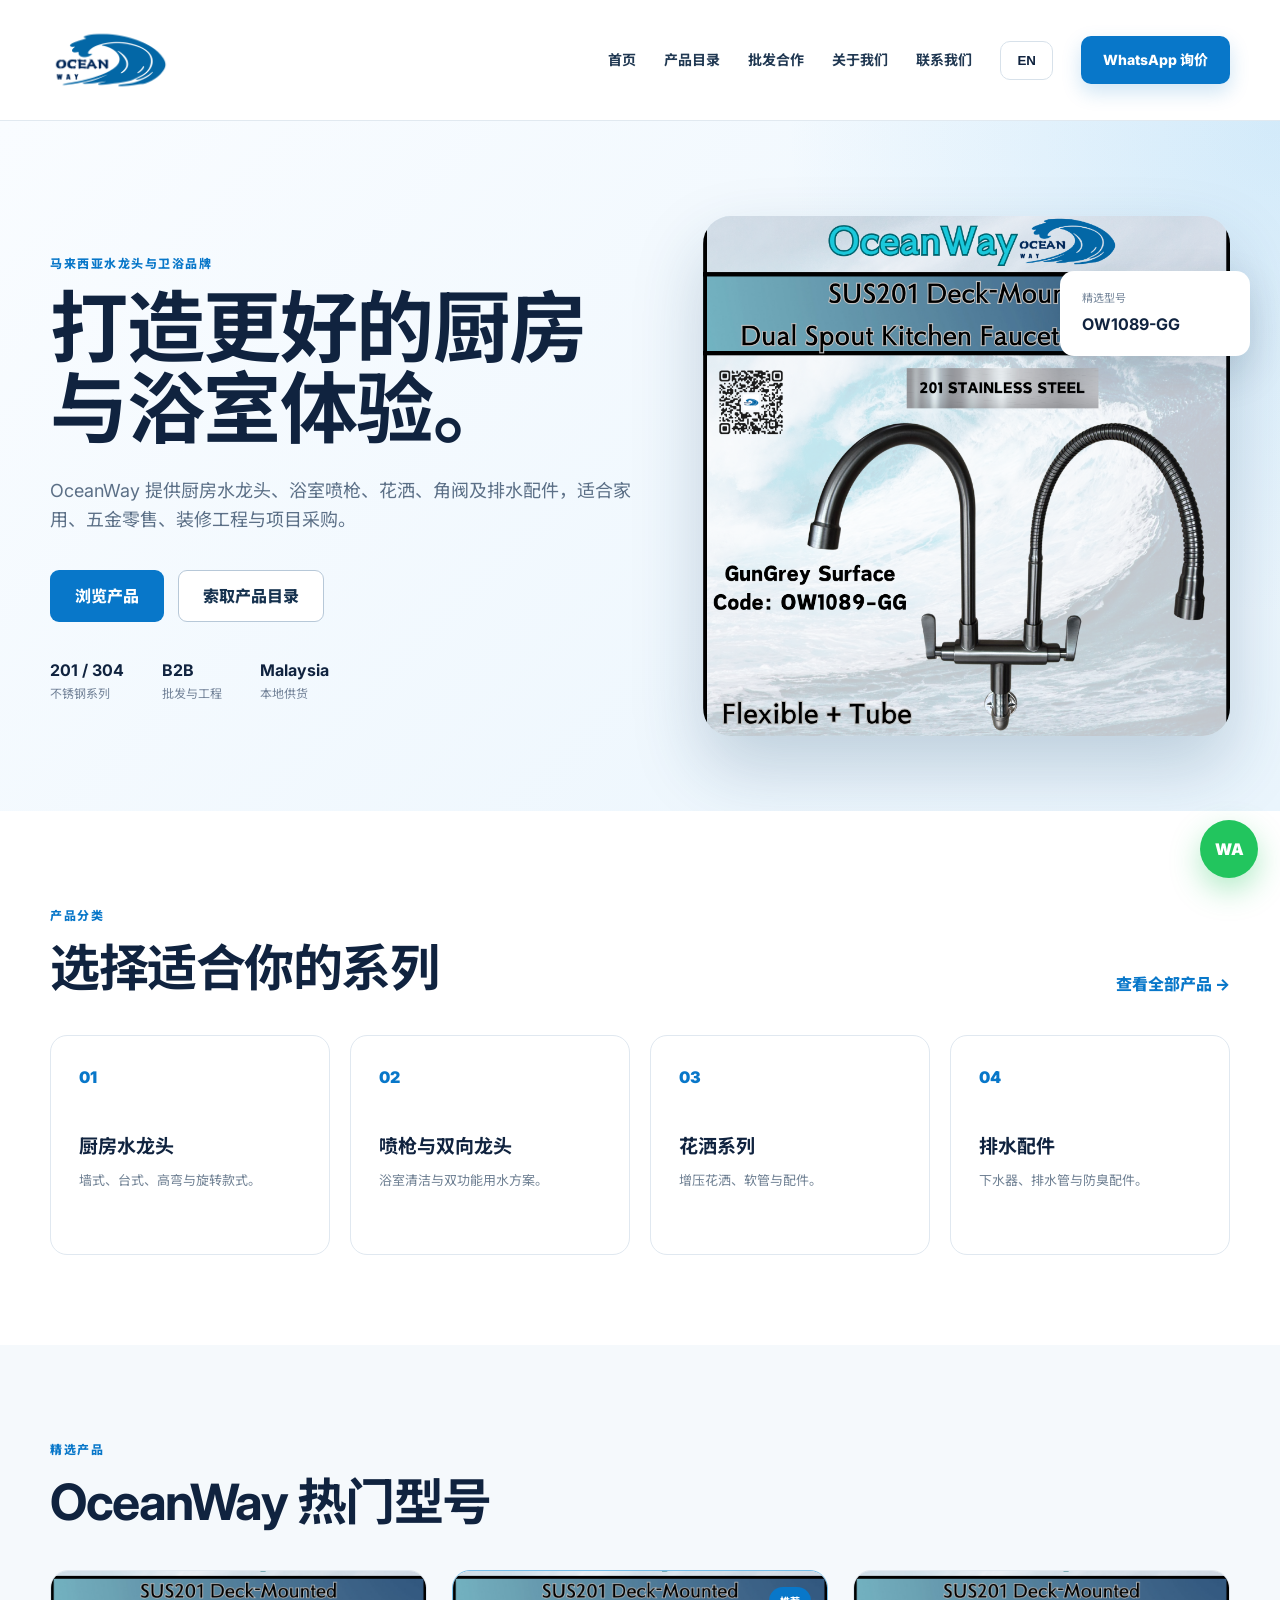
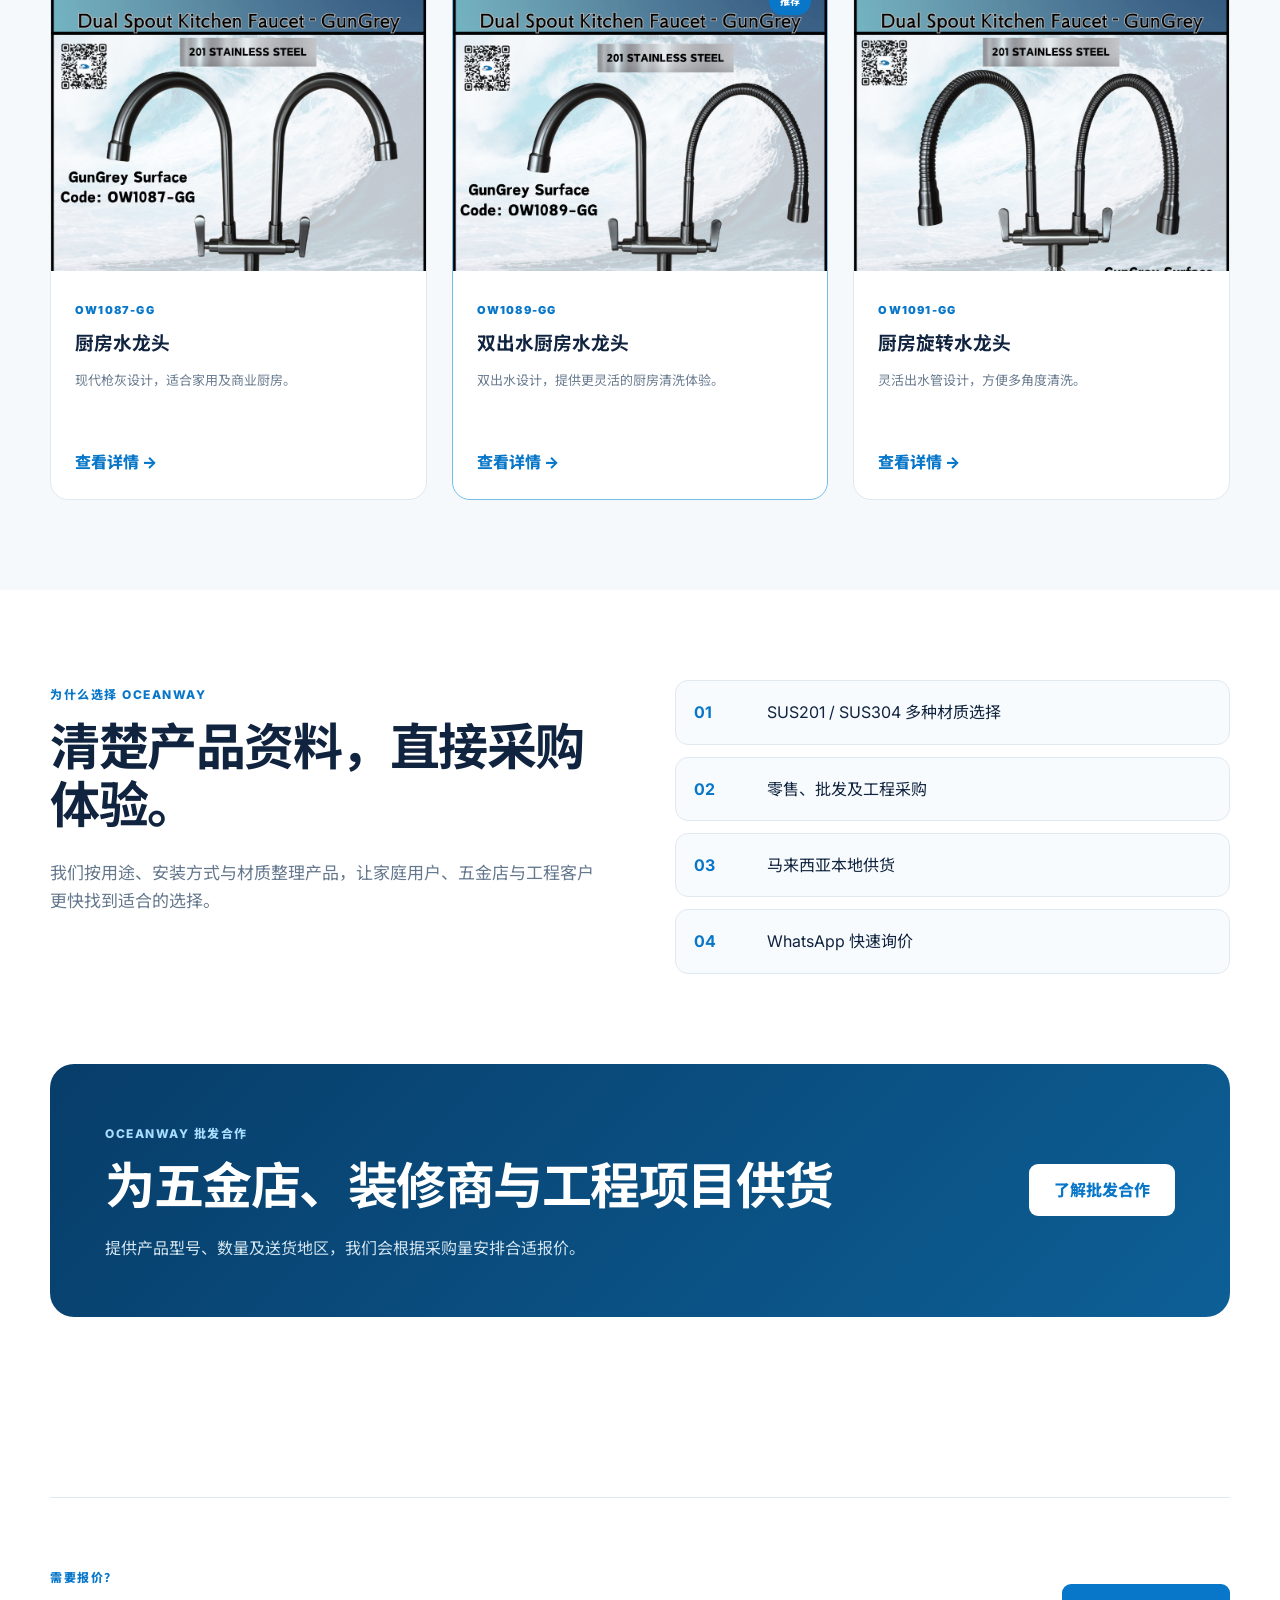
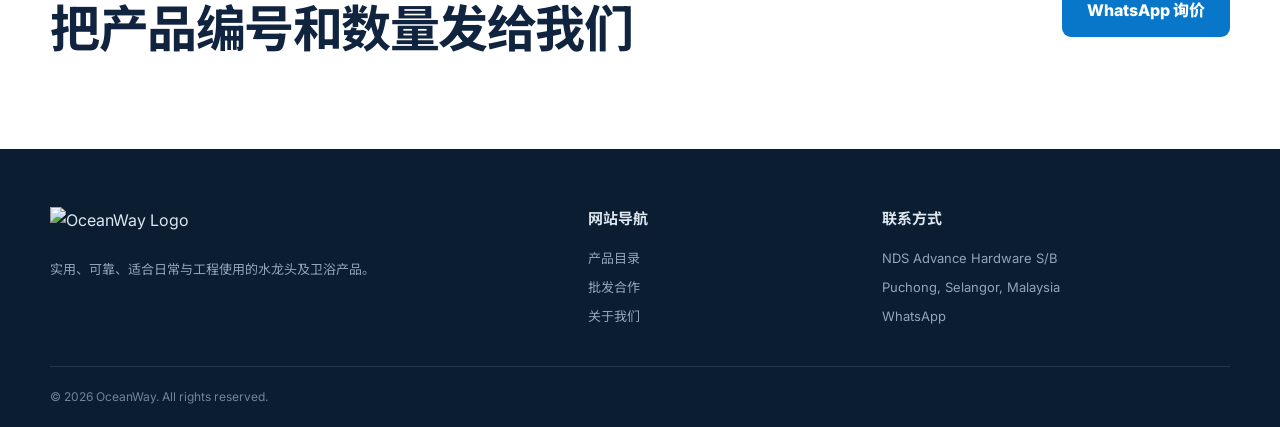
==== commit 26792698: "Update index.html" ====
--- a/index.html
+++ b/index.html
@@ -16,7 +16,7 @@
   <header class="site-header">
     <div class="container header-inner">
       <a class="brand" href="index.html" aria-label="OceanWay Home">
-        <img src="assets/images/oceanway-logo.png" alt="OceanWay Logo" class="brand-logo">
+        <img src="assets/images/Oceanway-LOGO.png" alt="Oceanway-LOGO.png" class="brand-logo">
       </a>
       <button class="mobile-menu" id="mobileMenu" aria-label="Open Menu">☰</button>
       <nav class="main-nav" id="mainNav">
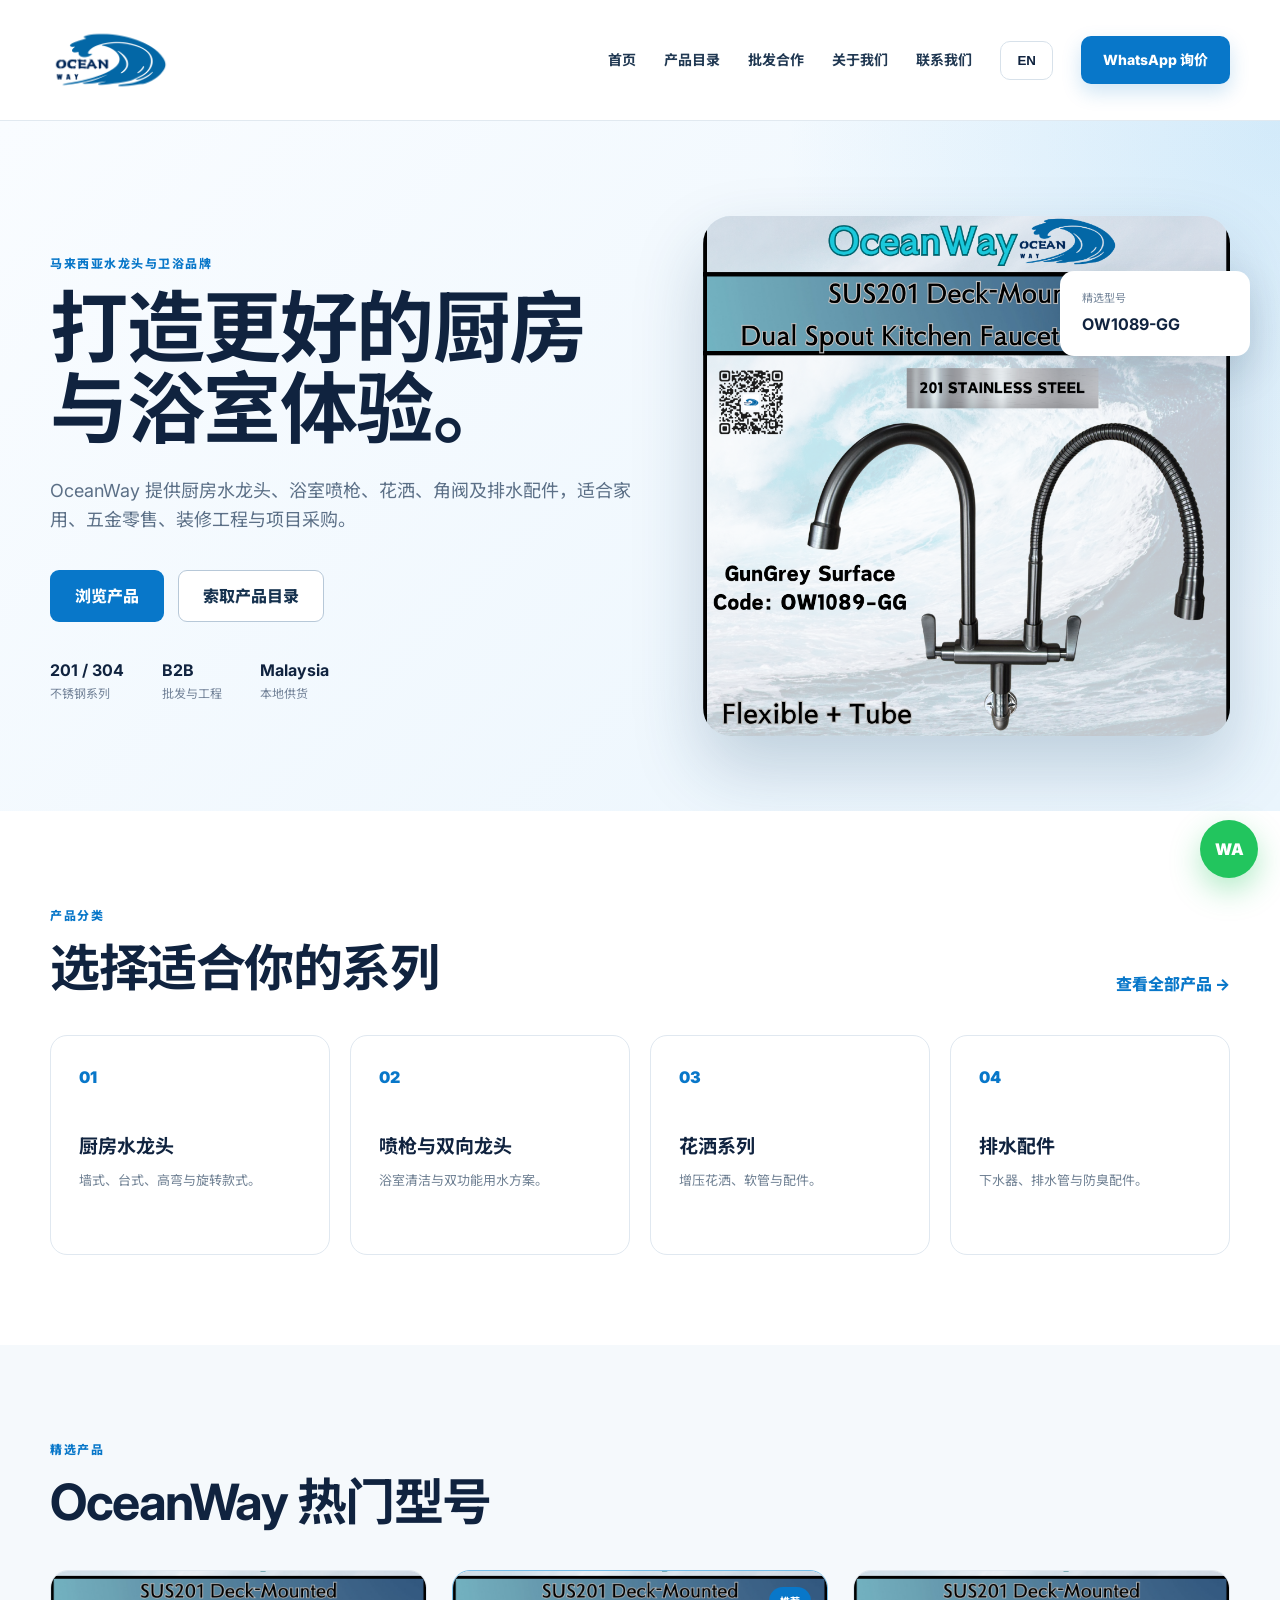
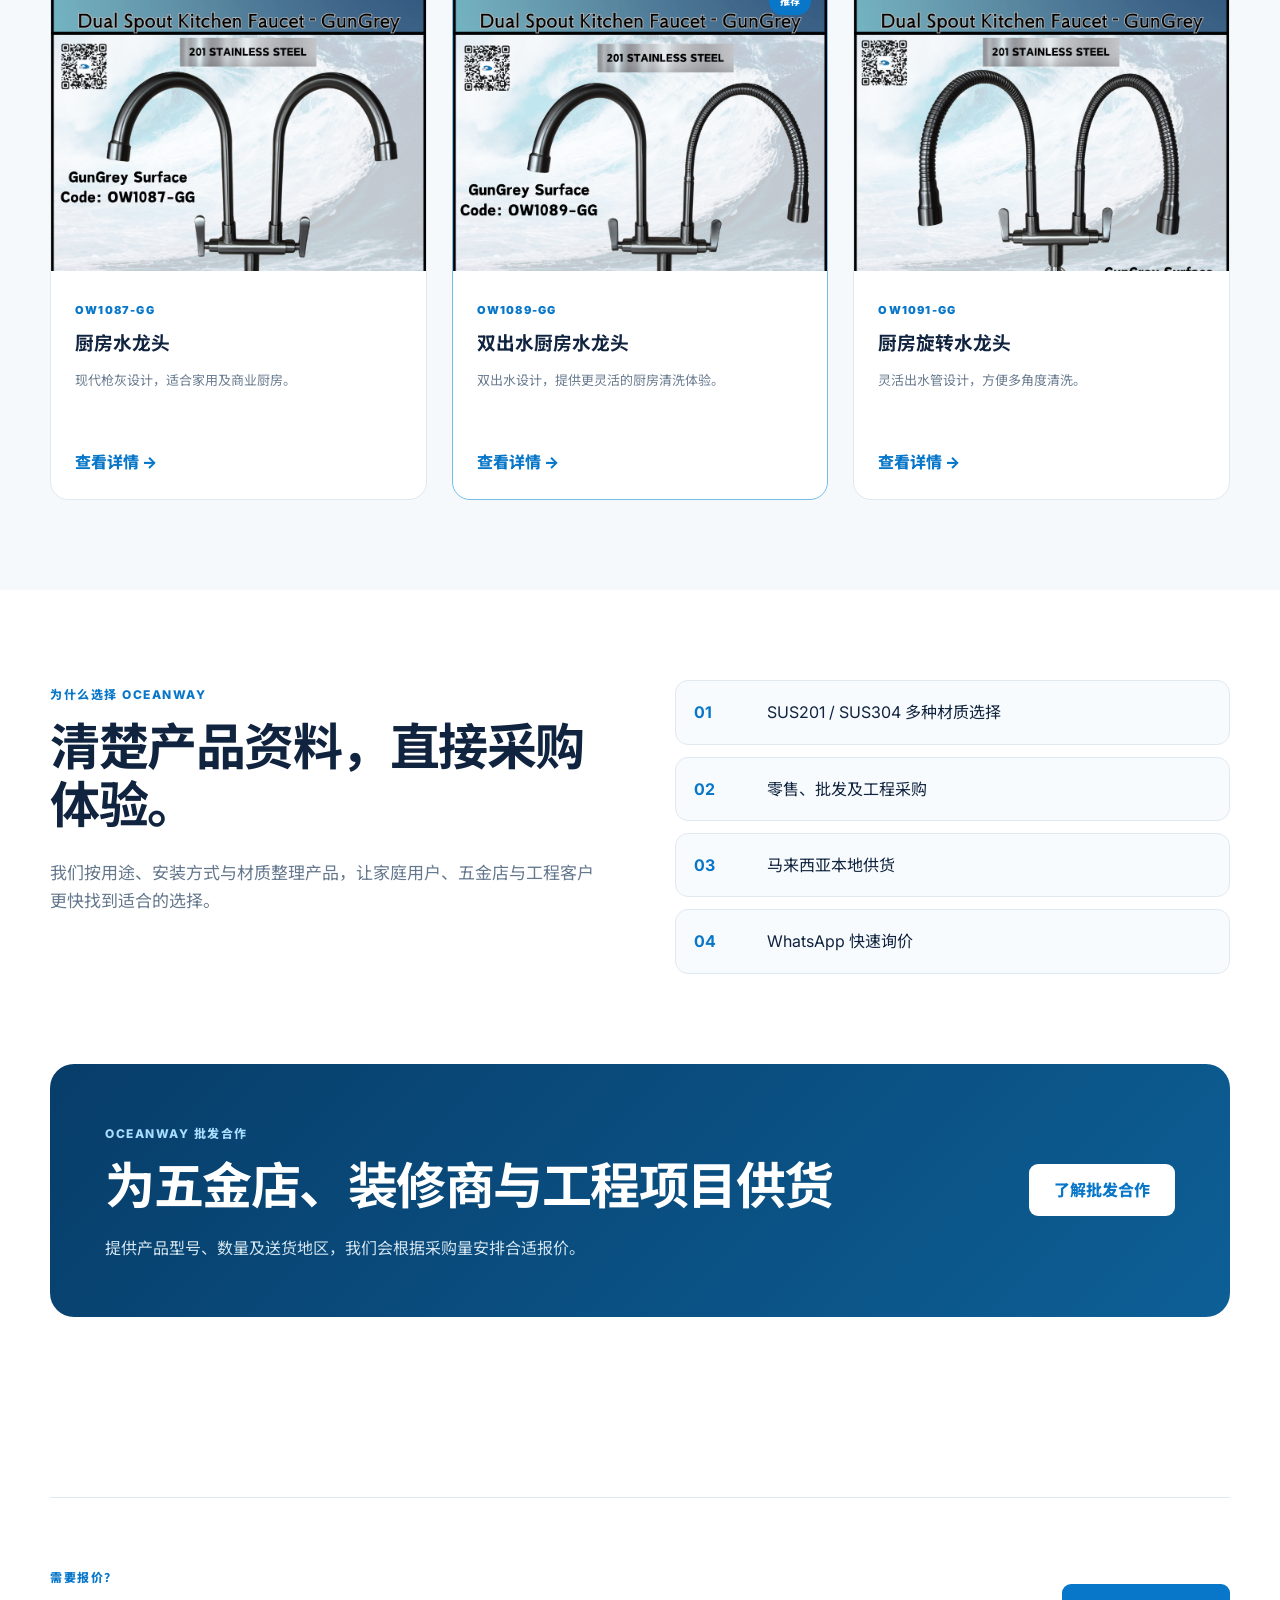
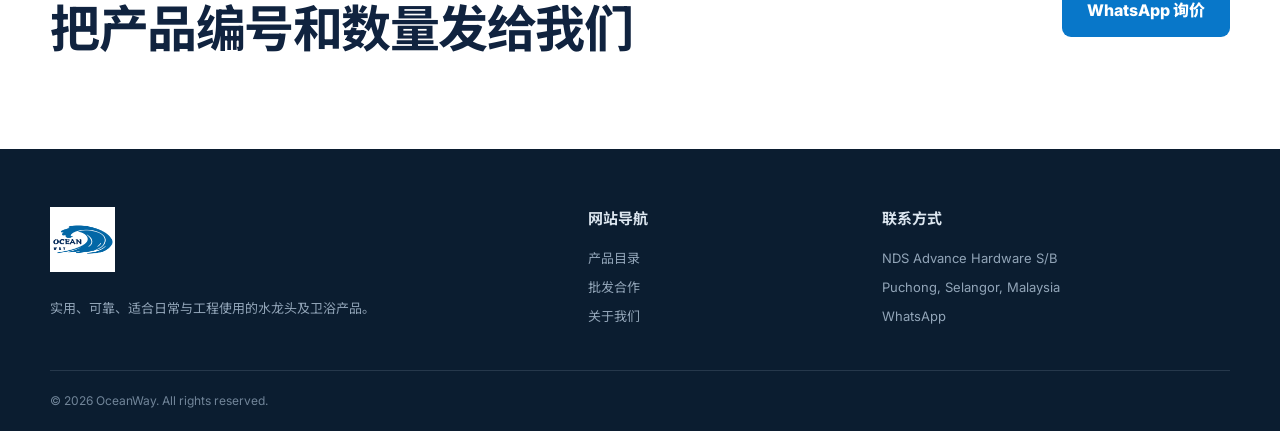
==== commit f2a69ca4: "Update index.html" ====
--- a/index.html
+++ b/index.html
@@ -113,7 +113,7 @@
   <!-- FOOTER -->
   <footer class="site-footer">
     <div class="container footer-grid">
-      <div><img src="assets/images/oceanway-logo.png" alt="OceanWay Logo" class="footer-logo"><p data-zh="实用、可靠、适合日常与工程使用的水龙头及卫浴产品。" data-en="Practical and reliable faucet and sanitary products for daily and project use.">实用、可靠、适合日常与工程使用的水龙头及卫浴产品。</p></div>
+      <div><img src="assets/images/Oceanway-LOGO.png" alt="Logo" class="footer-logo"><p data-zh="实用、可靠、适合日常与工程使用的水龙头及卫浴产品。" data-en="Practical and reliable faucet and sanitary products for daily and project use.">实用、可靠、适合日常与工程使用的水龙头及卫浴产品。</p></div>
       <div><h3 data-zh="网站导航" data-en="Navigation">网站导航</h3><a href="products.html" data-zh="产品目录" data-en="Products">产品目录</a><a href="wholesale.html" data-zh="批发合作" data-en="Wholesale">批发合作</a><a href="about.html" data-zh="关于我们" data-en="About">关于我们</a></div>
       <div><h3 data-zh="联系方式" data-en="Contact">联系方式</h3><span>NDS Advance Hardware S/B</span><span>Puchong, Selangor, Malaysia</span><a href="#" class="whatsapp-link" data-message="Hi OceanWay, I would like to know more about your products.">WhatsApp</a></div>
     </div>
